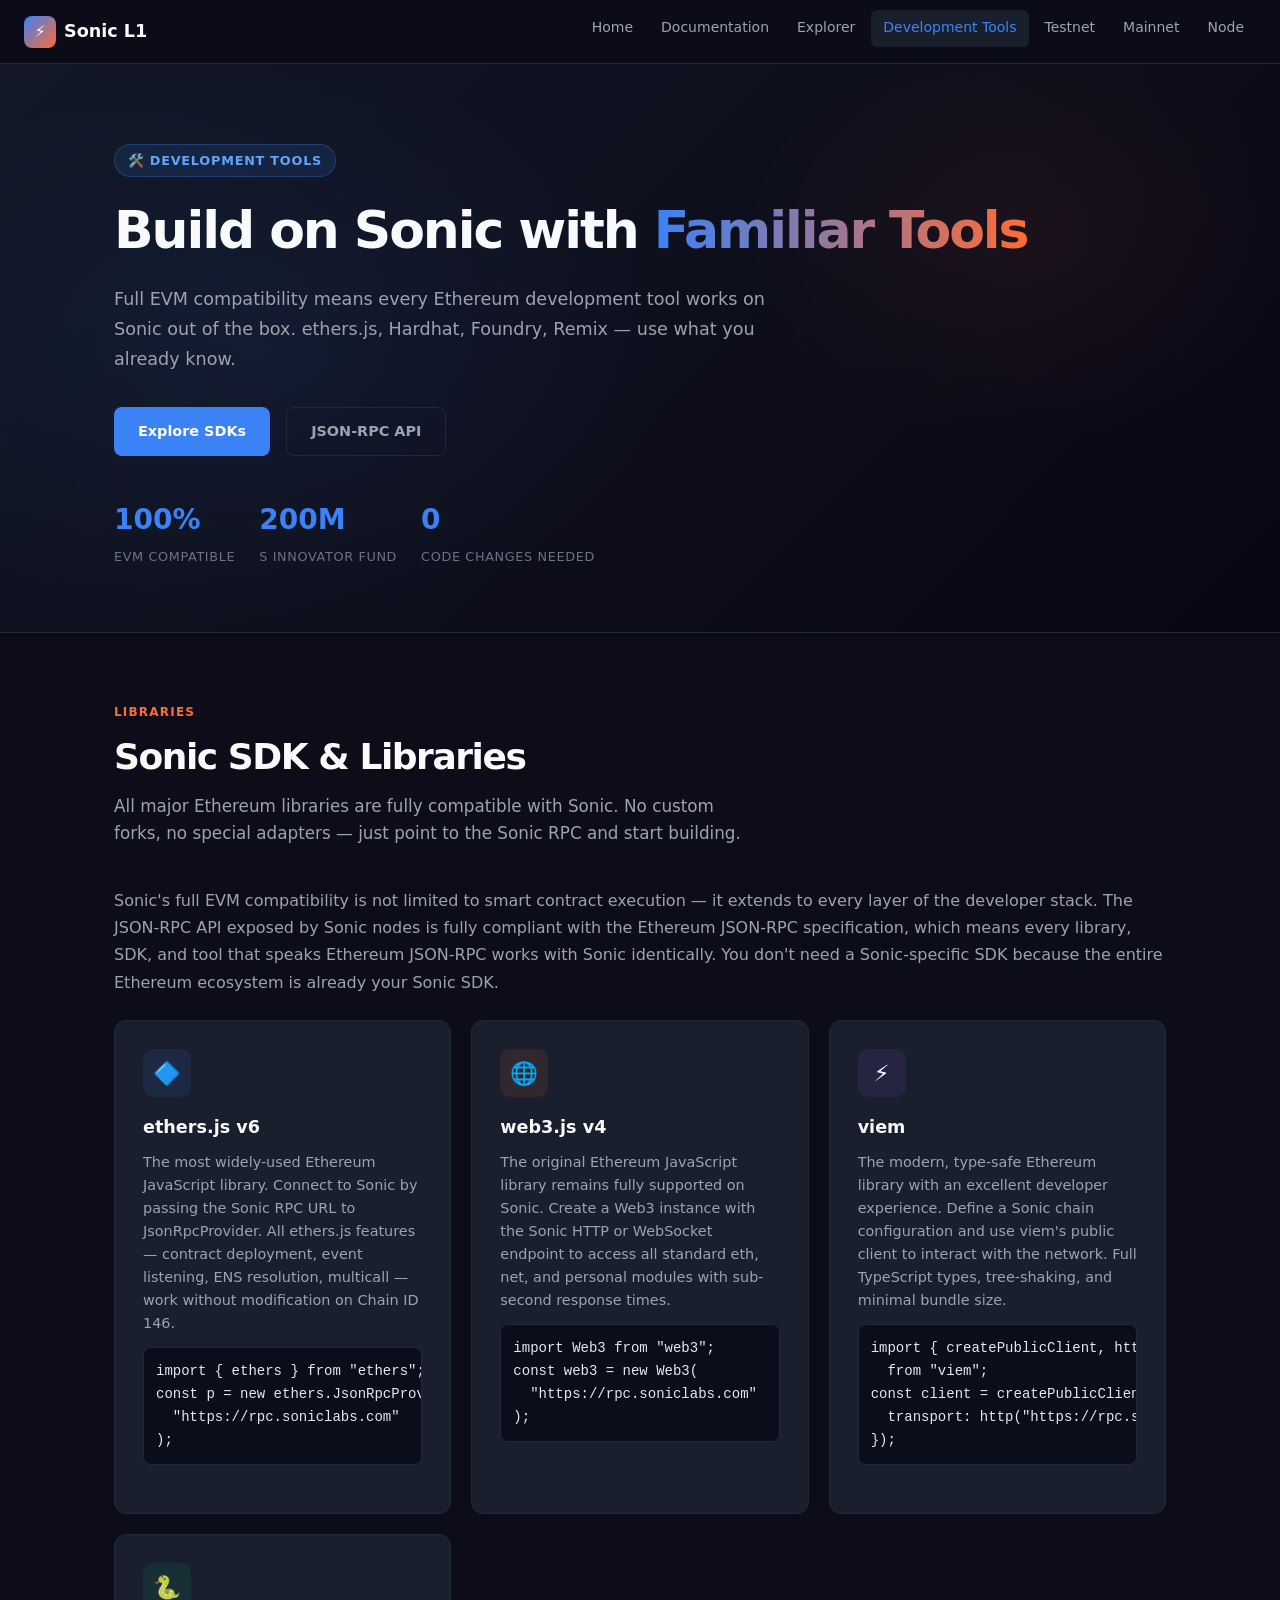
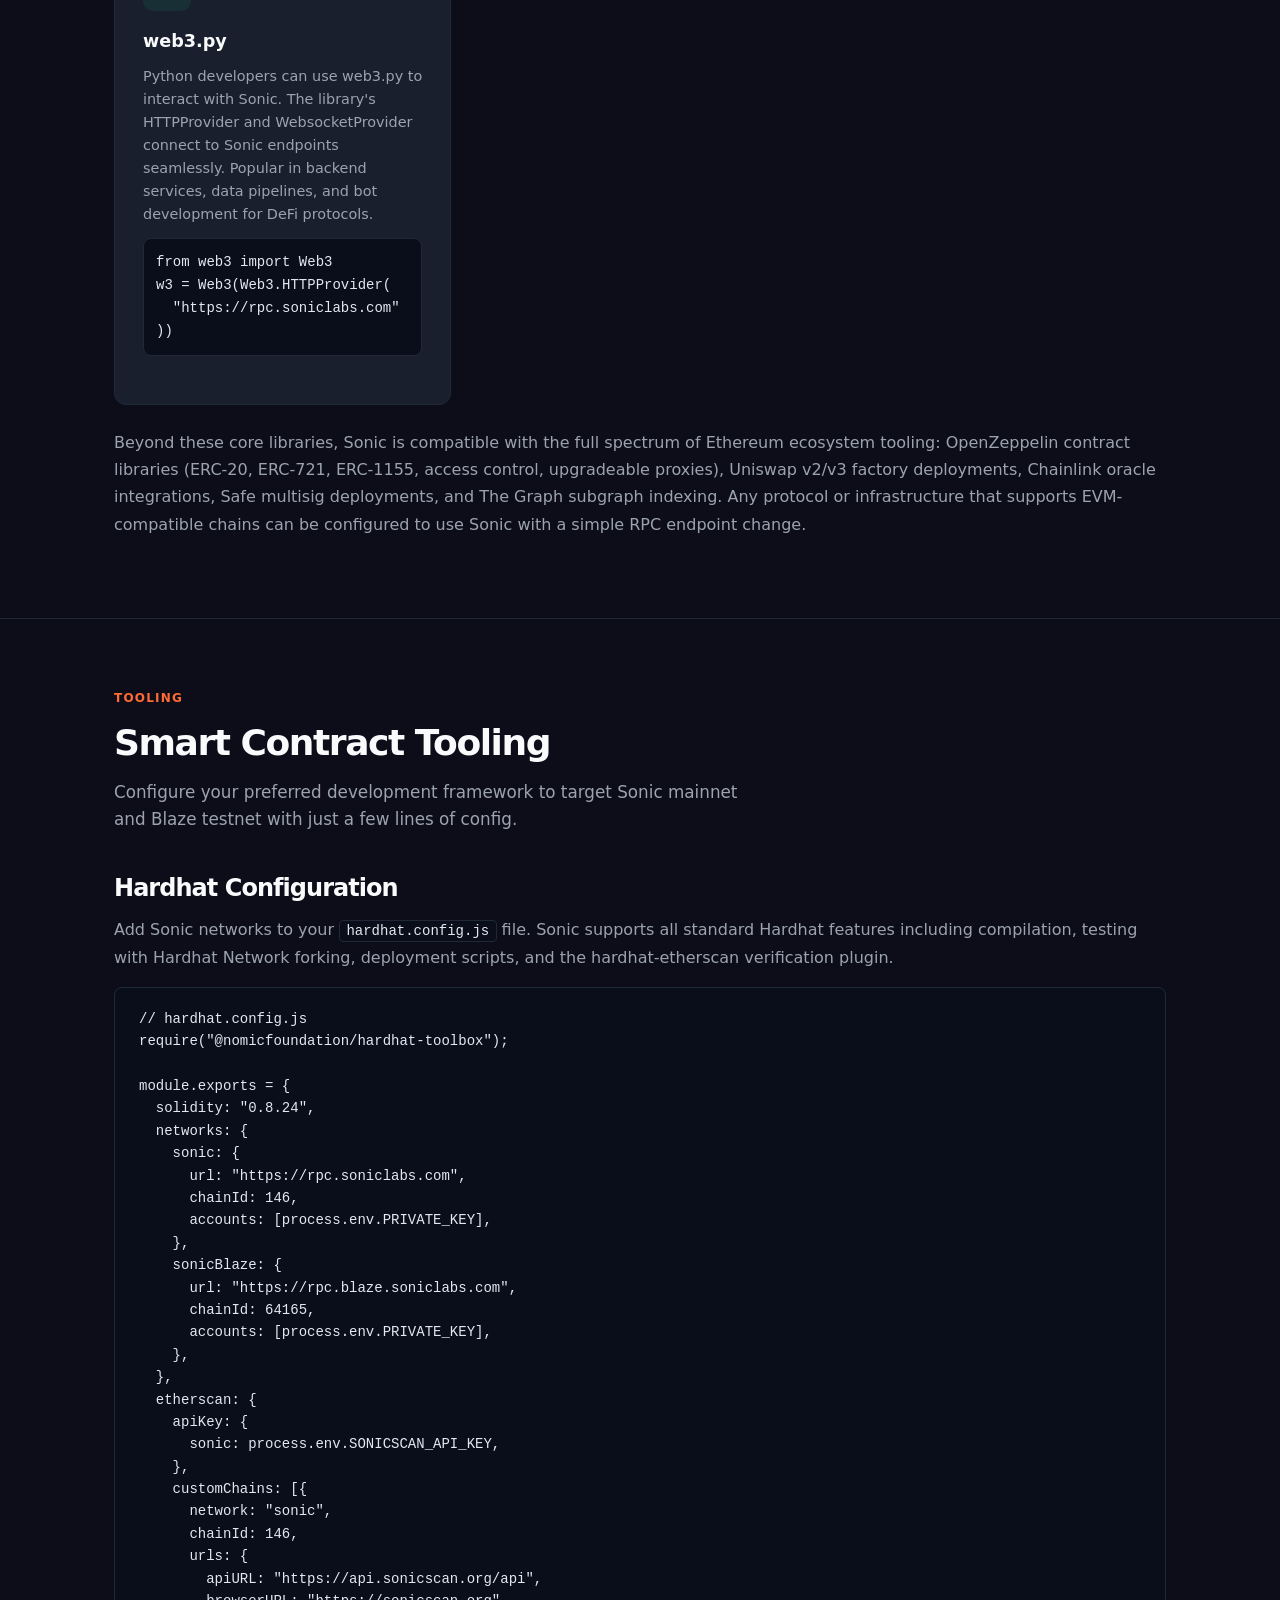
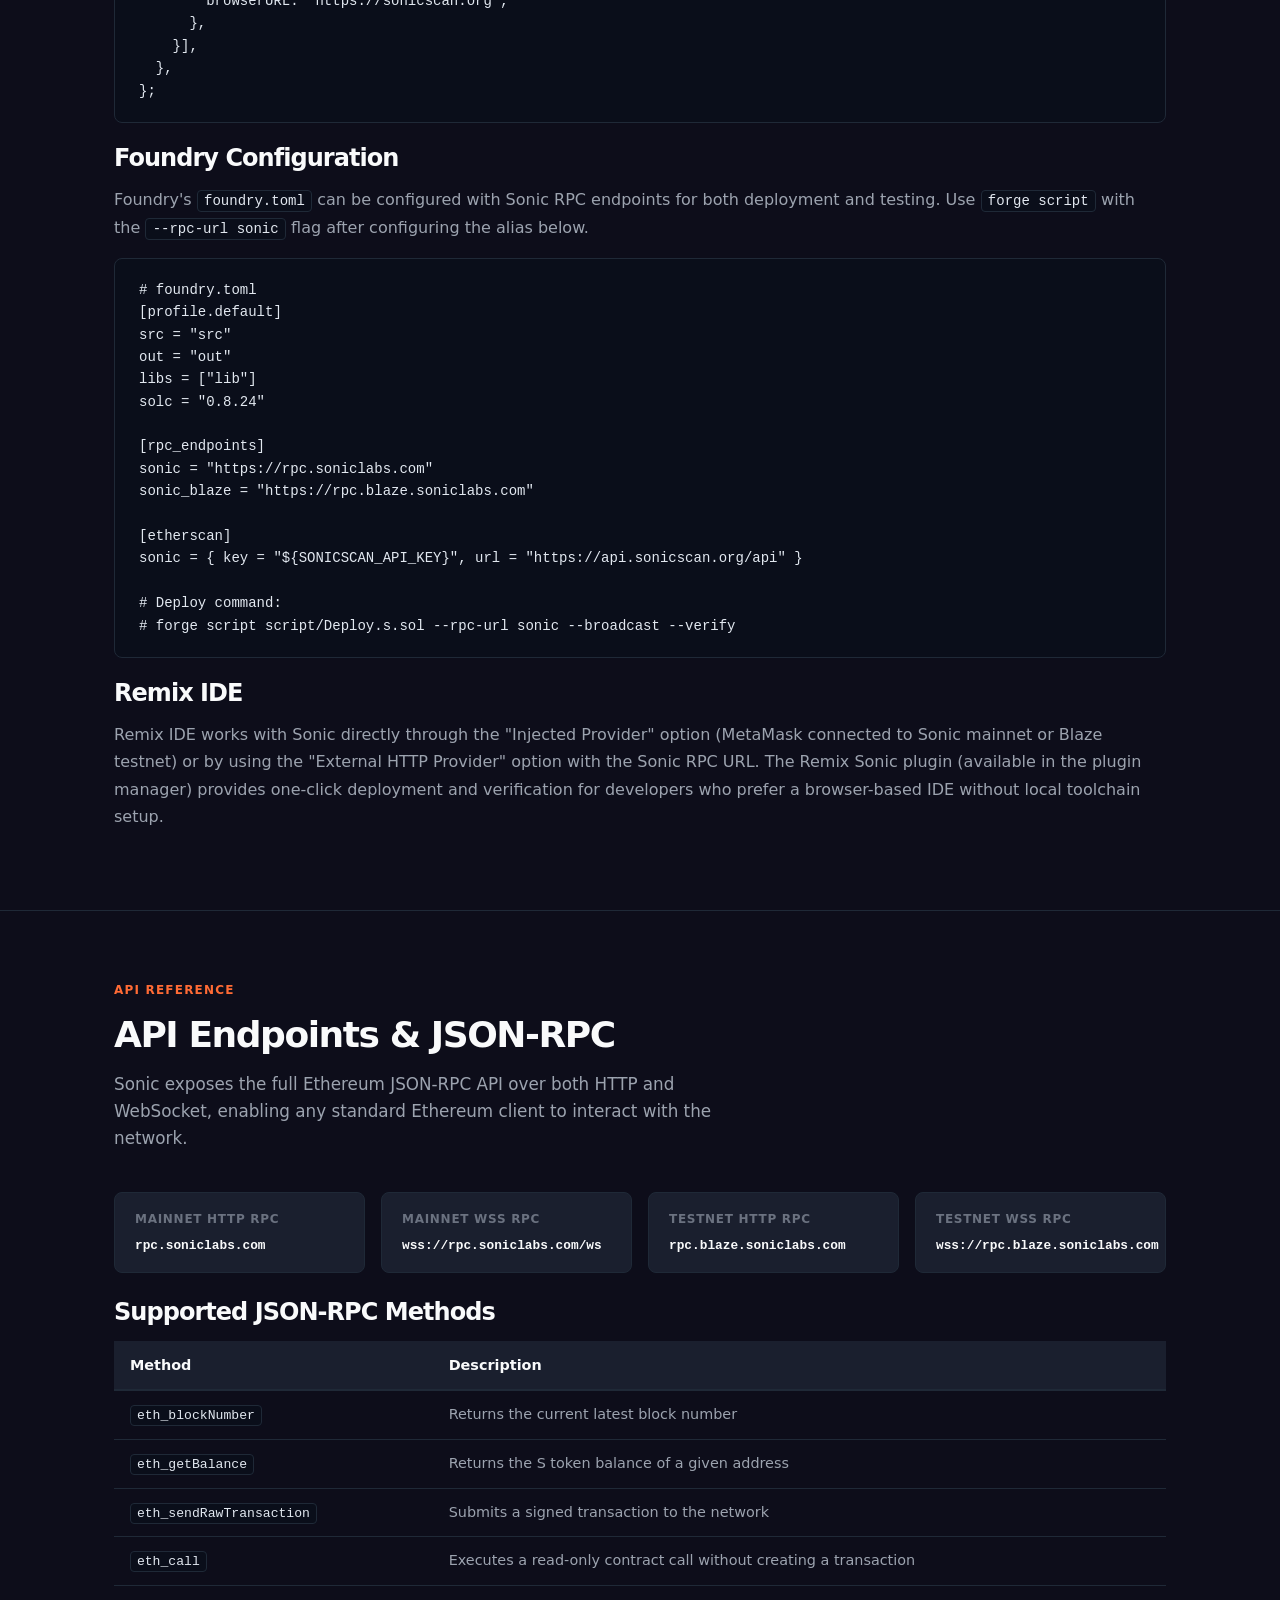
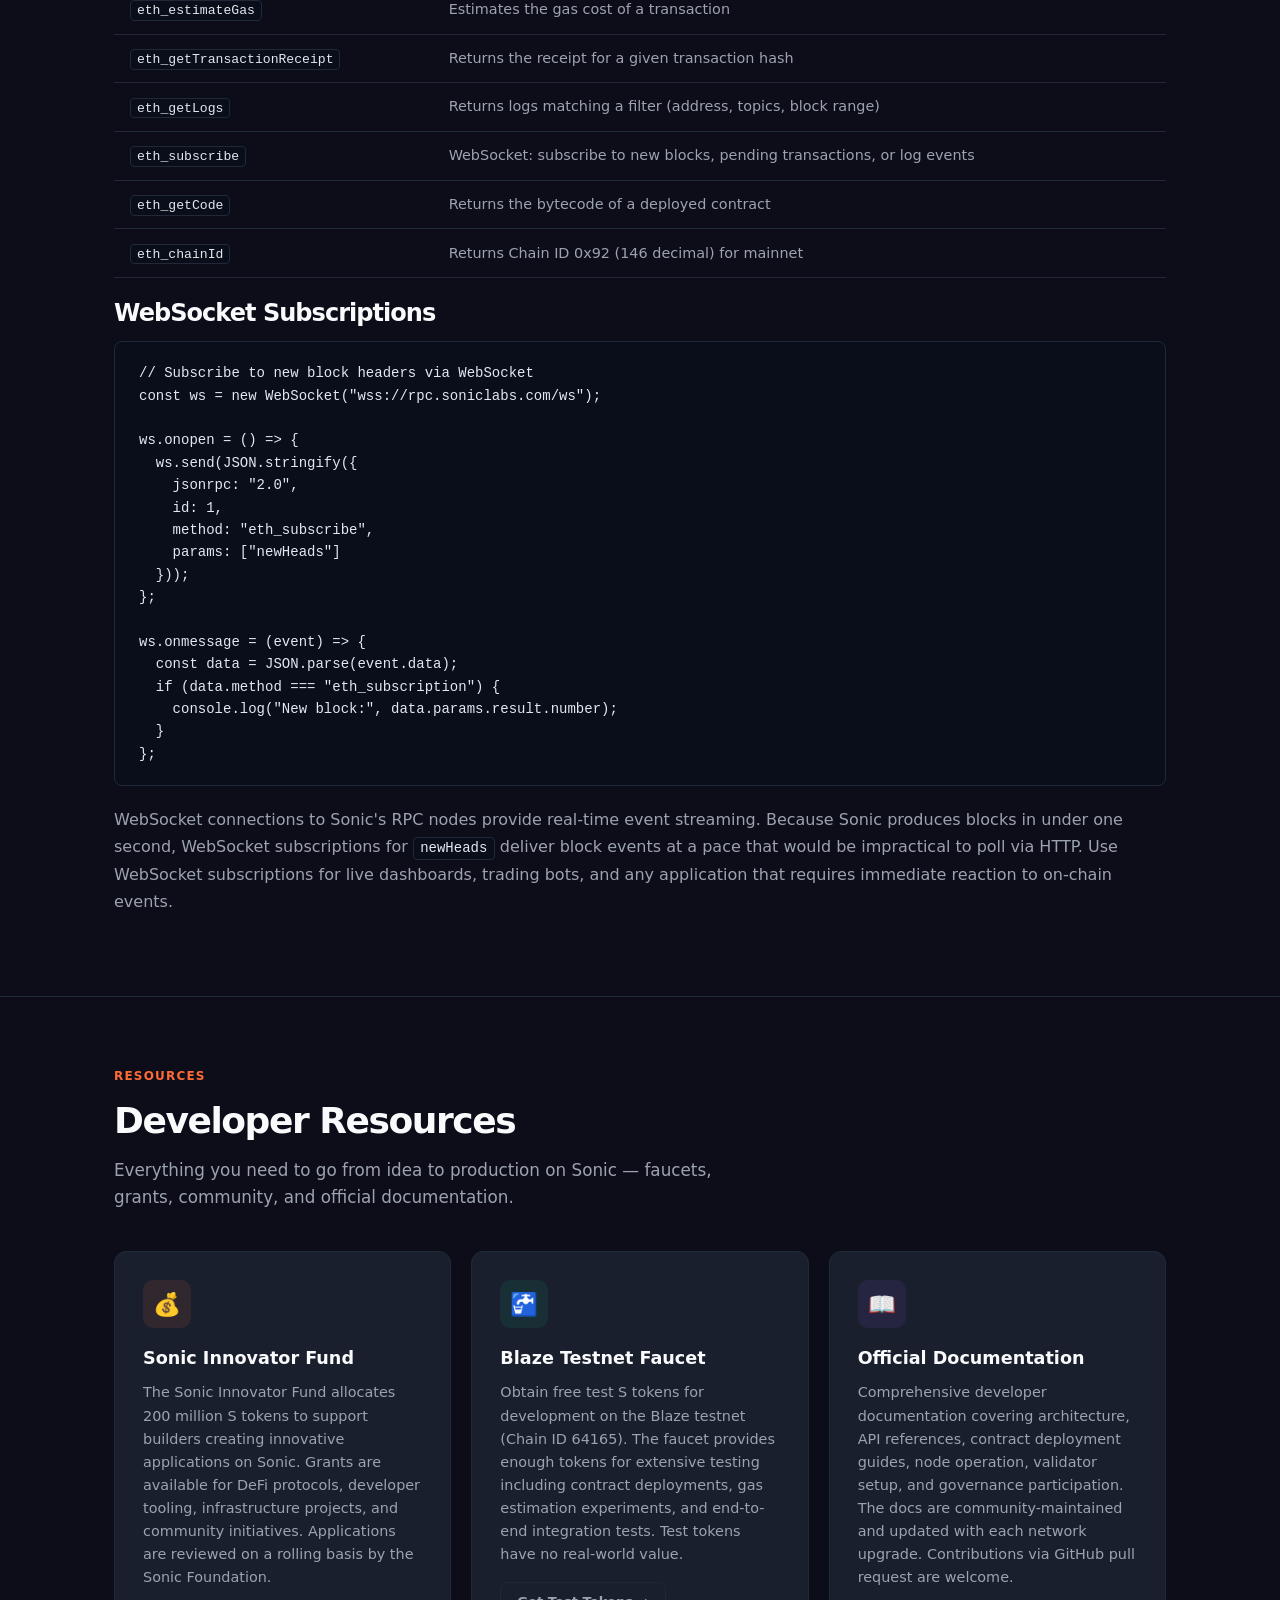
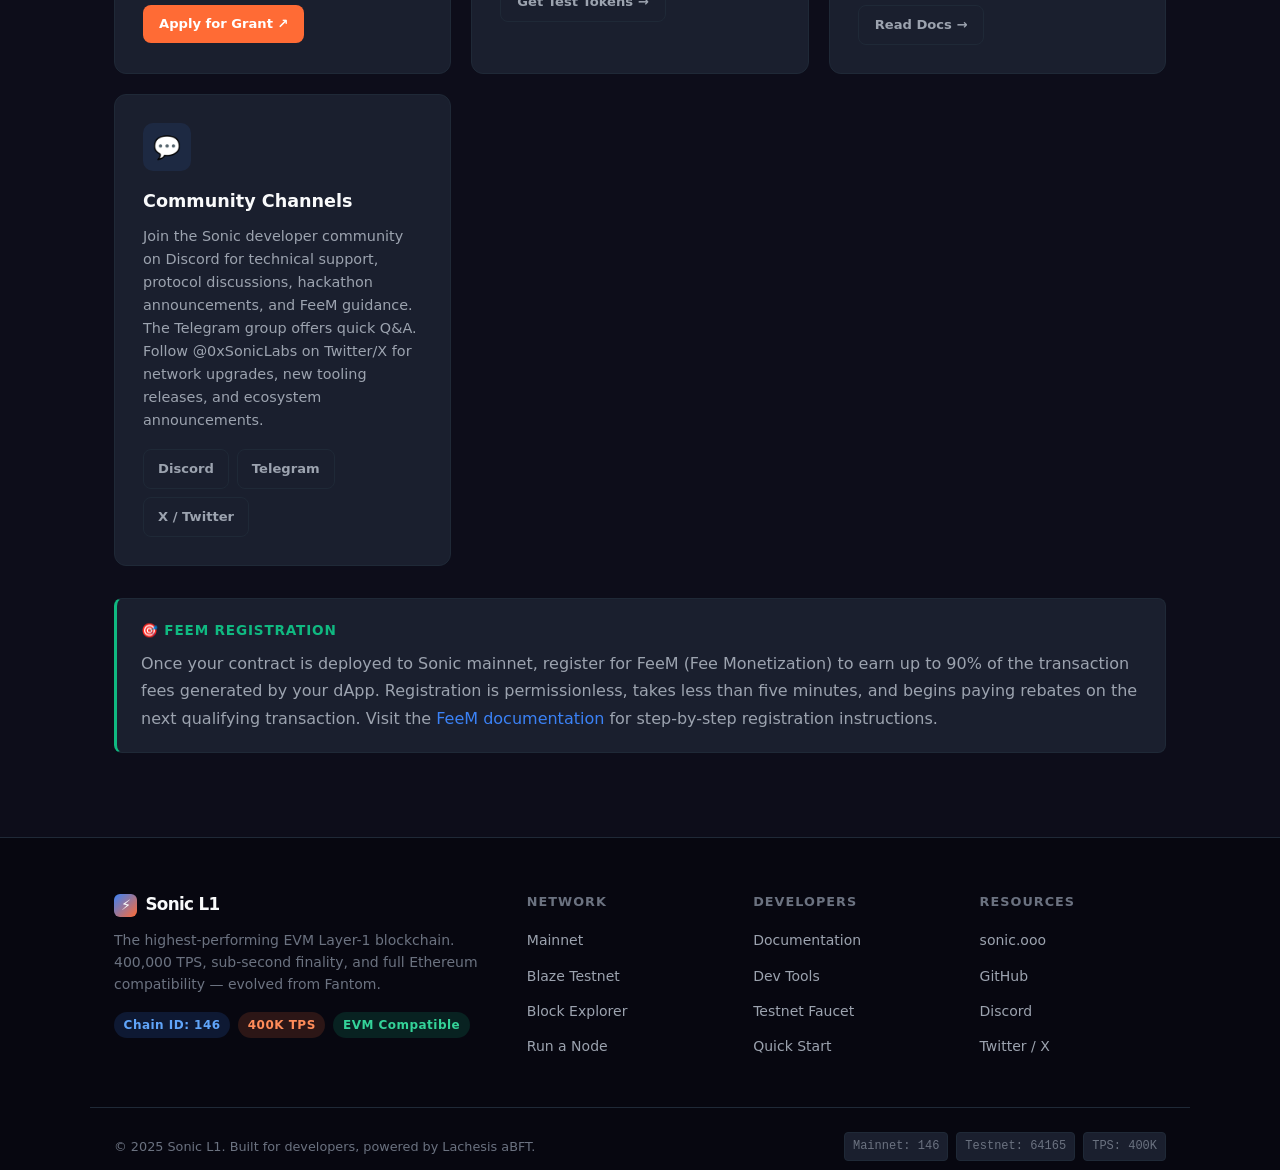
==== development-tools.html @ 3b3bd316 "Add files via upload" ====
<!DOCTYPE html>
<html lang="en">
<head>
  <meta charset="UTF-8">
  <meta name="viewport" content="width=device-width, initial-scale=1">
  <title>Development Tools &amp; SDKs — Sonic L1</title>
  <meta name="description" content="Complete guide to Sonic L1 development tools: ethers.js, Hardhat, Foundry, JSON-RPC API, developer resources, and the Innovator Fund.">
  <link rel="stylesheet" href="1de98341b7e33ab1.css">
  <link rel="stylesheet" href="style.css">
</head>
<body class="sonic-page">

<nav class="sonic-nav" aria-label="Main navigation">
  <div class="sonic-nav__inner">
    <a href="index.html" class="sonic-nav__logo">
      <div class="sonic-nav__logo-icon" aria-hidden="true">⚡</div>
      Sonic L1
    </a>
    <button class="sonic-nav__hamburger" id="navToggle" aria-controls="navLinks" aria-expanded="false" aria-label="Toggle navigation">☰</button>
    <ul class="sonic-nav__links" id="navLinks" role="list">
      <li><a href="index.html">Home</a></li>
      <li><a href="documentation.html">Documentation</a></li>
      <li><a href="explorer.html">Explorer</a></li>
      <li><a href="development-tools.html" class="active">Development Tools</a></li>
      <li><a href="testnet.html">Testnet</a></li>
      <li><a href="mainnet.html">Mainnet</a></li>
      <li><a href="node.html">Node</a></li>
    </ul>
  </div>
</nav>

<main class="sonic-main">

  <!-- Hero -->
  <section class="sonic-hero">
    <div class="sonic-hero__inner">
      <div class="sonic-hero__badge">🛠️ Development Tools</div>
      <h1 class="sonic-hero__title">Build on Sonic with <span class="highlight">Familiar Tools</span></h1>
      <p class="sonic-hero__desc">Full EVM compatibility means every Ethereum development tool works on Sonic out of the box. ethers.js, Hardhat, Foundry, Remix — use what you already know.</p>
      <div style="display:flex;gap:1rem;flex-wrap:wrap;">
        <a href="#sdk" class="btn btn-primary">Explore SDKs</a>
        <a href="#api" class="btn btn-outline">JSON-RPC API</a>
      </div>
      <div class="sonic-hero__stats">
        <div class="sonic-hero__stat">
          <span class="sonic-hero__stat-value">100%</span>
          <span class="sonic-hero__stat-label">EVM Compatible</span>
        </div>
        <div class="sonic-hero__stat">
          <span class="sonic-hero__stat-value">200M</span>
          <span class="sonic-hero__stat-label">S Innovator Fund</span>
        </div>
        <div class="sonic-hero__stat">
          <span class="sonic-hero__stat-value">0</span>
          <span class="sonic-hero__stat-label">Code Changes Needed</span>
        </div>
      </div>
    </div>
  </section>

  <!-- Section 1: SDK & Libraries -->
  <section class="sonic-section" id="sdk">
    <div class="sonic-container">
      <div class="sonic-section__header">
        <span class="sonic-section__tag">Libraries</span>
        <h2 class="sonic-section__title">Sonic SDK &amp; Libraries</h2>
        <p class="sonic-section__subtitle">All major Ethereum libraries are fully compatible with Sonic. No custom forks, no special adapters — just point to the Sonic RPC and start building.</p>
      </div>

      <p>Sonic's full EVM compatibility is not limited to smart contract execution — it extends to every layer of the developer stack. The JSON-RPC API exposed by Sonic nodes is fully compliant with the Ethereum JSON-RPC specification, which means every library, SDK, and tool that speaks Ethereum JSON-RPC works with Sonic identically. You don't need a Sonic-specific SDK because the entire Ethereum ecosystem is already your Sonic SDK.</p>

      <div class="grid-2" style="margin:1.5rem 0;">
        <div class="sonic-card">
          <div class="sonic-card__icon">🔷</div>
          <div class="sonic-card__title">ethers.js v6</div>
          <div class="sonic-card__desc">The most widely-used Ethereum JavaScript library. Connect to Sonic by passing the Sonic RPC URL to JsonRpcProvider. All ethers.js features — contract deployment, event listening, ENS resolution, multicall — work without modification on Chain ID 146.</div>
          <pre style="margin-top:.75rem;font-size:.78rem;padding:.75rem;"><code>import { ethers } from "ethers";
const p = new ethers.JsonRpcProvider(
  "https://rpc.soniclabs.com"
);</code></pre>
        </div>
        <div class="sonic-card">
          <div class="sonic-card__icon" style="background:rgba(255,107,53,0.1);">🌐</div>
          <div class="sonic-card__title">web3.js v4</div>
          <div class="sonic-card__desc">The original Ethereum JavaScript library remains fully supported on Sonic. Create a Web3 instance with the Sonic HTTP or WebSocket endpoint to access all standard eth, net, and personal modules with sub-second response times.</div>
          <pre style="margin-top:.75rem;font-size:.78rem;padding:.75rem;"><code>import Web3 from "web3";
const web3 = new Web3(
  "https://rpc.soniclabs.com"
);</code></pre>
        </div>
        <div class="sonic-card">
          <div class="sonic-card__icon" style="background:rgba(139,92,246,0.1);">⚡</div>
          <div class="sonic-card__title">viem</div>
          <div class="sonic-card__desc">The modern, type-safe Ethereum library with an excellent developer experience. Define a Sonic chain configuration and use viem's public client to interact with the network. Full TypeScript types, tree-shaking, and minimal bundle size.</div>
          <pre style="margin-top:.75rem;font-size:.78rem;padding:.75rem;"><code>import { createPublicClient, http }
  from "viem";
const client = createPublicClient({
  transport: http("https://rpc.soniclabs.com")
});</code></pre>
        </div>
        <div class="sonic-card">
          <div class="sonic-card__icon" style="background:rgba(16,185,129,0.1);">🐍</div>
          <div class="sonic-card__title">web3.py</div>
          <div class="sonic-card__desc">Python developers can use web3.py to interact with Sonic. The library's HTTPProvider and WebsocketProvider connect to Sonic endpoints seamlessly. Popular in backend services, data pipelines, and bot development for DeFi protocols.</div>
          <pre style="margin-top:.75rem;font-size:.78rem;padding:.75rem;"><code>from web3 import Web3
w3 = Web3(Web3.HTTPProvider(
  "https://rpc.soniclabs.com"
))</code></pre>
        </div>
      </div>

      <p>Beyond these core libraries, Sonic is compatible with the full spectrum of Ethereum ecosystem tooling: OpenZeppelin contract libraries (ERC-20, ERC-721, ERC-1155, access control, upgradeable proxies), Uniswap v2/v3 factory deployments, Chainlink oracle integrations, Safe multisig deployments, and The Graph subgraph indexing. Any protocol or infrastructure that supports EVM-compatible chains can be configured to use Sonic with a simple RPC endpoint change.</p>
    </div>
  </section>

  <!-- Section 2: Smart Contract Tooling -->
  <section class="sonic-section" id="tooling">
    <div class="sonic-container">
      <div class="sonic-section__header">
        <span class="sonic-section__tag">Tooling</span>
        <h2 class="sonic-section__title">Smart Contract Tooling</h2>
        <p class="sonic-section__subtitle">Configure your preferred development framework to target Sonic mainnet and Blaze testnet with just a few lines of config.</p>
      </div>

      <h3>Hardhat Configuration</h3>
      <p>Add Sonic networks to your <code>hardhat.config.js</code> file. Sonic supports all standard Hardhat features including compilation, testing with Hardhat Network forking, deployment scripts, and the hardhat-etherscan verification plugin.</p>
      <pre><code>// hardhat.config.js
require("@nomicfoundation/hardhat-toolbox");

module.exports = {
  solidity: "0.8.24",
  networks: {
    sonic: {
      url: "https://rpc.soniclabs.com",
      chainId: 146,
      accounts: [process.env.PRIVATE_KEY],
    },
    sonicBlaze: {
      url: "https://rpc.blaze.soniclabs.com",
      chainId: 64165,
      accounts: [process.env.PRIVATE_KEY],
    },
  },
  etherscan: {
    apiKey: {
      sonic: process.env.SONICSCAN_API_KEY,
    },
    customChains: [{
      network: "sonic",
      chainId: 146,
      urls: {
        apiURL: "https://api.sonicscan.org/api",
        browserURL: "https://sonicscan.org",
      },
    }],
  },
};</code></pre>

      <h3>Foundry Configuration</h3>
      <p>Foundry's <code>foundry.toml</code> can be configured with Sonic RPC endpoints for both deployment and testing. Use <code>forge script</code> with the <code>--rpc-url sonic</code> flag after configuring the alias below.</p>
      <pre><code># foundry.toml
[profile.default]
src = "src"
out = "out"
libs = ["lib"]
solc = "0.8.24"

[rpc_endpoints]
sonic = "https://rpc.soniclabs.com"
sonic_blaze = "https://rpc.blaze.soniclabs.com"

[etherscan]
sonic = { key = "${SONICSCAN_API_KEY}", url = "https://api.sonicscan.org/api" }

# Deploy command:
# forge script script/Deploy.s.sol --rpc-url sonic --broadcast --verify</code></pre>

      <h3>Remix IDE</h3>
      <p>Remix IDE works with Sonic directly through the "Injected Provider" option (MetaMask connected to Sonic mainnet or Blaze testnet) or by using the "External HTTP Provider" option with the Sonic RPC URL. The Remix Sonic plugin (available in the plugin manager) provides one-click deployment and verification for developers who prefer a browser-based IDE without local toolchain setup.</p>
    </div>
  </section>

  <!-- Section 3: JSON-RPC API -->
  <section class="sonic-section" id="api">
    <div class="sonic-container">
      <div class="sonic-section__header">
        <span class="sonic-section__tag">API Reference</span>
        <h2 class="sonic-section__title">API Endpoints &amp; JSON-RPC</h2>
        <p class="sonic-section__subtitle">Sonic exposes the full Ethereum JSON-RPC API over both HTTP and WebSocket, enabling any standard Ethereum client to interact with the network.</p>
      </div>

      <div class="spec-grid" style="margin-bottom:1.5rem;">
        <div class="spec-item">
          <div class="spec-item__label">Mainnet HTTP RPC</div>
          <div class="spec-item__value" style="font-size:.8rem;">rpc.soniclabs.com</div>
        </div>
        <div class="spec-item">
          <div class="spec-item__label">Mainnet WSS RPC</div>
          <div class="spec-item__value" style="font-size:.8rem;">wss://rpc.soniclabs.com/ws</div>
        </div>
        <div class="spec-item">
          <div class="spec-item__label">Testnet HTTP RPC</div>
          <div class="spec-item__value" style="font-size:.8rem;">rpc.blaze.soniclabs.com</div>
        </div>
        <div class="spec-item">
          <div class="spec-item__label">Testnet WSS RPC</div>
          <div class="spec-item__value" style="font-size:.8rem;">wss://rpc.blaze.soniclabs.com</div>
        </div>
      </div>

      <h3>Supported JSON-RPC Methods</h3>
      <table class="sonic-table">
        <thead>
          <tr><th>Method</th><th>Description</th></tr>
        </thead>
        <tbody>
          <tr><td><code>eth_blockNumber</code></td><td>Returns the current latest block number</td></tr>
          <tr><td><code>eth_getBalance</code></td><td>Returns the S token balance of a given address</td></tr>
          <tr><td><code>eth_sendRawTransaction</code></td><td>Submits a signed transaction to the network</td></tr>
          <tr><td><code>eth_call</code></td><td>Executes a read-only contract call without creating a transaction</td></tr>
          <tr><td><code>eth_estimateGas</code></td><td>Estimates the gas cost of a transaction</td></tr>
          <tr><td><code>eth_getTransactionReceipt</code></td><td>Returns the receipt for a given transaction hash</td></tr>
          <tr><td><code>eth_getLogs</code></td><td>Returns logs matching a filter (address, topics, block range)</td></tr>
          <tr><td><code>eth_subscribe</code></td><td>WebSocket: subscribe to new blocks, pending transactions, or log events</td></tr>
          <tr><td><code>eth_getCode</code></td><td>Returns the bytecode of a deployed contract</td></tr>
          <tr><td><code>eth_chainId</code></td><td>Returns Chain ID 0x92 (146 decimal) for mainnet</td></tr>
        </tbody>
      </table>

      <h3>WebSocket Subscriptions</h3>
      <pre><code>// Subscribe to new block headers via WebSocket
const ws = new WebSocket("wss://rpc.soniclabs.com/ws");

ws.onopen = () => {
  ws.send(JSON.stringify({
    jsonrpc: "2.0",
    id: 1,
    method: "eth_subscribe",
    params: ["newHeads"]
  }));
};

ws.onmessage = (event) => {
  const data = JSON.parse(event.data);
  if (data.method === "eth_subscription") {
    console.log("New block:", data.params.result.number);
  }
};</code></pre>
      <p>WebSocket connections to Sonic's RPC nodes provide real-time event streaming. Because Sonic produces blocks in under one second, WebSocket subscriptions for <code>newHeads</code> deliver block events at a pace that would be impractical to poll via HTTP. Use WebSocket subscriptions for live dashboards, trading bots, and any application that requires immediate reaction to on-chain events.</p>
    </div>
  </section>

  <!-- Section 4: Developer Resources -->
  <section class="sonic-section" id="resources">
    <div class="sonic-container">
      <div class="sonic-section__header">
        <span class="sonic-section__tag">Resources</span>
        <h2 class="sonic-section__title">Developer Resources</h2>
        <p class="sonic-section__subtitle">Everything you need to go from idea to production on Sonic — faucets, grants, community, and official documentation.</p>
      </div>

      <div class="grid-2" style="margin-bottom:2rem;">
        <div class="sonic-card">
          <div class="sonic-card__icon" style="background:rgba(255,107,53,0.1);">💰</div>
          <div class="sonic-card__title">Sonic Innovator Fund</div>
          <div class="sonic-card__desc">The Sonic Innovator Fund allocates 200 million S tokens to support builders creating innovative applications on Sonic. Grants are available for DeFi protocols, developer tooling, infrastructure projects, and community initiatives. Applications are reviewed on a rolling basis by the Sonic Foundation.</div>
          <a href="https://sonic.ooo/innovators" target="_blank" rel="noopener" class="btn btn-orange" style="margin-top:1rem;font-size:.82rem;padding:.5rem 1rem;">Apply for Grant ↗</a>
        </div>
        <div class="sonic-card">
          <div class="sonic-card__icon" style="background:rgba(16,185,129,0.1);">🚰</div>
          <div class="sonic-card__title">Blaze Testnet Faucet</div>
          <div class="sonic-card__desc">Obtain free test S tokens for development on the Blaze testnet (Chain ID 64165). The faucet provides enough tokens for extensive testing including contract deployments, gas estimation experiments, and end-to-end integration tests. Test tokens have no real-world value.</div>
          <a href="testnet.html" class="btn btn-outline" style="margin-top:1rem;font-size:.82rem;padding:.5rem 1rem;">Get Test Tokens →</a>
        </div>
        <div class="sonic-card">
          <div class="sonic-card__icon" style="background:rgba(139,92,246,0.1);">📖</div>
          <div class="sonic-card__title">Official Documentation</div>
          <div class="sonic-card__desc">Comprehensive developer documentation covering architecture, API references, contract deployment guides, node operation, validator setup, and governance participation. The docs are community-maintained and updated with each network upgrade. Contributions via GitHub pull request are welcome.</div>
          <a href="documentation.html" class="btn btn-outline" style="margin-top:1rem;font-size:.82rem;padding:.5rem 1rem;">Read Docs →</a>
        </div>
        <div class="sonic-card">
          <div class="sonic-card__icon">💬</div>
          <div class="sonic-card__title">Community Channels</div>
          <div class="sonic-card__desc">Join the Sonic developer community on Discord for technical support, protocol discussions, hackathon announcements, and FeeM guidance. The Telegram group offers quick Q&amp;A. Follow @0xSonicLabs on Twitter/X for network upgrades, new tooling releases, and ecosystem announcements.</div>
          <div style="display:flex;gap:.5rem;margin-top:1rem;flex-wrap:wrap;">
            <a href="https://discord.gg/sonic" target="_blank" rel="noopener" class="btn btn-outline" style="font-size:.82rem;padding:.5rem .875rem;">Discord</a>
            <a href="https://t.me/sonicl1" target="_blank" rel="noopener" class="btn btn-outline" style="font-size:.82rem;padding:.5rem .875rem;">Telegram</a>
            <a href="https://twitter.com/0xSonicLabs" target="_blank" rel="noopener" class="btn btn-outline" style="font-size:.82rem;padding:.5rem .875rem;">X / Twitter</a>
          </div>
        </div>
      </div>

      <div class="info-box info-box--green">
        <div class="info-box__title">🎯 FeeM Registration</div>
        <p style="margin:0;">Once your contract is deployed to Sonic mainnet, register for FeeM (Fee Monetization) to earn up to 90% of the transaction fees generated by your dApp. Registration is permissionless, takes less than five minutes, and begins paying rebates on the next qualifying transaction. Visit the <a href="documentation.html#feem">FeeM documentation</a> for step-by-step registration instructions.</p>
      </div>
    </div>
  </section>

</main>

<footer class="sonic-footer">
  <div class="sonic-footer__grid">
    <div class="sonic-footer__brand">
      <h3><span style="background:linear-gradient(135deg,#3B82F6,#FF6B35);border-radius:6px;padding:2px 7px;font-size:.9rem;" aria-hidden="true">⚡</span> Sonic L1</h3>
      <p>The highest-performing EVM Layer-1 blockchain. 400,000 TPS, sub-second finality, and full Ethereum compatibility — evolved from Fantom.</p>
      <div style="display:flex;gap:.5rem;flex-wrap:wrap;">
        <span class="badge badge-blue">Chain ID: 146</span>
        <span class="badge badge-orange">400K TPS</span>
        <span class="badge badge-green">EVM Compatible</span>
      </div>
    </div>
    <div class="sonic-footer__col">
      <h4>Network</h4>
      <ul>
        <li><a href="mainnet.html">Mainnet</a></li>
        <li><a href="testnet.html">Blaze Testnet</a></li>
        <li><a href="explorer.html">Block Explorer</a></li>
        <li><a href="node.html">Run a Node</a></li>
      </ul>
    </div>
    <div class="sonic-footer__col">
      <h4>Developers</h4>
      <ul>
        <li><a href="documentation.html">Documentation</a></li>
        <li><a href="development-tools.html">Dev Tools</a></li>
        <li><a href="testnet.html">Testnet Faucet</a></li>
        <li><a href="documentation.html#getting-started">Quick Start</a></li>
      </ul>
    </div>
    <div class="sonic-footer__col">
      <h4>Resources</h4>
      <ul>
        <li><a href="https://sonic.ooo" target="_blank" rel="noopener">sonic.ooo</a></li>
        <li><a href="https://github.com/Fantom-foundation" target="_blank" rel="noopener">GitHub</a></li>
        <li><a href="https://discord.gg/sonic" target="_blank" rel="noopener">Discord</a></li>
        <li><a href="https://twitter.com/0xSonicLabs" target="_blank" rel="noopener">Twitter / X</a></li>
      </ul>
    </div>
  </div>
  <div class="sonic-footer__bottom">
    <p>© 2025 Sonic L1. Built for developers, powered by Lachesis aBFT.</p>
    <div class="sonic-footer__chips">
      <span class="sonic-footer__chip">Mainnet: 146</span>
      <span class="sonic-footer__chip">Testnet: 64165</span>
      <span class="sonic-footer__chip">TPS: 400K</span>
    </div>
  </div>
</footer>

<script>
  (function(){
    var btn = document.getElementById('navToggle');
    var links = document.getElementById('navLinks');
    if(btn && links){
      btn.addEventListener('click', function(){
        var open = links.classList.toggle('open');
        btn.setAttribute('aria-expanded', open ? 'true' : 'false');
      });
    }
  })();
</script>
</body>
</html>
---- 1de98341b7e33ab1.css ----
@layer properties {
  @supports (((-webkit-hyphens:none)) and (not (margin-trim:inline))) or ((-moz-orient:inline) and (not (color:rgb(from red r g b)))) {
  *, ::backdrop, ::after, ::before { --tw-translate-x: 0; --tw-translate-y: 0; --tw-translate-z: 0; --tw-scale-x: 1; --tw-scale-y: 1; --tw-scale-z: 1; --tw-rotate-x: initial; --tw-rotate-y: initial; --tw-rotate-z: initial; --tw-skew-x: initial; --tw-skew-y: initial; --tw-scroll-snap-strictness: proximity; --tw-space-y-reverse: 0; --tw-space-x-reverse: 0; --tw-divide-x-reverse: 0; --tw-border-style: solid; --tw-divide-y-reverse: 0; --tw-gradient-position: initial; --tw-gradient-from: #0000; --tw-gradient-via: #0000; --tw-gradient-to: #0000; --tw-gradient-stops: initial; --tw-gradient-via-stops: initial; --tw-gradient-from-position: 0%; --tw-gradient-via-position: 50%; --tw-gradient-to-position: 100%; --tw-mask-linear: linear-gradient(#fff,#fff); --tw-mask-radial: linear-gradient(#fff,#fff); --tw-mask-conic: linear-gradient(#fff,#fff); --tw-mask-left: linear-gradient(#fff,#fff); --tw-mask-right: linear-gradient(#fff,#fff); --tw-mask-bottom: linear-gradient(#fff,#fff); --tw-mask-top: linear-gradient(#fff,#fff); --tw-mask-top-from-position: 0%; --tw-mask-top-to-position: 100%; --tw-mask-top-from-color: black; --tw-mask-top-to-color: transparent; --tw-mask-bottom-from-position: 0%; --tw-mask-bottom-to-position: 100%; --tw-mask-bottom-from-color: black; --tw-mask-bottom-to-color: transparent; --tw-mask-left-from-position: 0%; --tw-mask-left-to-position: 100%; --tw-mask-left-from-color: black; --tw-mask-left-to-color: transparent; --tw-leading: initial; --tw-font-weight: initial; --tw-tracking: initial; --tw-shadow: 0 0 #0000; --tw-shadow-color: initial; --tw-shadow-alpha: 100%; --tw-inset-shadow: 0 0 #0000; --tw-inset-shadow-color: initial; --tw-inset-shadow-alpha: 100%; --tw-ring-color: initial; --tw-ring-shadow: 0 0 #0000; --tw-inset-ring-color: initial; --tw-inset-ring-shadow: 0 0 #0000; --tw-ring-inset: initial; --tw-ring-offset-width: 0px; --tw-ring-offset-color: #fff; --tw-ring-offset-shadow: 0 0 #0000; --tw-outline-style: solid; --tw-blur: initial; --tw-brightness: initial; --tw-contrast: initial; --tw-grayscale: initial; --tw-hue-rotate: initial; --tw-invert: initial; --tw-opacity: initial; --tw-saturate: initial; --tw-sepia: initial; --tw-drop-shadow: initial; --tw-drop-shadow-color: initial; --tw-drop-shadow-alpha: 100%; --tw-drop-shadow-size: initial; --tw-backdrop-blur: initial; --tw-backdrop-brightness: initial; --tw-backdrop-contrast: initial; --tw-backdrop-grayscale: initial; --tw-backdrop-hue-rotate: initial; --tw-backdrop-invert: initial; --tw-backdrop-opacity: initial; --tw-backdrop-saturate: initial; --tw-backdrop-sepia: initial; --tw-duration: initial; --tw-ease: initial; --tw-content: ""; }
}
}
@layer theme {
  :host, :root { --font-serif: ui-serif,Georgia,Cambria,"Times New Roman",Times,serif; --font-mono: var(--font-geist-mono),ui-monospace,"SF Mono","Courier New",monospace; --color-red-50: oklch(97.1% .013 17.38); --color-red-200: oklch(88.5% .062 18.334); --color-red-400: oklch(70.4% .191 22.216); --color-red-500: oklch(63.7% .237 25.331); --color-red-700: oklch(50.5% .213 27.518); --color-orange-400: oklch(75% .183 55.934); --color-orange-500: oklch(70.5% .213 47.604); --color-yellow-50: oklch(98.7% .026 102.212); --color-yellow-100: oklch(97.3% .071 103.193); --color-yellow-200: oklch(94.5% .129 101.54); --color-yellow-300: oklch(90.5% .182 98.111); --color-yellow-400: oklch(85.2% .199 91.936); --color-yellow-500: oklch(79.5% .184 86.047); --color-yellow-700: oklch(55.4% .135 66.442); --color-yellow-800: oklch(47.6% .114 61.907); --color-green-50: oklch(96.9% .043429 147.2); --color-green-100: oklch(95.1% .070181 146.6); --color-green-200: oklch(93.2% .09808 146.3); --color-green-300: oklch(91.7% .155193 145.5); --color-green-400: oklch(89% .220298 144.5); --color-green-500: oklch(79.8% .234221 143.7); --color-green-600: oklch(71.8% .220955 143.5); --color-green-700: oklch(59% .179916 143.5); --color-green-800: oklch(48.2% .14011 143.8); --color-green-900: oklch(36.9% .11012 143.6); --color-green-950: oklch(29.4% .085648 144.1); --color-teal-500: oklch(70.4% .14 182.503); --color-teal-600: oklch(60% .118 184.704); --color-cyan-500: oklch(71.5% .143 215.221); --color-blue-50: oklch(97% .014 254.604); --color-blue-100: oklch(93.2% .032 255.585); --color-blue-200: oklch(88.2% .059 254.128); --color-blue-300: oklch(80.9% .105 251.813); --color-blue-400: oklch(70.7% .165 254.624); --color-blue-500: oklch(62.3% .214 259.815); --color-blue-600: oklch(54.6% .245 262.881); --color-blue-700: oklch(48.8% .243 264.376); --color-blue-800: oklch(42.4% .199 265.638); --color-blue-900: oklch(37.9% .146 265.522); --color-indigo-500: oklch(58.5% .233 277.117); --color-purple-50: oklch(97.5% .013141 295.3); --color-purple-100: oklch(94.8% .028659 298.9); --color-purple-200: oklch(91.8% .045311 298); --color-purple-300: oklch(82.4% .090691 298.1); --color-purple-400: oklch(67.4% .191895 293.8); --color-purple-500: oklch(57.1% .218219 290); --color-purple-600: oklch(54.4% .227663 290.4); --color-purple-700: oklch(46% .187197 288.9); --color-purple-800: oklch(38.3% .150463 289.3); --color-purple-900: oklch(30.4% .115379 290.5); --color-pink-500: oklch(65.6% .241 354.308); --color-gray-50: oklch(97% 0 0); --color-gray-100: oklch(93.1% 0 0); --color-gray-200: oklch(89.2% 0 0); --color-gray-300: oklch(84.5% 0 0); --color-gray-400: oklch(79.8% 0 0); --color-gray-500: oklch(56.1% .002115 31.1); --color-gray-600: oklch(48.9% .001994 60.2); --color-gray-700: oklch(41.5% .001042 62.2); --color-gray-800: oklch(34.3% .001097 64); --color-gray-900: oklch(28.9% 0 0); --color-gray-950: oklch(18.7% 0 0); --color-neutral-300: oklch(87% 0 0); --color-black: #000; --color-white: #fff; --spacing: .25rem; --container-xs: 20rem; --container-sm: 24rem; --container-md: 28rem; --container-lg: 32rem; --container-xl: 36rem; --container-2xl: 42rem; --container-3xl: 48rem; --container-4xl: 56rem; --container-5xl: 64rem; --container-6xl: 72rem; --text-xs: .75rem; --text-xs--line-height: calc(var(--spacing) * 4); --text-sm: .875rem; --text-sm--line-height: calc(var(--spacing) * 4); --text-base: 1rem; --text-base--line-height: calc(var(--spacing) * 6); --text-lg: 1.125rem; --text-lg--line-height: calc(var(--spacing) * 8); --text-xl: 1.25rem; --text-xl--line-height: calc(var(--spacing) * 8); --text-2xl: 1.5rem; --text-2xl--line-height: calc(var(--spacing) * 8); --text-3xl: 1.875rem; --text-3xl--line-height: calc(var(--spacing) * 8); --text-4xl: 2.25rem; --text-4xl--line-height: calc(var(--spacing) * 12); --text-5xl: 3rem; --text-5xl--line-height: calc(var(--spacing) * 12); --text-6xl: 3.75rem; --text-6xl--line-height: calc(var(--spacing) * 16); --text-8xl: 6rem; --text-8xl--line-height: 1; --font-weight-light: 300; --font-weight-normal: 400; --font-weight-medium: 500; --font-weight-semibold: 600; --font-weight-bold: 700; --font-weight-black: 900; --tracking-tighter: -.05em; --tracking-tight: -.025em; --tracking-normal: 0em; --tracking-wide: .025em; --tracking-wider: .05em; --leading-normal: 1.5; --leading-relaxed: 1.625; --radius-sm: .25rem; --radius-md: .375rem; --radius-lg: .5rem; --radius-xl: .75rem; --radius-2xl: 1rem; --radius-3xl: 1.5rem; --ease-in: cubic-bezier(.4,0,1,1); --ease-out: cubic-bezier(0,0,.2,1); --ease-in-out: cubic-bezier(.4,0,.2,1); --animate-spin: spin 1s linear infinite; --animate-ping: ping 1s cubic-bezier(0,0,.2,1) infinite; --animate-pulse: pulse 2s cubic-bezier(.4,0,.6,1) infinite; --blur-sm: 8px; --blur-md: 12px; --blur-lg: 16px; --aspect-video: 16/9; --default-transition-duration: .15s; --default-transition-timing-function: cubic-bezier(.4,0,.2,1); --default-font-family: var(--font-denim),system-ui,-apple-system,BlinkMacSystemFont,"Segoe UI",Roboto,"Helvetica Neue",Arial,"Noto Sans",sans-serif,"Apple Color Emoji","Segoe UI Emoji","Segoe UI Symbol","Noto Color Emoji"; --default-mono-font-family: var(--font-mono); --font-display: var(--font-denim-ink),var(--font-denim),system-ui; --tracking-display: -.04em; }
}
@layer base {
  *, ::backdrop, ::after, ::before { box-sizing: border-box; border: 0px solid; margin: 0px; padding: 0px; }
  ::file-selector-button { box-sizing: border-box; border: 0px solid; margin: 0px; padding: 0px; }
  :host, html { tab-size: 4; line-height: 1.5; font-family: var(--default-font-family,ui-sans-serif,system-ui,sans-serif,"Apple Color Emoji","Segoe UI Emoji","Segoe UI Symbol","Noto Color Emoji"); font-feature-settings: var(--default-font-feature-settings,normal); font-variation-settings: var(--default-font-variation-settings,normal); }
  hr { height: 0px; color: inherit; border-top-width: 1px; }
  abbr:where([title]) { text-decoration: underline dotted; }
  h1, h2, h3, h4, h5, h6 { font-size: inherit; font-weight: inherit; }
  a { color: inherit; text-decoration: inherit; }
  b, strong { font-weight: bolder; }
  code, kbd, pre, samp { font-family: var(--default-mono-font-family,ui-monospace,SFMono-Regular,Menlo,Monaco,Consolas,"Liberation Mono","Courier New",monospace); font-feature-settings: var(--default-mono-font-feature-settings,normal); font-variation-settings: var(--default-mono-font-variation-settings,normal); font-size: 1em; }
  small { font-size: 80%; }
  sub, sup { vertical-align: baseline; font-size: 75%; line-height: 0; position: relative; }
  sub { bottom: -0.25em; }
  sup { top: -0.5em; }
  table { text-indent: 0px; border-color: inherit; border-collapse: collapse; }
  :focus-visible { outline: auto; }
  progress { vertical-align: baseline; }
  summary { display: list-item; }
  menu, ol, ul { list-style: none; }
  audio, canvas, embed, iframe, img, object, svg, video { vertical-align: middle; display: block; }
  img, video { max-width: 100%; height: auto; }
  button, input, optgroup, select, textarea { font: inherit; letter-spacing: inherit; color: inherit; opacity: 1; background-color: rgba(0, 0, 0, 0); border-radius: 0px; }
  ::file-selector-button { font: inherit; letter-spacing: inherit; color: inherit; opacity: 1; background-color: rgba(0, 0, 0, 0); border-radius: 0px; }
  :where(select:is([multiple], [size])) optgroup { font-weight: bolder; }
  :where(select:is([multiple], [size])) optgroup option { padding-inline-start: 20px; }
  ::file-selector-button { margin-inline-end: 4px; }
  ::placeholder { opacity: 1; }
  @supports (not ((-webkit-appearance:-apple-pay-button))) or (contain-intrinsic-size:1px) {
  ::placeholder { color: currentcolor; }
  @supports (color:color-mix(in lab,red,red)) {
  ::placeholder { color: color-mix(in oklab, currentcolor, transparent); }
}
}
  textarea { resize: vertical; }
  ::-webkit-search-decoration { appearance: none; }
  ::-webkit-date-and-time-value { min-height: 1lh; text-align: inherit; }
  ::-webkit-datetime-edit { display: inline-flex; }
  ::-webkit-datetime-edit-fields-wrapper { padding: 0px; }
  ::-webkit-datetime-edit, ::-webkit-datetime-edit-year-field { padding-block: 0px; }
  ::-webkit-datetime-edit-day-field, ::-webkit-datetime-edit-month-field { padding-block: 0px; }
  ::-webkit-datetime-edit-hour-field, ::-webkit-datetime-edit-minute-field { padding-block: 0px; }
  ::-webkit-datetime-edit-millisecond-field, ::-webkit-datetime-edit-second-field { padding-block: 0px; }
  ::-webkit-datetime-edit-meridiem-field { padding-block: 0px; }
  ::-webkit-calendar-picker-indicator { line-height: 1; }
  :user-invalid { box-shadow: none; }
  button, input:where([type="button"], [type="reset"], [type="submit"]) { appearance: button; }
  ::file-selector-button { appearance: button; }
  ::-webkit-inner-spin-button, ::-webkit-outer-spin-button { height: auto; }
  [hidden]:where(:not([hidden="until-found"])) { display: none !important; }
  h1, h2, h3, h4, h5, h6 { font-family: var(--font-display); letter-spacing: var(--tracking-display); }
}
@layer components;
@layer utilities {
  .\@container\/card { container: card / inline-size; }
  .\@container\/section { container: section / inline-size; }
  .\@container\/window { container: window / inline-size; }
  .\@container { container-type: inline-size; }
  .pointer-events-auto { pointer-events: auto; }
  .pointer-events-none { pointer-events: none; }
  .invisible { visibility: hidden; }
  .visible { visibility: visible; }
  .sr-only { clip-path: inset(50%); white-space: nowrap; border-width: 0px; width: 1px; height: 1px; margin: -1px; padding: 0px; overflow: hidden; }
  .absolute, .sr-only { position: absolute; }
  .fixed { position: fixed; }
  .relative { position: relative; }
  .static { position: static; }
  .sticky { position: sticky; }
  .-inset-px { inset: -1px; }
  .inset-0 { inset: calc(var(--spacing) * 0); }
  .inset-2 { inset: calc(var(--spacing) * 2); }
  .inset-3 { inset: calc(var(--spacing) * 3); }
  .inset-x-0 { inset-inline: calc(var(--spacing) * 0); }
  .inset-y-0 { inset-block: calc(var(--spacing) * 0); }
  .start { inset-inline-start: var(--spacing); }
  .end { inset-inline-end: var(--spacing); }
  .\!top-0 { top: calc(var(--spacing) * 0) !important; }
  .\!top-\[calc\(100\%\+16px\)\] { top: calc(100% + 16px) !important; }
  .-top-0 { top: calc(var(--spacing) * 0); }
  .-top-1\/2 { top: -50%; }
  .-top-3 { top: calc(var(--spacing) * -3); }
  .-top-4 { top: calc(var(--spacing) * -4); }
  .-top-8 { top: calc(var(--spacing) * -8); }
  .-top-16 { top: calc(var(--spacing) * -16); }
  .-top-20 { top: calc(var(--spacing) * -20); }
  .-top-24 { top: calc(var(--spacing) * -24); }
  .-top-56 { top: calc(var(--spacing) * -56); }
  .-top-\[1px\] { top: -1px; }
  .top-0 { top: calc(var(--spacing) * 0); }
  .top-1 { top: calc(var(--spacing) * 1); }
  .top-1\/2 { top: 50%; }
  .top-2 { top: calc(var(--spacing) * 2); }
  .top-2\/3 { top: 66.6667%; }
  .top-3 { top: calc(var(--spacing) * 3); }
  .top-4 { top: calc(var(--spacing) * 4); }
  .top-5 { top: calc(var(--spacing) * 5); }
  .top-6 { top: calc(var(--spacing) * 6); }
  .top-7 { top: calc(var(--spacing) * 7); }
  .top-8 { top: calc(var(--spacing) * 8); }
  .top-12 { top: calc(var(--spacing) * 12); }
  .top-20 { top: calc(var(--spacing) * 20); }
  .top-24 { top: calc(var(--spacing) * 24); }
  .top-28 { top: calc(var(--spacing) * 28); }
  .top-32 { top: calc(var(--spacing) * 32); }
  .top-40 { top: calc(var(--spacing) * 40); }
  .top-48 { top: calc(var(--spacing) * 48); }
  .top-80 { top: calc(var(--spacing) * 80); }
  .top-\[-10\%\] { top: -10%; }
  .top-\[-30\%\] { top: -30%; }
  .top-\[50\%\] { top: 50%; }
  .top-\[74px\] { top: 74px; }
  .top-\[calc\(50\%-10px\)\] { top: calc(50% - 10px); }
  .top-\[calc\(100\%-96px\)\] { top: calc(100% - 96px); }
  .top-auto { top: auto; }
  .top-full { top: 100%; }
  .-right-0 { right: calc(var(--spacing) * 0); }
  .-right-8 { right: calc(var(--spacing) * -8); }
  .-right-16 { right: calc(var(--spacing) * -16); }
  .-right-20 { right: calc(var(--spacing) * -20); }
  .-right-\[600px\] { right: -600px; }
  .right-0 { right: calc(var(--spacing) * 0); }
  .right-1 { right: calc(var(--spacing) * 1); }
  .right-2 { right: calc(var(--spacing) * 2); }
  .right-3 { right: calc(var(--spacing) * 3); }
  .right-4 { right: calc(var(--spacing) * 4); }
  .right-5 { right: calc(var(--spacing) * 5); }
  .right-8 { right: calc(var(--spacing) * 8); }
  .right-28 { right: calc(var(--spacing) * 28); }
  .right-\[-5\%\] { right: -5%; }
  .right-\[-15\%\] { right: -15%; }
  .right-\[-50px\] { right: -50px; }
  .right-\[calc\(100\%-\(--spacing\(8\)\)\)\] { right: calc(100% - (calc(var(--spacing) * 8))); }
  .right-\[calc\(100\%-\(--spacing\(16\)\)\)\] { right: calc(100% - (calc(var(--spacing) * 16))); }
  .right-full { right: 100%; }
  .-bottom-0 { bottom: calc(var(--spacing) * 0); }
  .-bottom-4 { bottom: calc(var(--spacing) * -4); }
  .-bottom-6 { bottom: calc(var(--spacing) * -6); }
  .-bottom-8 { bottom: calc(var(--spacing) * -8); }
  .-bottom-\[1px\] { bottom: -1px; }
  .-bottom-\[31px\] { bottom: -31px; }
  .-bottom-\[400px\] { bottom: -400px; }
  .bottom-0 { bottom: calc(var(--spacing) * 0); }
  .bottom-2 { bottom: calc(var(--spacing) * 2); }
  .-left-0 { left: calc(var(--spacing) * 0); }
  .-left-8 { left: calc(var(--spacing) * -8); }
  .-left-10 { left: calc(var(--spacing) * -10); }
  .-left-16 { left: calc(var(--spacing) * -16); }
  .-left-24 { left: calc(var(--spacing) * -24); }
  .-left-32 { left: calc(var(--spacing) * -32); }
  .-left-\[135px\] { left: -135px; }
  .left-0 { left: calc(var(--spacing) * 0); }
  .left-1\/2 { left: 50%; }
  .left-3 { left: calc(var(--spacing) * 3); }
  .left-4 { left: calc(var(--spacing) * 4); }
  .left-10 { left: calc(var(--spacing) * 10); }
  .left-12 { left: calc(var(--spacing) * 12); }
  .left-28 { left: calc(var(--spacing) * 28); }
  .left-\[-50px\] { left: -50px; }
  .left-\[50\%\] { left: 50%; }
  .left-\[110px\] { left: 110px; }
  .left-\[calc\(100\%-\(--spacing\(8\)\)\)\] { left: calc(100% - (calc(var(--spacing) * 8))); }
  .left-\[calc\(100\%-\(--spacing\(32\)\)\)\] { left: calc(100% - (calc(var(--spacing) * 32))); }
  .left-\[calc\(100\%-700px\)\] { left: calc(100% - 700px); }
  .left-\[calc\(100\%-theme\(spacing\[32\]\)\)\] { left: calc(100% - 8rem); }
  .left-auto { left: auto; }
  .isolate { isolation: isolate; }
  .\!z-\[-2\] { z-index: -2 !important; }
  .-z-0 { z-index: calc(0); }
  .-z-10 { z-index: calc(-10); }
  .z-0 { z-index: 0; }
  .z-1 { z-index: 1; }
  .z-2 { z-index: 2; }
  .z-10 { z-index: 10; }
  .z-20 { z-index: 20; }
  .z-30 { z-index: 30; }
  .z-40 { z-index: 40; }
  .z-50 { z-index: 50; }
  .z-51 { z-index: 51; }
  .z-\[-1\] { z-index: -1; }
  .z-\[10\] { z-index: 10; }
  .order-1 { order: 1; }
  .order-2 { order: 2; }
  .order-first { order: -9999; }
  .col-span-1 { grid-column: span 1 / span 1; }
  .col-span-2 { grid-column: span 2 / span 2; }
  .col-span-3 { grid-column: span 3 / span 3; }
  .float-left { float: left; }
  .container { width: 100%; }
  @media (min-width: 40rem) {
  .container { max-width: 40rem; }
}
  @media (min-width: 48rem) {
  .container { max-width: 48rem; }
}
  @media (min-width: 64rem) {
  .container { max-width: 64rem; }
}
  @media (min-width: 80rem) {
  .container { max-width: 80rem; }
}
  @media (min-width: 96rem) {
  .container { max-width: 96rem; }
}
  .-m-4 { margin: calc(var(--spacing) * -4); }
  .m-0 { margin: calc(var(--spacing) * 0); }
  .m-1 { margin: calc(var(--spacing) * 1); }
  .m-12 { margin: calc(var(--spacing) * 12); }
  .m-auto { margin: auto; }
  .-mx-2 { margin-inline: calc(var(--spacing) * -2); }
  .-mx-4 { margin-inline: calc(var(--spacing) * -4); }
  .-mx-6 { margin-inline: calc(var(--spacing) * -6); }
  .mx-2 { margin-inline: calc(var(--spacing) * 2); }
  .mx-4 { margin-inline: calc(var(--spacing) * 4); }
  .mx-auto { margin-inline: auto; }
  .my-0 { margin-block: calc(var(--spacing) * 0); }
  .my-1 { margin-block: calc(var(--spacing) * 1); }
  .my-2 { margin-block: calc(var(--spacing) * 2); }
  .my-3 { margin-block: calc(var(--spacing) * 3); }
  .my-4 { margin-block: calc(var(--spacing) * 4); }
  .my-6 { margin-block: calc(var(--spacing) * 6); }
  .my-8 { margin-block: calc(var(--spacing) * 8); }
  .my-10 { margin-block: calc(var(--spacing) * 10); }
  .my-11 { margin-block: calc(var(--spacing) * 11); }
  .my-12 { margin-block: calc(var(--spacing) * 12); }
  .my-16 { margin-block: calc(var(--spacing) * 16); }
  .my-auto { margin-block: auto; }
  .-mt-1 { margin-top: calc(var(--spacing) * -1); }
  .-mt-24 { margin-top: calc(var(--spacing) * -24); }
  .mt-0 { margin-top: calc(var(--spacing) * 0); }
  .mt-1 { margin-top: calc(var(--spacing) * 1); }
  .mt-2 { margin-top: calc(var(--spacing) * 2); }
  .mt-3 { margin-top: calc(var(--spacing) * 3); }
  .mt-4 { margin-top: calc(var(--spacing) * 4); }
  .mt-5 { margin-top: calc(var(--spacing) * 5); }
  .mt-6 { margin-top: calc(var(--spacing) * 6); }
  .mt-8 { margin-top: calc(var(--spacing) * 8); }
  .mt-9 { margin-top: calc(var(--spacing) * 9); }
  .mt-10 { margin-top: calc(var(--spacing) * 10); }
  .mt-12 { margin-top: calc(var(--spacing) * 12); }
  .mt-16 { margin-top: calc(var(--spacing) * 16); }
  .mt-18 { margin-top: calc(var(--spacing) * 18); }
  .mt-\[2px\] { margin-top: 2px; }
  .mt-\[14px\] { margin-top: 14px; }
  .mt-auto { margin-top: auto; }
  .-mr-16 { margin-right: calc(var(--spacing) * -16); }
  .mr-1 { margin-right: calc(var(--spacing) * 1); }
  .mr-2 { margin-right: calc(var(--spacing) * 2); }
  .mr-4 { margin-right: calc(var(--spacing) * 4); }
  .mr-\[-8px\] { margin-right: -8px; }
  .mr-auto { margin-right: auto; }
  .-mb-4 { margin-bottom: calc(var(--spacing) * -4); }
  .-mb-14 { margin-bottom: calc(var(--spacing) * -14); }
  .mb-0 { margin-bottom: calc(var(--spacing) * 0); }
  .mb-0\.5 { margin-bottom: calc(var(--spacing) * .5); }
  .mb-1 { margin-bottom: calc(var(--spacing) * 1); }
  .mb-2 { margin-bottom: calc(var(--spacing) * 2); }
  .mb-3 { margin-bottom: calc(var(--spacing) * 3); }
  .mb-4 { margin-bottom: calc(var(--spacing) * 4); }
  .mb-5 { margin-bottom: calc(var(--spacing) * 5); }
  .mb-6 { margin-bottom: calc(var(--spacing) * 6); }
  .mb-8 { margin-bottom: calc(var(--spacing) * 8); }
  .mb-10 { margin-bottom: calc(var(--spacing) * 10); }
  .mb-12 { margin-bottom: calc(var(--spacing) * 12); }
  .mb-16 { margin-bottom: calc(var(--spacing) * 16); }
  .mb-20 { margin-bottom: calc(var(--spacing) * 20); }
  .mb-24 { margin-bottom: calc(var(--spacing) * 24); }
  .mb-\[5px\] { margin-bottom: 5px; }
  .mb-auto { margin-bottom: auto; }
  .-ml-3\.5 { margin-left: calc(var(--spacing) * -3.5); }
  .-ml-4 { margin-left: calc(var(--spacing) * -4); }
  .-ml-5 { margin-left: calc(var(--spacing) * -5); }
  .-ml-6 { margin-left: calc(var(--spacing) * -6); }
  .-ml-16 { margin-left: calc(var(--spacing) * -16); }
  .-ml-\[399px\] { margin-left: -399px; }
  .-ml-\[400px\] { margin-left: -400px; }
  .ml-1 { margin-left: calc(var(--spacing) * 1); }
  .ml-2 { margin-left: calc(var(--spacing) * 2); }
  .ml-4 { margin-left: calc(var(--spacing) * 4); }
  .ml-6 { margin-left: calc(var(--spacing) * 6); }
  .ml-8 { margin-left: calc(var(--spacing) * 8); }
  .ml-80 { margin-left: calc(var(--spacing) * 80); }
  .ml-auto { margin-left: auto; }
  .box-border { box-sizing: border-box; }
  .box-content { box-sizing: content-box; }
  .line-clamp-1 { -webkit-line-clamp: 1; }
  .line-clamp-1, .line-clamp-2 { -moz-box-orient: vertical; display: -webkit-box; overflow: hidden; }
  .line-clamp-2 { -webkit-line-clamp: 2; }
  .line-clamp-3 { -webkit-line-clamp: 3; -moz-box-orient: vertical; display: -webkit-box; overflow: hidden; }
  .\!flex { display: flex !important; }
  .block { display: block; }
  .contents { display: contents; }
  .flex { display: flex; }
  .grid { display: grid; }
  .hidden { display: none; }
  .inline { display: inline; }
  .inline-block { display: inline-block; }
  .inline-flex { display: inline-flex; }
  .list-item { display: list-item; }
  .table { display: table; }
  .aspect-3\/2 { aspect-ratio: 3 / 2; }
  .aspect-\[2\/1\] { aspect-ratio: 2 / 1; }
  .aspect-square { aspect-ratio: 1 / 1; }
  .aspect-video { aspect-ratio: var(--aspect-video); }
  .size-3 { width: calc(var(--spacing) * 3); height: calc(var(--spacing) * 3); }
  .size-4 { width: calc(var(--spacing) * 4); height: calc(var(--spacing) * 4); }
  .size-5 { width: calc(var(--spacing) * 5); height: calc(var(--spacing) * 5); }
  .size-6 { width: calc(var(--spacing) * 6); height: calc(var(--spacing) * 6); }
  .size-7 { width: calc(var(--spacing) * 7); height: calc(var(--spacing) * 7); }
  .size-10 { width: calc(var(--spacing) * 10); height: calc(var(--spacing) * 10); }
  .size-11 { width: calc(var(--spacing) * 11); height: calc(var(--spacing) * 11); }
  .size-12 { width: calc(var(--spacing) * 12); height: calc(var(--spacing) * 12); }
  .size-16 { width: calc(var(--spacing) * 16); height: calc(var(--spacing) * 16); }
  .size-32 { width: calc(var(--spacing) * 32); height: calc(var(--spacing) * 32); }
  .size-\[18px\] { width: 18px; height: 18px; }
  .size-\[70px\] { width: 70px; height: 70px; }
  .size-\[100px\] { width: 100px; height: 100px; }
  .size-full { width: 100%; height: 100%; }
  .\!h-8 { height: calc(var(--spacing) * 8) !important; }
  .\!h-\[calc\(100\%-47px\)\] { height: calc(100% - 47px) !important; }
  .h-0 { height: calc(var(--spacing) * 0); }
  .h-0\.5 { height: calc(var(--spacing) * .5); }
  .h-1 { height: calc(var(--spacing) * 1); }
  .h-1\.5 { height: calc(var(--spacing) * 1.5); }
  .h-2 { height: calc(var(--spacing) * 2); }
  .h-2\.5 { height: calc(var(--spacing) * 2.5); }
  .h-3 { height: calc(var(--spacing) * 3); }
  .h-4 { height: calc(var(--spacing) * 4); }
  .h-5 { height: calc(var(--spacing) * 5); }
  .h-6 { height: calc(var(--spacing) * 6); }
  .h-7 { height: calc(var(--spacing) * 7); }
  .h-8 { height: calc(var(--spacing) * 8); }
  .h-10 { height: calc(var(--spacing) * 10); }
  .h-11 { height: calc(var(--spacing) * 11); }
  .h-12 { height: calc(var(--spacing) * 12); }
  .h-14 { height: calc(var(--spacing) * 14); }
  .h-16 { height: calc(var(--spacing) * 16); }
  .h-20 { height: calc(var(--spacing) * 20); }
  .h-24 { height: calc(var(--spacing) * 24); }
  .h-28 { height: calc(var(--spacing) * 28); }
  .h-32 { height: calc(var(--spacing) * 32); }
  .h-40 { height: calc(var(--spacing) * 40); }
  .h-44 { height: calc(var(--spacing) * 44); }
  .h-48 { height: calc(var(--spacing) * 48); }
  .h-50 { height: calc(var(--spacing) * 50); }
  .h-56 { height: calc(var(--spacing) * 56); }
  .h-58 { height: calc(var(--spacing) * 58); }
  .h-60 { height: calc(var(--spacing) * 60); }
  .h-64 { height: calc(var(--spacing) * 64); }
  .h-72 { height: calc(var(--spacing) * 72); }
  .h-76 { height: calc(var(--spacing) * 76); }
  .h-\[1px\] { height: 1px; }
  .h-\[16px\] { height: 16px; }
  .h-\[21px\] { height: 21px; }
  .h-\[24px\] { height: 24px; }
  .h-\[32px\] { height: 32px; }
  .h-\[34px\] { height: 34px; }
  .h-\[40px\] { height: 40px; }
  .h-\[45px\] { height: 45px; }
  .h-\[48px\] { height: 48px; }
  .h-\[74px\] { height: 74px; }
  .h-\[125\%\] { height: 125%; }
  .h-\[130px\] { height: 130px; }
  .h-\[200px\] { height: 200px; }
  .h-\[224px\] { height: 224px; }
  .h-\[265px\] { height: 265px; }
  .h-\[300px\] { height: 300px; }
  .h-\[380px\] { height: 380px; }
  .h-\[400px\] { height: 400px; }
  .h-\[420px\] { height: 420px; }
  .h-\[450px\] { height: 450px; }
  .h-\[560px\] { height: 560px; }
  .h-\[600px\] { height: 600px; }
  .h-\[calc\(100\%\+1px\)\] { height: calc(100% + 1px); }
  .h-\[calc\(100\%\+1rem\)\] { height: calc(100% + 1rem); }
  .h-\[calc\(100svh-theme\(spacing\.44\)\)\] { height: calc(-11rem + 100svh); }
  .h-\[calc\(100vh-80px\)\] { height: calc(-80px + 100vh); }
  .h-auto { height: auto; }
  .h-fit { height: fit-content; }
  .h-full { height: 100%; }
  .h-px { height: 1px; }
  .h-screen { height: 100vh; }
  .\!max-h-\[3000px\] { max-height: 3000px !important; }
  .max-h-8 { max-height: calc(var(--spacing) * 8); }
  .max-h-10 { max-height: calc(var(--spacing) * 10); }
  .max-h-14 { max-height: calc(var(--spacing) * 14); }
  .max-h-16 { max-height: calc(var(--spacing) * 16); }
  .max-h-20 { max-height: calc(var(--spacing) * 20); }
  .max-h-\[0px\] { max-height: 0px; }
  .max-h-\[60px\] { max-height: 60px; }
  .max-h-\[72px\] { max-height: 72px; }
  .max-h-\[130px\] { max-height: 130px; }
  .max-h-\[200px\] { max-height: 200px; }
  .max-h-\[270px\] { max-height: 270px; }
  .max-h-\[300px\] { max-height: 300px; }
  .max-h-\[500px\] { max-height: 500px; }
  .max-h-\[calc\(100vh-496px\)\] { max-height: calc(-496px + 100vh); }
  .max-h-\[min\(calc\(100vh-140px\)\,800px\)\] { max-height: min(-140px + 100vh, 800px); }
  .max-h-fit { max-height: fit-content; }
  .max-h-full { max-height: 100%; }
  .max-h-screen { max-height: 100vh; }
  .min-h-0 { min-height: calc(var(--spacing) * 0); }
  .min-h-10 { min-height: calc(var(--spacing) * 10); }
  .min-h-\[20px\] { min-height: 20px; }
  .min-h-\[24rem\] { min-height: 24rem; }
  .min-h-\[48px\] { min-height: 48px; }
  .min-h-\[50px\] { min-height: 50px; }
  .min-h-\[70vh\] { min-height: 70vh; }
  .min-h-\[100px\] { min-height: 100px; }
  .min-h-\[120px\] { min-height: 120px; }
  .min-h-\[130px\] { min-height: 130px; }
  .min-h-\[162px\] { min-height: 162px; }
  .min-h-\[300px\] { min-height: 300px; }
  .min-h-\[650px\] { min-height: 650px; }
  .min-h-full { min-height: 100%; }
  .min-h-screen { min-height: 100vh; }
  .min-h-svh { min-height: 100svh; }
  .\!w-\[150\%\] { width: 150% !important; }
  .\!w-\[200px\] { width: 200px !important; }
  .\!w-full { width: 100% !important; }
  .w-0 { width: calc(var(--spacing) * 0); }
  .w-0\.5 { width: calc(var(--spacing) * .5); }
  .w-1 { width: calc(var(--spacing) * 1); }
  .w-1\.5 { width: calc(var(--spacing) * 1.5); }
  .w-1\/2 { width: 50%; }
  .w-1\/3 { width: 33.3333%; }
  .w-1\/4 { width: 25%; }
  .w-2 { width: calc(var(--spacing) * 2); }
  .w-2\.5 { width: calc(var(--spacing) * 2.5); }
  .w-3 { width: calc(var(--spacing) * 3); }
  .w-4 { width: calc(var(--spacing) * 4); }
  .w-5 { width: calc(var(--spacing) * 5); }
  .w-6 { width: calc(var(--spacing) * 6); }
  .w-7 { width: calc(var(--spacing) * 7); }
  .w-8 { width: calc(var(--spacing) * 8); }
  .w-10 { width: calc(var(--spacing) * 10); }
  .w-11 { width: calc(var(--spacing) * 11); }
  .w-12 { width: calc(var(--spacing) * 12); }
  .w-16 { width: calc(var(--spacing) * 16); }
  .w-20 { width: calc(var(--spacing) * 20); }
  .w-24 { width: calc(var(--spacing) * 24); }
  .w-28 { width: calc(var(--spacing) * 28); }
  .w-32 { width: calc(var(--spacing) * 32); }
  .w-35 { width: calc(var(--spacing) * 35); }
  .w-40 { width: calc(var(--spacing) * 40); }
  .w-44 { width: calc(var(--spacing) * 44); }
  .w-56 { width: calc(var(--spacing) * 56); }
  .w-64 { width: calc(var(--spacing) * 64); }
  .w-74 { width: calc(var(--spacing) * 74); }
  .w-80 { width: calc(var(--spacing) * 80); }
  .w-96 { width: calc(var(--spacing) * 96); }
  .w-98 { width: calc(var(--spacing) * 98); }
  .w-100 { width: calc(var(--spacing) * 100); }
  .w-\[1px\] { width: 1px; }
  .w-\[7\.5rem\] { width: 7.5rem; }
  .w-\[16px\] { width: 16px; }
  .w-\[20\%\] { width: 20%; }
  .w-\[24px\] { width: 24px; }
  .w-\[40px\] { width: 40px; }
  .w-\[70\%\] { width: 70%; }
  .w-\[80\%\] { width: 80%; }
  .w-\[130px\] { width: 130px; }
  .w-\[150px\] { width: 150px; }
  .w-\[200px\] { width: 200px; }
  .w-\[540px\] { width: 540px; }
  .w-\[600px\] { width: 600px; }
  .w-\[660px\] { width: 660px; }
  .w-\[1200px\] { width: 1200px; }
  .w-\[calc\(100\%-32px\)\] { width: calc(100% - 32px); }
  .w-auto { width: auto; }
  .w-fit { width: fit-content; }
  .w-full { width: 100%; }
  .w-max { width: max-content; }
  .w-px { width: 1px; }
  .w-screen { width: 100vw; }
  .\!max-w-full { max-width: 100% !important; }
  .max-w-2xl { max-width: var(--container-2xl); }
  .max-w-3xl { max-width: var(--container-3xl); }
  .max-w-4xl { max-width: var(--container-4xl); }
  .max-w-5xl { max-width: var(--container-5xl); }
  .max-w-6xl { max-width: var(--container-6xl); }
  .max-w-32 { max-width: calc(var(--spacing) * 32); }
  .max-w-50 { max-width: calc(var(--spacing) * 50); }
  .max-w-56 { max-width: calc(var(--spacing) * 56); }
  .max-w-60 { max-width: calc(var(--spacing) * 60); }
  .max-w-\[23rem\] { max-width: 23rem; }
  .max-w-\[60px\] { max-width: 60px; }
  .max-w-\[87\%\] { max-width: 87%; }
  .max-w-\[120px\] { max-width: 120px; }
  .max-w-\[150px\] { max-width: 150px; }
  .max-w-\[250px\] { max-width: 250px; }
  .max-w-\[280px\] { max-width: 280px; }
  .max-w-\[300px\] { max-width: 300px; }
  .max-w-\[350px\] { max-width: 350px; }
  .max-w-\[500px\] { max-width: 500px; }
  .max-w-\[540px\] { max-width: 540px; }
  .max-w-\[600px\] { max-width: 600px; }
  .max-w-\[960px\] { max-width: 960px; }
  .max-w-\[1120px\] { max-width: 1120px; }
  .max-w-\[1440px\] { max-width: 1440px; }
  .max-w-\[1800px\] { max-width: 1800px; }
  .max-w-\[2200px\] { max-width: 2200px; }
  .max-w-fit { max-width: fit-content; }
  .max-w-full { max-width: 100%; }
  .max-w-lg { max-width: var(--container-lg); }
  .max-w-max { max-width: max-content; }
  .max-w-md { max-width: var(--container-md); }
  .max-w-none { max-width: none; }
  .max-w-prose { max-width: 65ch; }
  .max-w-screen { max-width: 100vw; }
  .max-w-sm { max-width: var(--container-sm); }
  .max-w-xl { max-width: var(--container-xl); }
  .max-w-xs { max-width: var(--container-xs); }
  .min-w-0 { min-width: calc(var(--spacing) * 0); }
  .min-w-8 { min-width: calc(var(--spacing) * 8); }
  .min-w-\[48px\] { min-width: 48px; }
  .min-w-\[200px\] { min-width: 200px; }
  .min-w-\[275px\] { min-width: 275px; }
  .min-w-\[620px\] { min-width: 620px; }
  .min-w-fit { min-width: fit-content; }
  .min-w-full { min-width: 100%; }
  .min-w-min { min-width: min-content; }
  .\!flex-auto { flex: 1 1 auto !important; }
  .flex-1 { flex: 1 1 0%; }
  .flex-none { flex: 0 0 auto; }
  .\!flex-shrink-0 { flex-shrink: 0 !important; }
  .flex-shrink-0 { flex-shrink: 0; }
  .shrink { flex-shrink: 1; }
  .shrink-0 { flex-shrink: 0; }
  .\!flex-grow-0 { flex-grow: 0 !important; }
  .flex-grow, .grow { flex-grow: 1; }
  .basis-full { flex-basis: 100%; }
  .table-fixed { table-layout: fixed; }
  .border-collapse { border-collapse: collapse; }
  .origin-center { transform-origin: 50% center 0px; }
  .origin-top-right { transform-origin: 100% 0px 0px; }
  .-translate-x-1\/2 { --tw-translate-x: calc(calc(1 / 2 * 100%) * -1); }
  .-translate-x-1\/2, .-translate-x-full { translate: var(--tw-translate-x) var(--tw-translate-y); }
  .-translate-x-full { --tw-translate-x: -100%; }
  .translate-x-1\/2 { --tw-translate-x: calc(1 / 2 * 100%); }
  .translate-x-1\/2, .translate-x-2 { translate: var(--tw-translate-x) var(--tw-translate-y); }
  .translate-x-2 { --tw-translate-x: calc(var(--spacing) * 2); }
  .translate-x-\[-50\%\] { --tw-translate-x: -50%; }
  .translate-x-\[-50\%\], .translate-x-\[60px\] { translate: var(--tw-translate-x) var(--tw-translate-y); }
  .translate-x-\[60px\] { --tw-translate-x: 60px; }
  .translate-x-full { --tw-translate-x: 100%; }
  .-translate-y-1, .translate-x-full { translate: var(--tw-translate-x) var(--tw-translate-y); }
  .-translate-y-1 { --tw-translate-y: calc(var(--spacing) * -1); }
  .-translate-y-1\/2 { --tw-translate-y: calc(calc(1 / 2 * 100%) * -1); }
  .-translate-y-1\/2, .-translate-y-2 { translate: var(--tw-translate-x) var(--tw-translate-y); }
  .-translate-y-2 { --tw-translate-y: calc(var(--spacing) * -2); }
  .-translate-y-4 { --tw-translate-y: calc(var(--spacing) * -4); }
  .-translate-y-4, .translate-y-0 { translate: var(--tw-translate-x) var(--tw-translate-y); }
  .translate-y-0 { --tw-translate-y: calc(var(--spacing) * 0); }
  .translate-y-1 { --tw-translate-y: calc(var(--spacing) * 1); }
  .translate-y-1, .translate-y-1\/2 { translate: var(--tw-translate-x) var(--tw-translate-y); }
  .translate-y-1\/2 { --tw-translate-y: calc(1 / 2 * 100%); }
  .translate-y-2 { --tw-translate-y: calc(var(--spacing) * 2); }
  .translate-y-2, .translate-y-32 { translate: var(--tw-translate-x) var(--tw-translate-y); }
  .translate-y-32 { --tw-translate-y: calc(var(--spacing) * 32); }
  .translate-y-\[-50\%\] { --tw-translate-y: -50%; }
  .translate-y-\[-50\%\], .translate-y-\[-80px\] { translate: var(--tw-translate-x) var(--tw-translate-y); }
  .translate-y-\[-80px\] { --tw-translate-y: -80px; }
  .translate-y-full { --tw-translate-y: 100%; translate: var(--tw-translate-x) var(--tw-translate-y); }
  .scale-0 { --tw-scale-x: 0%; --tw-scale-y: 0%; --tw-scale-z: 0%; }
  .scale-0, .scale-90 { scale: var(--tw-scale-x) var(--tw-scale-y); }
  .scale-90 { --tw-scale-x: 90%; --tw-scale-y: 90%; --tw-scale-z: 90%; }
  .scale-95 { --tw-scale-x: 95%; --tw-scale-y: 95%; --tw-scale-z: 95%; }
  .scale-100, .scale-95 { scale: var(--tw-scale-x) var(--tw-scale-y); }
  .scale-100 { --tw-scale-x: 100%; --tw-scale-y: 100%; --tw-scale-z: 100%; }
  .scale-150 { --tw-scale-x: 150%; --tw-scale-y: 150%; --tw-scale-z: 150%; }
  .scale-150, .scale-x-\[-1\] { scale: var(--tw-scale-x) var(--tw-scale-y); }
  .scale-x-\[-1\] { --tw-scale-x: -1; }
  .scale-x-\[250\%\] { --tw-scale-x: 250%; }
  .scale-x-\[250\%\], .scale-y-\[250\%\] { scale: var(--tw-scale-x) var(--tw-scale-y); }
  .scale-y-\[250\%\] { --tw-scale-y: 250%; }
  .scale-\[0\.5\] { scale: 0.5; }
  .scale-\[200\%\] { scale: 2; }
  .-rotate-45 { rotate: -45deg; }
  .-rotate-90 { rotate: -90deg; }
  .rotate-0 { rotate: 0deg; }
  .rotate-6 { rotate: 6deg; }
  .rotate-45 { rotate: 45deg; }
  .rotate-90 { rotate: 90deg; }
  .rotate-180 { rotate: 180deg; }
  .rotate-\[30deg\] { rotate: 30deg; }
  .transform { transform: var(--tw-rotate-x,) var(--tw-rotate-y,) var(--tw-rotate-z,) var(--tw-skew-x,) var(--tw-skew-y,); }
  .animate-ping { animation: var(--animate-ping); }
  .animate-pulse { animation: var(--animate-pulse); }
  .animate-spin { animation: var(--animate-spin); }
  .cursor-default { cursor: default; }
  .cursor-grab { cursor: grab; }
  .cursor-grabbing { cursor: grabbing; }
  .cursor-move { cursor: move; }
  .cursor-not-allowed { cursor: not-allowed; }
  .cursor-pointer { cursor: pointer; }
  .cursor-text { cursor: text; }
  .cursor-zoom-in { cursor: zoom-in; }
  .resize { resize: both; }
  .snap-x { scroll-snap-type: x var(--tw-scroll-snap-strictness); }
  .snap-mandatory { --tw-scroll-snap-strictness: mandatory; }
  .snap-center { scroll-snap-align: center; }
  .scroll-mt-20 { scroll-margin-top: calc(var(--spacing) * 20); }
  .scroll-px-\[max\(calc\(50vw-750px\)\,16px\)\] { scroll-padding-inline: max(-750px + 50vw, 16px); }
  .list-inside { list-style-position: inside; }
  .list-decimal { list-style-type: decimal; }
  .list-disc { list-style-type: disc; }
  .appearance-none { appearance: none; }
  .columns-1 { column-count: 1; }
  .break-inside-avoid { break-inside: avoid; }
  .auto-cols-\[calc\(100\%-theme\(spacing\[8\]\)\)\] { grid-auto-columns: calc(100% - 2rem); }
  .auto-cols-fr { grid-auto-columns: minmax(0px, 1fr); }
  .grid-flow-col { grid-auto-flow: column; }
  .grid-flow-dense { grid-auto-flow: dense; }
  .auto-rows-fr { grid-auto-rows: minmax(0px, 1fr); }
  .grid-cols-1 { grid-template-columns: repeat(1, minmax(0px, 1fr)); }
  .grid-cols-2 { grid-template-columns: repeat(2, minmax(0px, 1fr)); }
  .grid-cols-3 { grid-template-columns: repeat(3, minmax(0px, 1fr)); }
  .grid-cols-4 { grid-template-columns: repeat(4, minmax(0px, 1fr)); }
  .grid-cols-5 { grid-template-columns: repeat(5, minmax(0px, 1fr)); }
  .grid-cols-6 { grid-template-columns: repeat(6, minmax(0px, 1fr)); }
  .grid-cols-\[repeat\(auto-fit\,minmax\(120px\,1fr\)\)\] { grid-template-columns: repeat(auto-fit, minmax(120px, 1fr)); }
  .grid-rows-\[0fr\] { grid-template-rows: 0fr; }
  .grid-rows-\[1fr\] { grid-template-rows: 1fr; }
  .\!flex-col { flex-direction: column !important; }
  .flex-col { flex-direction: column; }
  .flex-col-reverse { flex-direction: column-reverse; }
  .flex-row { flex-direction: row; }
  .flex-row-reverse { flex-direction: row-reverse; }
  .flex-nowrap { flex-wrap: nowrap; }
  .flex-wrap { flex-wrap: wrap; }
  .place-items-center { place-items: center; }
  .\!items-start { align-items: flex-start !important; }
  .items-baseline { align-items: baseline; }
  .items-center { align-items: center; }
  .items-end { align-items: flex-end; }
  .items-start { align-items: flex-start; }
  .items-stretch { align-items: stretch; }
  .justify-between { justify-content: space-between; }
  .justify-center { justify-content: center; }
  .justify-end { justify-content: flex-end; }
  .justify-evenly { justify-content: space-evenly; }
  .justify-start { justify-content: flex-start; }
  .gap-0 { gap: calc(var(--spacing) * 0); }
  .gap-0\! { gap: calc(var(--spacing) * 0) !important; }
  .gap-0\.5 { gap: calc(var(--spacing) * .5); }
  .gap-1 { gap: calc(var(--spacing) * 1); }
  .gap-1\.5 { gap: calc(var(--spacing) * 1.5); }
  .gap-2 { gap: calc(var(--spacing) * 2); }
  .gap-2\.5 { gap: calc(var(--spacing) * 2.5); }
  .gap-3 { gap: calc(var(--spacing) * 3); }
  .gap-4 { gap: calc(var(--spacing) * 4); }
  .gap-5 { gap: calc(var(--spacing) * 5); }
  .gap-6 { gap: calc(var(--spacing) * 6); }
  .gap-7 { gap: calc(var(--spacing) * 7); }
  .gap-8 { gap: calc(var(--spacing) * 8); }
  .gap-8\! { gap: calc(var(--spacing) * 8) !important; }
  .gap-9 { gap: calc(var(--spacing) * 9); }
  .gap-10 { gap: calc(var(--spacing) * 10); }
  .gap-12 { gap: calc(var(--spacing) * 12); }
  .gap-16 { gap: calc(var(--spacing) * 16); }
  .gap-20 { gap: calc(var(--spacing) * 20); }
  .gap-24 { gap: calc(var(--spacing) * 24); }
  .gap-\[3rem\] { gap: 3rem; }
  .gap-\[32px\] { gap: 32px; }
  .gap-\[var\(--carousel-gap\)\] { gap: var(--carousel-gap); }
  .gap-px { gap: 1px; }
  :where(.space-y-1 > :not(:last-child)) { --tw-space-y-reverse: 0; margin-block-start: calc(calc(var(--spacing) * 1) * var(--tw-space-y-reverse)); margin-block-end: calc(calc(var(--spacing) * 1) * calc(1 - var(--tw-space-y-reverse))); }
  :where(.space-y-2 > :not(:last-child)) { --tw-space-y-reverse: 0; margin-block-start: calc(calc(var(--spacing) * 2) * var(--tw-space-y-reverse)); margin-block-end: calc(calc(var(--spacing) * 2) * calc(1 - var(--tw-space-y-reverse))); }
  :where(.space-y-3 > :not(:last-child)) { --tw-space-y-reverse: 0; margin-block-start: calc(calc(var(--spacing) * 3) * var(--tw-space-y-reverse)); margin-block-end: calc(calc(var(--spacing) * 3) * calc(1 - var(--tw-space-y-reverse))); }
  :where(.space-y-4 > :not(:last-child)) { --tw-space-y-reverse: 0; margin-block-start: calc(calc(var(--spacing) * 4) * var(--tw-space-y-reverse)); margin-block-end: calc(calc(var(--spacing) * 4) * calc(1 - var(--tw-space-y-reverse))); }
  :where(.space-y-6 > :not(:last-child)) { --tw-space-y-reverse: 0; margin-block-start: calc(calc(var(--spacing) * 6) * var(--tw-space-y-reverse)); margin-block-end: calc(calc(var(--spacing) * 6) * calc(1 - var(--tw-space-y-reverse))); }
  :where(.space-y-8 > :not(:last-child)) { --tw-space-y-reverse: 0; margin-block-start: calc(calc(var(--spacing) * 8) * var(--tw-space-y-reverse)); margin-block-end: calc(calc(var(--spacing) * 8) * calc(1 - var(--tw-space-y-reverse))); }
  .gap-x-2 { column-gap: calc(var(--spacing) * 2); }
  .gap-x-4 { column-gap: calc(var(--spacing) * 4); }
  .gap-x-5 { column-gap: calc(var(--spacing) * 5); }
  .gap-x-8 { column-gap: calc(var(--spacing) * 8); }
  :where(.space-x-4 > :not(:last-child)) { --tw-space-x-reverse: 0; margin-inline-start: calc(calc(var(--spacing) * 4) * var(--tw-space-x-reverse)); margin-inline-end: calc(calc(var(--spacing) * 4) * calc(1 - var(--tw-space-x-reverse))); }
  .gap-y-2 { row-gap: calc(var(--spacing) * 2); }
  .gap-y-4 { row-gap: calc(var(--spacing) * 4); }
  .gap-y-10 { row-gap: calc(var(--spacing) * 10); }
  .gap-y-12 { row-gap: calc(var(--spacing) * 12); }
  :where(.divide-x > :not(:last-child)) { --tw-divide-x-reverse: 0; border-inline-style: var(--tw-border-style); border-inline-start-width: calc(1px * var(--tw-divide-x-reverse)); border-inline-end-width: calc(1px * calc(1 - var(--tw-divide-x-reverse))); }
  :where(.divide-y > :not(:last-child)) { --tw-divide-y-reverse: 0; border-bottom-style: var(--tw-border-style); border-top-style: var(--tw-border-style); border-top-width: calc(1px * var(--tw-divide-y-reverse)); border-bottom-width: calc(1px * calc(1 - var(--tw-divide-y-reverse))); }
  :where(.divide-\[var\(--border\)\] > :not(:last-child)) { border-color: var(--border); }
  :where(.divide-gray-100 > :not(:last-child)) { border-color: var(--color-gray-100); }
  :where(.divide-gray-200 > :not(:last-child)) { border-color: var(--color-gray-200); }
  :where(.divide-gray-800 > :not(:last-child)) { border-color: var(--color-gray-800); }
  :where(.divide-gray-900 > :not(:last-child)) { border-color: var(--color-gray-900); }
  :where(.divide-purple-800 > :not(:last-child)) { border-color: var(--color-purple-800); }
  :where(.divide-purple-900 > :not(:last-child)) { border-color: var(--color-purple-900); }
  :where(.divide-transparent > :not(:last-child)) { border-color: rgba(0, 0, 0, 0); }
  .self-center { align-self: center; }
  .self-start { align-self: flex-start; }
  .self-stretch { align-self: stretch; }
  .truncate { text-overflow: ellipsis; white-space: nowrap; overflow: hidden; }
  .overflow-auto { overflow: auto; }
  .overflow-clip { overflow: clip; }
  .overflow-hidden { overflow: hidden; }
  .overflow-visible { overflow: visible; }
  .overflow-x-auto { overflow-x: auto; }
  .overflow-x-hidden { overflow-x: hidden; }
  .overflow-y-auto { overflow-y: auto; }
  .\!rounded-2xl { border-radius: var(--radius-2xl) !important; }
  .\!rounded-none { border-radius: 0px !important; }
  .rounded { border-radius: 0.25rem; }
  .rounded-2xl { border-radius: var(--radius-2xl); }
  .rounded-3xl { border-radius: var(--radius-3xl); }
  .rounded-\[6px\] { border-radius: 6px; }
  .rounded-\[16px\] { border-radius: 16px; }
  .rounded-\[32px\] { border-radius: 32px; }
  .rounded-full { border-radius: 3.40282e38px; }
  .rounded-lg { border-radius: var(--radius-lg); }
  .rounded-md { border-radius: var(--radius-md); }
  .rounded-sm { border-radius: var(--radius-sm); }
  .rounded-xl { border-radius: var(--radius-xl); }
  .rounded-t-lg { border-top-left-radius: var(--radius-lg); border-top-right-radius: var(--radius-lg); }
  .\!rounded-l-none { border-top-left-radius: 0px !important; border-bottom-left-radius: 0px !important; }
  .rounded-l-lg { border-top-left-radius: var(--radius-lg); border-bottom-left-radius: var(--radius-lg); }
  .rounded-tl-2xl { border-top-left-radius: var(--radius-2xl); }
  .rounded-tl-\[16px\] { border-top-left-radius: 16px; }
  .rounded-tl-full { border-top-left-radius: 3.40282e38px; }
  .rounded-tl-lg { border-top-left-radius: var(--radius-lg); }
  .rounded-tl-md { border-top-left-radius: var(--radius-md); }
  .rounded-tl-xl { border-top-left-radius: var(--radius-xl); }
  .\!rounded-r-none { border-top-right-radius: 0px !important; border-bottom-right-radius: 0px !important; }
  .rounded-tr-2xl { border-top-right-radius: var(--radius-2xl); }
  .rounded-tr-\[16px\] { border-top-right-radius: 16px; }
  .rounded-tr-lg { border-top-right-radius: var(--radius-lg); }
  .rounded-b-2xl { border-bottom-right-radius: var(--radius-2xl); border-bottom-left-radius: var(--radius-2xl); }
  .rounded-br-lg { border-bottom-right-radius: var(--radius-lg); }
  .rounded-bl-2xl { border-bottom-left-radius: var(--radius-2xl); }
  .rounded-bl-lg { border-bottom-left-radius: var(--radius-lg); }
  .\!border-0 { border-style: var(--tw-border-style) !important; border-width: 0px !important; }
  .border { border-style: var(--tw-border-style); border-width: 1px; }
  .border-0 { border-style: var(--tw-border-style); border-width: 0px; }
  .border-2 { border-style: var(--tw-border-style); border-width: 2px; }
  .border-3 { border-style: var(--tw-border-style); border-width: 3px; }
  .border-4 { border-style: var(--tw-border-style); border-width: 4px; }
  .border-\[1px\] { border-style: var(--tw-border-style); border-width: 1px; }
  .border-\[3px\] { border-style: var(--tw-border-style); border-width: 3px; }
  .border-x { border-inline-style: var(--tw-border-style); border-inline-width: 1px; }
  .border-y { border-block-style: var(--tw-border-style); border-block-width: 1px; }
  .border-t { border-top-style: var(--tw-border-style); border-top-width: 1px; }
  .border-t-0 { border-top-style: var(--tw-border-style); border-top-width: 0px; }
  .border-t-2 { border-top-style: var(--tw-border-style); border-top-width: 2px; }
  .border-t-\[1\.5px\] { border-top-style: var(--tw-border-style); border-top-width: 1.5px; }
  .border-r { border-right-style: var(--tw-border-style); border-right-width: 1px; }
  .border-r-0 { border-right-style: var(--tw-border-style); border-right-width: 0px; }
  .border-b { border-bottom-style: var(--tw-border-style); border-bottom-width: 1px; }
  .border-b-0 { border-bottom-style: var(--tw-border-style); border-bottom-width: 0px; }
  .border-b-2 { border-bottom-style: var(--tw-border-style); border-bottom-width: 2px; }
  .border-b-4 { border-bottom-style: var(--tw-border-style); border-bottom-width: 4px; }
  .border-b-8 { border-bottom-style: var(--tw-border-style); border-bottom-width: 8px; }
  .\!border-l-0 { border-left-style: var(--tw-border-style) !important; border-left-width: 0px !important; }
  .border-l { border-left-style: var(--tw-border-style); border-left-width: 1px; }
  .border-l-0 { border-left-style: var(--tw-border-style); border-left-width: 0px; }
  .border-l-2 { border-left-style: var(--tw-border-style); border-left-width: 2px; }
  .\!border-none { --tw-border-style: none !important; border-style: none !important; }
  .border-none { --tw-border-style: none; border-style: none; }
  .border-\(--border\) { border-color: var(--border); }
  .border-\(--foreground\) { border-color: var(--foreground); }
  .border-\[\#2D2D2D\] { border-color: rgb(45, 45, 45); }
  .border-\[\#19FB9B\]\/40 { border-color: oklab(0.87062 -0.188507 0.0812956 / 0.4); }
  .border-\[\#10151B\] { border-color: rgb(16, 21, 27); }
  .border-\[\#F5F5F5\] { border-color: rgb(245, 245, 245); }
  .border-\[var\(--accent\)\] { border-color: var(--accent); }
  .border-\[var\(--border\)\] { border-color: var(--border); }
  .border-\[var\(--color-green-300\)\] { border-color: var(--color-green-300); }
  .border-\[var\(--foreground\)\] { border-color: var(--foreground); }
  .border-black { border-color: var(--color-black); }
  .border-blue-300 { border-color: var(--color-blue-300); }
  .border-blue-400 { border-color: var(--color-blue-400); }
  .border-blue-500 { border-color: var(--color-blue-500); }
  .border-blue-500\/75 { border-color: rgba(48, 128, 255, 0.75); }
  @supports (color:color-mix(in lab,red,red)) {
  .border-blue-500\/75 { border-color: color-mix(in oklab,var(--color-blue-500) 75%,transparent); }
}
  .border-blue-600 { border-color: var(--color-blue-600); }
  .border-current { border-color: currentcolor; }
  .border-gray-100 { border-color: var(--color-gray-100); }
  .border-gray-200 { border-color: var(--color-gray-200); }
  .border-gray-300 { border-color: var(--color-gray-300); }
  .border-gray-400 { border-color: var(--color-gray-400); }
  .border-gray-500 { border-color: var(--color-gray-500); }
  .border-gray-600 { border-color: var(--color-gray-600); }
  .border-gray-700 { border-color: var(--color-gray-700); }
  .border-gray-800 { border-color: var(--color-gray-800); }
  .border-gray-900 { border-color: var(--color-gray-900); }
  .border-green-50 { border-color: var(--color-green-50); }
  .border-green-200 { border-color: var(--color-green-200); }
  .border-green-300 { border-color: var(--color-green-300); }
  .border-green-400 { border-color: var(--color-green-400); }
  .border-green-500 { border-color: var(--color-green-500); }
  .border-neutral-300 { border-color: var(--color-neutral-300); }
  .border-purple-200 { border-color: var(--color-purple-200); }
  .border-purple-500 { border-color: var(--color-purple-500); }
  .border-purple-600 { border-color: var(--color-purple-600); }
  .border-purple-700 { border-color: var(--color-purple-700); }
  .border-purple-800 { border-color: var(--color-purple-800); }
  .border-purple-900 { border-color: var(--color-purple-900); }
  .border-red-200 { border-color: var(--color-red-200); }
  .border-red-500 { border-color: var(--color-red-500); }
  .border-transparent { border-color: rgba(0, 0, 0, 0); }
  .border-white { border-color: var(--color-white); }
  .border-yellow-300 { border-color: var(--color-yellow-300); }
  .border-yellow-400 { border-color: var(--color-yellow-400); }
  .border-t-\[\#D3D6DC\] { border-top-color: rgb(211, 214, 220); }
  .border-t-gray-200 { border-top-color: var(--color-gray-200); }
  .border-t-green-500 { border-top-color: var(--color-green-500); }
  .border-r-gray-200 { border-right-color: var(--color-gray-200); }
  .border-b-gray-100 { border-bottom-color: var(--color-gray-100); }
  .border-b-gray-200 { border-bottom-color: var(--color-gray-200); }
  .border-l-\[\#D3D6DC\] { border-left-color: rgb(211, 214, 220); }
  .border-l-gray-100 { border-left-color: var(--color-gray-100); }
  .border-l-gray-200 { border-left-color: var(--color-gray-200); }
  .\!bg-gray-50 { background-color: var(--color-gray-50) !important; }
  .\!bg-transparent { background-color: rgba(0, 0, 0, 0) !important; }
  .\!bg-white { background-color: var(--color-white) !important; }
  .bg-\(--accent\), .bg-\(--accent\)\/20 { background-color: var(--accent); }
  @supports (color:color-mix(in lab,red,red)) {
  .bg-\(--accent\)\/20 { background-color: color-mix(in oklab,var(--accent) 20%,transparent); }
}
  .bg-\(--background\) { background-color: var(--background); }
  .bg-\(--foreground\) { background-color: var(--foreground); }
  .bg-\(--monad-highlight-bg\) { background-color: var(--monad-highlight-bg); }
  .bg-\(--monad-highlight-text\) { background-color: var(--monad-highlight-text); }
  .bg-\[\#1B1210\] { background-color: rgb(27, 18, 16); }
  .bg-\[\#2b2b2b\] { background-color: rgb(43, 43, 43); }
  .bg-\[\#6CFF75\] { background-color: rgb(108, 255, 117); }
  .bg-\[\#009FD1\], .bg-\[\#009fd1\] { background-color: rgb(0, 159, 209); }
  .bg-\[\#19FB9B\] { background-color: rgb(25, 251, 155); }
  .bg-\[\#E4DEFA\] { background-color: rgb(228, 222, 250); }
  .bg-\[\#EA3431\] { background-color: rgb(234, 52, 49); }
  .bg-\[\#F5F5F5\] { background-color: rgb(245, 245, 245); }
  .bg-\[\#eeeef8\] { background-color: rgb(238, 238, 248); }
  .bg-\[var\(--accent\)\] { background-color: var(--accent); }
  .bg-\[var\(--background\)\] { background-color: var(--background); }
  .bg-\[var\(--color-green-50\)\] { background-color: var(--color-green-50); }
  .bg-\[var\(--foreground\)\] { background-color: var(--foreground); }
  .bg-black { background-color: var(--color-black); }
  .bg-black\/20 { background-color: rgba(0, 0, 0, 0.2); }
  @supports (color:color-mix(in lab,red,red)) {
  .bg-black\/20 { background-color: color-mix(in oklab,var(--color-black) 20%,transparent); }
}
  .bg-black\/30 { background-color: rgba(0, 0, 0, 0.3); }
  @supports (color:color-mix(in lab,red,red)) {
  .bg-black\/30 { background-color: color-mix(in oklab,var(--color-black) 30%,transparent); }
}
  .bg-black\/50 { background-color: rgba(0, 0, 0, 0.5); }
  @supports (color:color-mix(in lab,red,red)) {
  .bg-black\/50 { background-color: color-mix(in oklab,var(--color-black) 50%,transparent); }
}
  .bg-black\/70 { background-color: rgba(0, 0, 0, 0.7); }
  @supports (color:color-mix(in lab,red,red)) {
  .bg-black\/70 { background-color: color-mix(in oklab,var(--color-black) 70%,transparent); }
}
  .bg-blue-50 { background-color: var(--color-blue-50); }
  .bg-blue-500 { background-color: var(--color-blue-500); }
  .bg-blue-500\/90 { background-color: rgba(48, 128, 255, 0.9); }
  @supports (color:color-mix(in lab,red,red)) {
  .bg-blue-500\/90 { background-color: color-mix(in oklab,var(--color-blue-500) 90%,transparent); }
}
  .bg-gray-50 { background-color: var(--color-gray-50); }
  .bg-gray-100 { background-color: var(--color-gray-100); }
  .bg-gray-200 { background-color: var(--color-gray-200); }
  .bg-gray-300 { background-color: var(--color-gray-300); }
  .bg-gray-500 { background-color: var(--color-gray-500); }
  .bg-gray-600 { background-color: var(--color-gray-600); }
  .bg-gray-700 { background-color: var(--color-gray-700); }
  .bg-gray-800 { background-color: var(--color-gray-800); }
  .bg-gray-900 { background-color: var(--color-gray-900); }
  .bg-gray-900\/10 { background-color: rgba(43, 43, 43, 0.1); }
  @supports (color:color-mix(in lab,red,red)) {
  .bg-gray-900\/10 { background-color: color-mix(in oklab,var(--color-gray-900) 10%,transparent); }
}
  .bg-gray-900\/80 { background-color: rgba(43, 43, 43, 0.8); }
  @supports (color:color-mix(in lab,red,red)) {
  .bg-gray-900\/80 { background-color: color-mix(in oklab,var(--color-gray-900) 80%,transparent); }
}
  .bg-gray-950 { background-color: var(--color-gray-950); }
  .bg-green-50 { background-color: var(--color-green-50); }
  .bg-green-100 { background-color: var(--color-green-100); }
  .bg-green-200 { background-color: var(--color-green-200); }
  .bg-green-300 { background-color: var(--color-green-300); }
  .bg-green-400 { background-color: var(--color-green-400); }
  .bg-green-500 { background-color: var(--color-green-500); }
  .bg-green-500\/90 { background-color: rgba(62, 225, 72, 0.9); }
  @supports (color:color-mix(in lab,red,red)) {
  .bg-green-500\/90 { background-color: color-mix(in oklab,var(--color-green-500) 90%,transparent); }
}
  .bg-green-600 { background-color: var(--color-green-600); }
  .bg-green-900 { background-color: var(--color-green-900); }
  .bg-green-950 { background-color: var(--color-green-950); }
  .bg-pink-500\/0 { background-color: rgba(0, 0, 0, 0); }
  @supports (color:color-mix(in lab,red,red)) {
  .bg-pink-500\/0 { background-color: color-mix(in oklab,var(--color-pink-500) 0%,transparent); }
}
  .bg-purple-50 { background-color: var(--color-purple-50); }
  .bg-purple-100 { background-color: var(--color-purple-100); }
  .bg-purple-300\/50 { background-color: rgba(204, 185, 249, 0.5); }
  @supports (color:color-mix(in lab,red,red)) {
  .bg-purple-300\/50 { background-color: color-mix(in oklab,var(--color-purple-300) 50%,transparent); }
}
  .bg-purple-500 { background-color: var(--color-purple-500); }
  .bg-purple-600 { background-color: var(--color-purple-600); }
  .bg-purple-700 { background-color: var(--color-purple-700); }
  .bg-purple-800 { background-color: var(--color-purple-800); }
  .bg-purple-900 { background-color: var(--color-purple-900); }
  .bg-red-50 { background-color: var(--color-red-50); }
  .bg-red-500 { background-color: var(--color-red-500); }
  .bg-transparent { background-color: rgba(0, 0, 0, 0); }
  .bg-white { background-color: var(--color-white); }
  .bg-white\/5 { background-color: rgba(255, 255, 255, 0.05); }
  @supports (color:color-mix(in lab,red,red)) {
  .bg-white\/5 { background-color: color-mix(in oklab,var(--color-white) 5%,transparent); }
}
  .bg-white\/10 { background-color: rgba(255, 255, 255, 0.1); }
  @supports (color:color-mix(in lab,red,red)) {
  .bg-white\/10 { background-color: color-mix(in oklab,var(--color-white) 10%,transparent); }
}
  .bg-white\/20 { background-color: rgba(255, 255, 255, 0.2); }
  @supports (color:color-mix(in lab,red,red)) {
  .bg-white\/20 { background-color: color-mix(in oklab,var(--color-white) 20%,transparent); }
}
  .bg-white\/30 { background-color: rgba(255, 255, 255, 0.3); }
  @supports (color:color-mix(in lab,red,red)) {
  .bg-white\/30 { background-color: color-mix(in oklab,var(--color-white) 30%,transparent); }
}
  .bg-white\/90 { background-color: rgba(255, 255, 255, 0.9); }
  @supports (color:color-mix(in lab,red,red)) {
  .bg-white\/90 { background-color: color-mix(in oklab,var(--color-white) 90%,transparent); }
}
  .bg-yellow-50 { background-color: var(--color-yellow-50); }
  .bg-yellow-100 { background-color: var(--color-yellow-100); }
  .bg-yellow-500 { background-color: var(--color-yellow-500); }
  .bg-linear-to-b { --tw-gradient-position: to bottom; }
  @supports (background-image:linear-gradient(in lab,red,red)) {
  .bg-linear-to-b { --tw-gradient-position: to bottom in oklab; }
}
  .bg-gradient-to-b, .bg-linear-to-b { background-image: linear-gradient(var(--tw-gradient-stops)); }
  .bg-gradient-to-b { --tw-gradient-position: to bottom in oklab; }
  .bg-gradient-to-bl { --tw-gradient-position: to bottom left in oklab; }
  .bg-gradient-to-bl, .bg-gradient-to-br { background-image: linear-gradient(var(--tw-gradient-stops)); }
  .bg-gradient-to-br { --tw-gradient-position: to bottom right in oklab; }
  .bg-gradient-to-l { --tw-gradient-position: to left in oklab; }
  .bg-gradient-to-l, .bg-gradient-to-r { background-image: linear-gradient(var(--tw-gradient-stops)); }
  .bg-gradient-to-r { --tw-gradient-position: to right in oklab; }
  .bg-gradient-to-t { --tw-gradient-position: to top in oklab; }
  .bg-gradient-to-t, .bg-gradient-to-tl { background-image: linear-gradient(var(--tw-gradient-stops)); }
  .bg-gradient-to-tl { --tw-gradient-position: to top left in oklab; }
  .bg-gradient-to-tr { --tw-gradient-position: to top right in oklab; background-image: linear-gradient(var(--tw-gradient-stops)); }
  .bg-\[repeating-linear-gradient\(45deg\,transparent\,transparent_10px\,theme\(colors\.gray\.200\)_10px\,theme\(colors\.gray\.200\)_20px\)\] { background-image: repeating-linear-gradient(45deg, rgba(0, 0, 0, 0), rgba(0, 0, 0, 0) 10px, oklch(0.892 0 0) 10px, oklch(0.892 0 0) 20px); }
  .bg-\[repeating-linear-gradient\(45deg\,transparent\,transparent_10px\,theme\(colors\.green\.500\)_10px\,theme\(colors\.green\.500\)_20px\)\] { background-image: repeating-linear-gradient(45deg, rgba(0, 0, 0, 0), rgba(0, 0, 0, 0) 10px, oklch(0.798 0.234221 143.7) 10px, oklch(0.798 0.234221 143.7) 20px); }
  .bg-\[url\(\'https\:\/\/images\.ctfassets\.net\/23fkqdsgbpuj\/2mGIZZ3pVN14bimzPFtv5v\/fb15531ebed8b20da398f3c9a42d78d1\/Group_2\.png\'\)\] { background-image: url(""); }
  .from-\[\#19FB9B\]\/30 { --tw-gradient-from: oklab(87.062% -.188507 .0812956/.3); --tw-gradient-stops: var(--tw-gradient-via-stops,var(--tw-gradient-position),var(--tw-gradient-from) var(--tw-gradient-from-position),var(--tw-gradient-to) var(--tw-gradient-to-position)); }
  .from-\[\#45C59C66\]\/40 { --tw-gradient-from: oklab(74.2371% -.124666 .0265883/.16); --tw-gradient-stops: var(--tw-gradient-via-stops,var(--tw-gradient-position),var(--tw-gradient-from) var(--tw-gradient-from-position),var(--tw-gradient-to) var(--tw-gradient-to-position)); }
  .from-\[\#75FBAE\]\/40 { --tw-gradient-from: oklab(89.3154% -.146574 .0657414/.4); --tw-gradient-stops: var(--tw-gradient-via-stops,var(--tw-gradient-position),var(--tw-gradient-from) var(--tw-gradient-from-position),var(--tw-gradient-to) var(--tw-gradient-to-position)); }
  .from-\[\#220a3f\] { --tw-gradient-from: #220a3f; --tw-gradient-stops: var(--tw-gradient-via-stops,var(--tw-gradient-position),var(--tw-gradient-from) var(--tw-gradient-from-position),var(--tw-gradient-to) var(--tw-gradient-to-position)); }
  .from-\[\#501987\] { --tw-gradient-from: #501987; --tw-gradient-stops: var(--tw-gradient-via-stops,var(--tw-gradient-position),var(--tw-gradient-from) var(--tw-gradient-from-position),var(--tw-gradient-to) var(--tw-gradient-to-position)); }
  .from-\[\#E36A4A\]\/40 { --tw-gradient-from: oklab(66.4386% .128325 .0927013/.4); --tw-gradient-stops: var(--tw-gradient-via-stops,var(--tw-gradient-position),var(--tw-gradient-from) var(--tw-gradient-from-position),var(--tw-gradient-to) var(--tw-gradient-to-position)); }
  .from-\[\#F0FAFD\] { --tw-gradient-from: #f0fafd; --tw-gradient-stops: var(--tw-gradient-via-stops,var(--tw-gradient-position),var(--tw-gradient-from) var(--tw-gradient-from-position),var(--tw-gradient-to) var(--tw-gradient-to-position)); }
  .from-\[rgba\(104\,224\,183\,0\.5\)\] { --tw-gradient-from: #68e0b780; --tw-gradient-stops: var(--tw-gradient-via-stops,var(--tw-gradient-position),var(--tw-gradient-from) var(--tw-gradient-from-position),var(--tw-gradient-to) var(--tw-gradient-to-position)); }
  .from-blue-50 { --tw-gradient-from: var(--color-blue-50); --tw-gradient-stops: var(--tw-gradient-via-stops,var(--tw-gradient-position),var(--tw-gradient-from) var(--tw-gradient-from-position),var(--tw-gradient-to) var(--tw-gradient-to-position)); }
  .from-blue-200 { --tw-gradient-from: var(--color-blue-200); --tw-gradient-stops: var(--tw-gradient-via-stops,var(--tw-gradient-position),var(--tw-gradient-from) var(--tw-gradient-from-position),var(--tw-gradient-to) var(--tw-gradient-to-position)); }
  .from-blue-500 { --tw-gradient-from: var(--color-blue-500); --tw-gradient-stops: var(--tw-gradient-via-stops,var(--tw-gradient-position),var(--tw-gradient-from) var(--tw-gradient-from-position),var(--tw-gradient-to) var(--tw-gradient-to-position)); }
  .from-blue-500\/40 { --tw-gradient-from: #3080ff66; }
  @supports (color:color-mix(in lab,red,red)) {
  .from-blue-500\/40 { --tw-gradient-from: color-mix(in oklab,var(--color-blue-500) 40%,transparent); }
}
  .from-blue-500\/40 { --tw-gradient-stops: var(--tw-gradient-via-stops,var(--tw-gradient-position),var(--tw-gradient-from) var(--tw-gradient-from-position),var(--tw-gradient-to) var(--tw-gradient-to-position)); }
  .from-gray-50 { --tw-gradient-from: var(--color-gray-50); --tw-gradient-stops: var(--tw-gradient-via-stops,var(--tw-gradient-position),var(--tw-gradient-from) var(--tw-gradient-from-position),var(--tw-gradient-to) var(--tw-gradient-to-position)); }
  .from-gray-50\/80 { --tw-gradient-from: #f5f5f5cc; }
  @supports (color:color-mix(in lab,red,red)) {
  .from-gray-50\/80 { --tw-gradient-from: color-mix(in oklab,var(--color-gray-50) 80%,transparent); }
}
  .from-gray-50\/80 { --tw-gradient-stops: var(--tw-gradient-via-stops,var(--tw-gradient-position),var(--tw-gradient-from) var(--tw-gradient-from-position),var(--tw-gradient-to) var(--tw-gradient-to-position)); }
  .from-gray-100 { --tw-gradient-from: var(--color-gray-100); --tw-gradient-stops: var(--tw-gradient-via-stops,var(--tw-gradient-position),var(--tw-gradient-from) var(--tw-gradient-from-position),var(--tw-gradient-to) var(--tw-gradient-to-position)); }
  .from-green-100 { --tw-gradient-from: var(--color-green-100); --tw-gradient-stops: var(--tw-gradient-via-stops,var(--tw-gradient-position),var(--tw-gradient-from) var(--tw-gradient-from-position),var(--tw-gradient-to) var(--tw-gradient-to-position)); }
  .from-green-200 { --tw-gradient-from: var(--color-green-200); --tw-gradient-stops: var(--tw-gradient-via-stops,var(--tw-gradient-position),var(--tw-gradient-from) var(--tw-gradient-from-position),var(--tw-gradient-to) var(--tw-gradient-to-position)); }
  .from-green-500\/50 { --tw-gradient-from: #3ee14880; }
  @supports (color:color-mix(in lab,red,red)) {
  .from-green-500\/50 { --tw-gradient-from: color-mix(in oklab,var(--color-green-500) 50%,transparent); }
}
  .from-green-500\/50 { --tw-gradient-stops: var(--tw-gradient-via-stops,var(--tw-gradient-position),var(--tw-gradient-from) var(--tw-gradient-from-position),var(--tw-gradient-to) var(--tw-gradient-to-position)); }
  .from-purple-50 { --tw-gradient-from: var(--color-purple-50); --tw-gradient-stops: var(--tw-gradient-via-stops,var(--tw-gradient-position),var(--tw-gradient-from) var(--tw-gradient-from-position),var(--tw-gradient-to) var(--tw-gradient-to-position)); }
  .from-purple-200\/10 { --tw-gradient-from: #e7deff1a; }
  @supports (color:color-mix(in lab,red,red)) {
  .from-purple-200\/10 { --tw-gradient-from: color-mix(in oklab,var(--color-purple-200) 10%,transparent); }
}
  .from-purple-200\/10 { --tw-gradient-stops: var(--tw-gradient-via-stops,var(--tw-gradient-position),var(--tw-gradient-from) var(--tw-gradient-from-position),var(--tw-gradient-to) var(--tw-gradient-to-position)); }
  .from-purple-300 { --tw-gradient-from: var(--color-purple-300); --tw-gradient-stops: var(--tw-gradient-via-stops,var(--tw-gradient-position),var(--tw-gradient-from) var(--tw-gradient-from-position),var(--tw-gradient-to) var(--tw-gradient-to-position)); }
  .from-purple-300\/40 { --tw-gradient-from: #ccb9f966; }
  @supports (color:color-mix(in lab,red,red)) {
  .from-purple-300\/40 { --tw-gradient-from: color-mix(in oklab,var(--color-purple-300) 40%,transparent); }
}
  .from-purple-300\/40 { --tw-gradient-stops: var(--tw-gradient-via-stops,var(--tw-gradient-position),var(--tw-gradient-from) var(--tw-gradient-from-position),var(--tw-gradient-to) var(--tw-gradient-to-position)); }
  .from-purple-500 { --tw-gradient-from: var(--color-purple-500); --tw-gradient-stops: var(--tw-gradient-via-stops,var(--tw-gradient-position),var(--tw-gradient-from) var(--tw-gradient-from-position),var(--tw-gradient-to) var(--tw-gradient-to-position)); }
  .from-purple-600 { --tw-gradient-from: var(--color-purple-600); --tw-gradient-stops: var(--tw-gradient-via-stops,var(--tw-gradient-position),var(--tw-gradient-from) var(--tw-gradient-from-position),var(--tw-gradient-to) var(--tw-gradient-to-position)); }
  .from-purple-800\/40 { --tw-gradient-from: #452c8c66; }
  @supports (color:color-mix(in lab,red,red)) {
  .from-purple-800\/40 { --tw-gradient-from: color-mix(in oklab,var(--color-purple-800) 40%,transparent); }
}
  .from-purple-800\/40 { --tw-gradient-stops: var(--tw-gradient-via-stops,var(--tw-gradient-position),var(--tw-gradient-from) var(--tw-gradient-from-position),var(--tw-gradient-to) var(--tw-gradient-to-position)); }
  .from-purple-900\/50 { --tw-gradient-from: #311e6380; }
  @supports (color:color-mix(in lab,red,red)) {
  .from-purple-900\/50 { --tw-gradient-from: color-mix(in oklab,var(--color-purple-900) 50%,transparent); }
}
  .from-purple-900\/50 { --tw-gradient-stops: var(--tw-gradient-via-stops,var(--tw-gradient-position),var(--tw-gradient-from) var(--tw-gradient-from-position),var(--tw-gradient-to) var(--tw-gradient-to-position)); }
  .from-transparent { --tw-gradient-from: transparent; --tw-gradient-stops: var(--tw-gradient-via-stops,var(--tw-gradient-position),var(--tw-gradient-from) var(--tw-gradient-from-position),var(--tw-gradient-to) var(--tw-gradient-to-position)); }
  .from-white { --tw-gradient-from: var(--color-white); --tw-gradient-stops: var(--tw-gradient-via-stops,var(--tw-gradient-position),var(--tw-gradient-from) var(--tw-gradient-from-position),var(--tw-gradient-to) var(--tw-gradient-to-position)); }
  .from-yellow-400\/50 { --tw-gradient-from: #fac80080; }
  @supports (color:color-mix(in lab,red,red)) {
  .from-yellow-400\/50 { --tw-gradient-from: color-mix(in oklab,var(--color-yellow-400) 50%,transparent); }
}
  .from-yellow-400\/50 { --tw-gradient-stops: var(--tw-gradient-via-stops,var(--tw-gradient-position),var(--tw-gradient-from) var(--tw-gradient-from-position),var(--tw-gradient-to) var(--tw-gradient-to-position)); }
  .via-\[\#4d458d\] { --tw-gradient-via: #4d458d; --tw-gradient-via-stops: var(--tw-gradient-position),var(--tw-gradient-from) var(--tw-gradient-from-position),var(--tw-gradient-via) var(--tw-gradient-via-position),var(--tw-gradient-to) var(--tw-gradient-to-position); --tw-gradient-stops: var(--tw-gradient-via-stops); }
  .via-\[\#9945FF\]\/10 { --tw-gradient-via: oklab(59.8177% .123785 -.224586/.1); --tw-gradient-via-stops: var(--tw-gradient-position),var(--tw-gradient-from) var(--tw-gradient-from-position),var(--tw-gradient-via) var(--tw-gradient-via-position),var(--tw-gradient-to) var(--tw-gradient-to-position); --tw-gradient-stops: var(--tw-gradient-via-stops); }
  .via-\[\#401672\] { --tw-gradient-via: #401672; --tw-gradient-via-stops: var(--tw-gradient-position),var(--tw-gradient-from) var(--tw-gradient-from-position),var(--tw-gradient-via) var(--tw-gradient-via-position),var(--tw-gradient-to) var(--tw-gradient-to-position); --tw-gradient-stops: var(--tw-gradient-via-stops); }
  .via-green-200 { --tw-gradient-via: var(--color-green-200); --tw-gradient-via-stops: var(--tw-gradient-position),var(--tw-gradient-from) var(--tw-gradient-from-position),var(--tw-gradient-via) var(--tw-gradient-via-position),var(--tw-gradient-to) var(--tw-gradient-to-position); --tw-gradient-stops: var(--tw-gradient-via-stops); }
  .via-purple-100 { --tw-gradient-via: var(--color-purple-100); --tw-gradient-via-stops: var(--tw-gradient-position),var(--tw-gradient-from) var(--tw-gradient-from-position),var(--tw-gradient-via) var(--tw-gradient-via-position),var(--tw-gradient-to) var(--tw-gradient-to-position); --tw-gradient-stops: var(--tw-gradient-via-stops); }
  .to-\[\#3e6197\] { --tw-gradient-to: #3e6197; --tw-gradient-stops: var(--tw-gradient-via-stops,var(--tw-gradient-position),var(--tw-gradient-from) var(--tw-gradient-from-position),var(--tw-gradient-to) var(--tw-gradient-to-position)); }
  .to-\[\#561a9e\] { --tw-gradient-to: #561a9e; --tw-gradient-stops: var(--tw-gradient-via-stops,var(--tw-gradient-position),var(--tw-gradient-from) var(--tw-gradient-from-position),var(--tw-gradient-to) var(--tw-gradient-to-position)); }
  .to-\[\#CDA5FF47\] { --tw-gradient-to: #cda5ff47; --tw-gradient-stops: var(--tw-gradient-via-stops,var(--tw-gradient-position),var(--tw-gradient-from) var(--tw-gradient-from-position),var(--tw-gradient-to) var(--tw-gradient-to-position)); }
  .to-\[\#DDF3FA\] { --tw-gradient-to: #ddf3fa; --tw-gradient-stops: var(--tw-gradient-via-stops,var(--tw-gradient-position),var(--tw-gradient-from) var(--tw-gradient-from-position),var(--tw-gradient-to) var(--tw-gradient-to-position)); }
  .to-\[\#F8F8FA\] { --tw-gradient-to: #f8f8fa; --tw-gradient-stops: var(--tw-gradient-via-stops,var(--tw-gradient-position),var(--tw-gradient-from) var(--tw-gradient-from-position),var(--tw-gradient-to) var(--tw-gradient-to-position)); }
  .to-blue-500\/90 { --tw-gradient-to: #3080ffe6; }
  @supports (color:color-mix(in lab,red,red)) {
  .to-blue-500\/90 { --tw-gradient-to: color-mix(in oklab,var(--color-blue-500) 90%,transparent); }
}
  .to-blue-500\/90 { --tw-gradient-stops: var(--tw-gradient-via-stops,var(--tw-gradient-position),var(--tw-gradient-from) var(--tw-gradient-from-position),var(--tw-gradient-to) var(--tw-gradient-to-position)); }
  .to-gray-50\/80 { --tw-gradient-to: #f5f5f5cc; }
  @supports (color:color-mix(in lab,red,red)) {
  .to-gray-50\/80 { --tw-gradient-to: color-mix(in oklab,var(--color-gray-50) 80%,transparent); }
}
  .to-gray-50\/80 { --tw-gradient-stops: var(--tw-gradient-via-stops,var(--tw-gradient-position),var(--tw-gradient-from) var(--tw-gradient-from-position),var(--tw-gradient-to) var(--tw-gradient-to-position)); }
  .to-gray-200 { --tw-gradient-to: var(--color-gray-200); --tw-gradient-stops: var(--tw-gradient-via-stops,var(--tw-gradient-position),var(--tw-gradient-from) var(--tw-gradient-from-position),var(--tw-gradient-to) var(--tw-gradient-to-position)); }
  .to-purple-200 { --tw-gradient-to: var(--color-purple-200); --tw-gradient-stops: var(--tw-gradient-via-stops,var(--tw-gradient-position),var(--tw-gradient-from) var(--tw-gradient-from-position),var(--tw-gradient-to) var(--tw-gradient-to-position)); }
  .to-transparent { --tw-gradient-to: transparent; --tw-gradient-stops: var(--tw-gradient-via-stops,var(--tw-gradient-position),var(--tw-gradient-from) var(--tw-gradient-from-position),var(--tw-gradient-to) var(--tw-gradient-to-position)); }
  .to-white { --tw-gradient-to: var(--color-white); --tw-gradient-stops: var(--tw-gradient-via-stops,var(--tw-gradient-position),var(--tw-gradient-from) var(--tw-gradient-from-position),var(--tw-gradient-to) var(--tw-gradient-to-position)); }
  .to-50\% { --tw-gradient-to-position: 50%; }
  .to-60\% { --tw-gradient-to-position: 60%; }
  .to-70\% { --tw-gradient-to-position: 70%; }
  .mask-y-from-70\% { --tw-mask-linear: var(--tw-mask-left),var(--tw-mask-right),var(--tw-mask-bottom),var(--tw-mask-top); --tw-mask-top: linear-gradient(to top,var(--tw-mask-top-from-color) var(--tw-mask-top-from-position),var(--tw-mask-top-to-color) var(--tw-mask-top-to-position)); --tw-mask-top-from-position: 70%; --tw-mask-bottom: linear-gradient(to bottom,var(--tw-mask-bottom-from-color) var(--tw-mask-bottom-from-position),var(--tw-mask-bottom-to-color) var(--tw-mask-bottom-to-position)); --tw-mask-bottom-from-position: 70%; }
  .mask-t-from-0, .mask-y-from-70\% { mask-image: var(--tw-mask-linear),var(--tw-mask-radial),var(--tw-mask-conic); mask-composite: intersect; }
  .mask-t-from-0 { --tw-mask-linear: var(--tw-mask-left),var(--tw-mask-right),var(--tw-mask-bottom),var(--tw-mask-top); --tw-mask-top: linear-gradient(to top,var(--tw-mask-top-from-color) var(--tw-mask-top-from-position),var(--tw-mask-top-to-color) var(--tw-mask-top-to-position)); --tw-mask-top-from-position: calc(var(--spacing) * 0); }
  .mask-t-from-2 { --tw-mask-linear: var(--tw-mask-left),var(--tw-mask-right),var(--tw-mask-bottom),var(--tw-mask-top); --tw-mask-top: linear-gradient(to top,var(--tw-mask-top-from-color) var(--tw-mask-top-from-position),var(--tw-mask-top-to-color) var(--tw-mask-top-to-position)); --tw-mask-top-from-position: calc(var(--spacing) * 2); }
  .mask-t-from-2, .mask-t-from-3 { mask-image: var(--tw-mask-linear),var(--tw-mask-radial),var(--tw-mask-conic); mask-composite: intersect; }
  .mask-t-from-3 { --tw-mask-linear: var(--tw-mask-left),var(--tw-mask-right),var(--tw-mask-bottom),var(--tw-mask-top); --tw-mask-top: linear-gradient(to top,var(--tw-mask-top-from-color) var(--tw-mask-top-from-position),var(--tw-mask-top-to-color) var(--tw-mask-top-to-position)); --tw-mask-top-from-position: calc(var(--spacing) * 3); }
  .mask-t-from-4 { --tw-mask-linear: var(--tw-mask-left),var(--tw-mask-right),var(--tw-mask-bottom),var(--tw-mask-top); --tw-mask-top: linear-gradient(to top,var(--tw-mask-top-from-color) var(--tw-mask-top-from-position),var(--tw-mask-top-to-color) var(--tw-mask-top-to-position)); --tw-mask-top-from-position: calc(var(--spacing) * 4); }
  .mask-t-from-4, .mask-t-from-5 { mask-image: var(--tw-mask-linear),var(--tw-mask-radial),var(--tw-mask-conic); mask-composite: intersect; }
  .mask-t-from-5 { --tw-mask-linear: var(--tw-mask-left),var(--tw-mask-right),var(--tw-mask-bottom),var(--tw-mask-top); --tw-mask-top: linear-gradient(to top,var(--tw-mask-top-from-color) var(--tw-mask-top-from-position),var(--tw-mask-top-to-color) var(--tw-mask-top-to-position)); --tw-mask-top-from-position: calc(var(--spacing) * 5); }
  .mask-t-from-10 { --tw-mask-linear: var(--tw-mask-left),var(--tw-mask-right),var(--tw-mask-bottom),var(--tw-mask-top); --tw-mask-top: linear-gradient(to top,var(--tw-mask-top-from-color) var(--tw-mask-top-from-position),var(--tw-mask-top-to-color) var(--tw-mask-top-to-position)); --tw-mask-top-from-position: calc(var(--spacing) * 10); }
  .mask-t-from-10, .mask-t-from-10\% { mask-image: var(--tw-mask-linear),var(--tw-mask-radial),var(--tw-mask-conic); mask-composite: intersect; }
  .mask-t-from-10\% { --tw-mask-linear: var(--tw-mask-left),var(--tw-mask-right),var(--tw-mask-bottom),var(--tw-mask-top); --tw-mask-top: linear-gradient(to top,var(--tw-mask-top-from-color) var(--tw-mask-top-from-position),var(--tw-mask-top-to-color) var(--tw-mask-top-to-position)); --tw-mask-top-from-position: 10%; }
  .mask-t-from-15 { --tw-mask-linear: var(--tw-mask-left),var(--tw-mask-right),var(--tw-mask-bottom),var(--tw-mask-top); --tw-mask-top: linear-gradient(to top,var(--tw-mask-top-from-color) var(--tw-mask-top-from-position),var(--tw-mask-top-to-color) var(--tw-mask-top-to-position)); --tw-mask-top-from-position: calc(var(--spacing) * 15); }
  .mask-t-from-15, .mask-t-from-15\% { mask-image: var(--tw-mask-linear),var(--tw-mask-radial),var(--tw-mask-conic); mask-composite: intersect; }
  .mask-t-from-15\% { --tw-mask-linear: var(--tw-mask-left),var(--tw-mask-right),var(--tw-mask-bottom),var(--tw-mask-top); --tw-mask-top: linear-gradient(to top,var(--tw-mask-top-from-color) var(--tw-mask-top-from-position),var(--tw-mask-top-to-color) var(--tw-mask-top-to-position)); --tw-mask-top-from-position: 15%; }
  .mask-t-from-20\% { --tw-mask-linear: var(--tw-mask-left),var(--tw-mask-right),var(--tw-mask-bottom),var(--tw-mask-top); --tw-mask-top: linear-gradient(to top,var(--tw-mask-top-from-color) var(--tw-mask-top-from-position),var(--tw-mask-top-to-color) var(--tw-mask-top-to-position)); --tw-mask-top-from-position: 20%; }
  .mask-t-from-20\%, .mask-t-from-40\% { mask-image: var(--tw-mask-linear),var(--tw-mask-radial),var(--tw-mask-conic); mask-composite: intersect; }
  .mask-t-from-40\% { --tw-mask-linear: var(--tw-mask-left),var(--tw-mask-right),var(--tw-mask-bottom),var(--tw-mask-top); --tw-mask-top: linear-gradient(to top,var(--tw-mask-top-from-color) var(--tw-mask-top-from-position),var(--tw-mask-top-to-color) var(--tw-mask-top-to-position)); --tw-mask-top-from-position: 40%; }
  .mask-t-from-50 { --tw-mask-linear: var(--tw-mask-left),var(--tw-mask-right),var(--tw-mask-bottom),var(--tw-mask-top); --tw-mask-top: linear-gradient(to top,var(--tw-mask-top-from-color) var(--tw-mask-top-from-position),var(--tw-mask-top-to-color) var(--tw-mask-top-to-position)); --tw-mask-top-from-position: calc(var(--spacing) * 50); }
  .mask-t-from-50, .mask-t-from-60\% { mask-image: var(--tw-mask-linear),var(--tw-mask-radial),var(--tw-mask-conic); mask-composite: intersect; }
  .mask-t-from-60\% { --tw-mask-linear: var(--tw-mask-left),var(--tw-mask-right),var(--tw-mask-bottom),var(--tw-mask-top); --tw-mask-top: linear-gradient(to top,var(--tw-mask-top-from-color) var(--tw-mask-top-from-position),var(--tw-mask-top-to-color) var(--tw-mask-top-to-position)); --tw-mask-top-from-position: 60%; }
  .mask-t-from-\[5\%\] { --tw-mask-linear: var(--tw-mask-left),var(--tw-mask-right),var(--tw-mask-bottom),var(--tw-mask-top); --tw-mask-top: linear-gradient(to top,var(--tw-mask-top-from-color) var(--tw-mask-top-from-position),var(--tw-mask-top-to-color) var(--tw-mask-top-to-position)); --tw-mask-top-from-position: 5%; }
  .mask-t-from-\[10\%\], .mask-t-from-\[5\%\] { mask-image: var(--tw-mask-linear),var(--tw-mask-radial),var(--tw-mask-conic); mask-composite: intersect; }
  .mask-t-from-\[10\%\] { --tw-mask-linear: var(--tw-mask-left),var(--tw-mask-right),var(--tw-mask-bottom),var(--tw-mask-top); --tw-mask-top: linear-gradient(to top,var(--tw-mask-top-from-color) var(--tw-mask-top-from-position),var(--tw-mask-top-to-color) var(--tw-mask-top-to-position)); --tw-mask-top-from-position: 10%; }
  .mask-t-from-\[15\%\] { --tw-mask-linear: var(--tw-mask-left),var(--tw-mask-right),var(--tw-mask-bottom),var(--tw-mask-top); --tw-mask-top: linear-gradient(to top,var(--tw-mask-top-from-color) var(--tw-mask-top-from-position),var(--tw-mask-top-to-color) var(--tw-mask-top-to-position)); --tw-mask-top-from-position: 15%; }
  .mask-t-from-\[15\%\], .mask-y-to-90\% { mask-image: var(--tw-mask-linear),var(--tw-mask-radial),var(--tw-mask-conic); mask-composite: intersect; }
  .mask-y-to-90\% { --tw-mask-linear: var(--tw-mask-left),var(--tw-mask-right),var(--tw-mask-bottom),var(--tw-mask-top); --tw-mask-top: linear-gradient(to top,var(--tw-mask-top-from-color) var(--tw-mask-top-from-position),var(--tw-mask-top-to-color) var(--tw-mask-top-to-position)); --tw-mask-top-to-position: 90%; --tw-mask-bottom: linear-gradient(to bottom,var(--tw-mask-bottom-from-color) var(--tw-mask-bottom-from-position),var(--tw-mask-bottom-to-color) var(--tw-mask-bottom-to-position)); --tw-mask-bottom-to-position: 90%; }
  .mask-t-to-\[100\%\] { --tw-mask-linear: var(--tw-mask-left),var(--tw-mask-right),var(--tw-mask-bottom),var(--tw-mask-top); --tw-mask-top: linear-gradient(to top,var(--tw-mask-top-from-color) var(--tw-mask-top-from-position),var(--tw-mask-top-to-color) var(--tw-mask-top-to-position)); --tw-mask-top-to-position: 100%; }
  .mask-b-from-0, .mask-t-to-\[100\%\] { mask-image: var(--tw-mask-linear),var(--tw-mask-radial),var(--tw-mask-conic); mask-composite: intersect; }
  .mask-b-from-0 { --tw-mask-linear: var(--tw-mask-left),var(--tw-mask-right),var(--tw-mask-bottom),var(--tw-mask-top); --tw-mask-bottom: linear-gradient(to bottom,var(--tw-mask-bottom-from-color) var(--tw-mask-bottom-from-position),var(--tw-mask-bottom-to-color) var(--tw-mask-bottom-to-position)); --tw-mask-bottom-from-position: calc(var(--spacing) * 0); }
  .mask-b-from-2 { --tw-mask-linear: var(--tw-mask-left),var(--tw-mask-right),var(--tw-mask-bottom),var(--tw-mask-top); --tw-mask-bottom: linear-gradient(to bottom,var(--tw-mask-bottom-from-color) var(--tw-mask-bottom-from-position),var(--tw-mask-bottom-to-color) var(--tw-mask-bottom-to-position)); --tw-mask-bottom-from-position: calc(var(--spacing) * 2); }
  .mask-b-from-2, .mask-b-from-3 { mask-image: var(--tw-mask-linear),var(--tw-mask-radial),var(--tw-mask-conic); mask-composite: intersect; }
  .mask-b-from-3 { --tw-mask-linear: var(--tw-mask-left),var(--tw-mask-right),var(--tw-mask-bottom),var(--tw-mask-top); --tw-mask-bottom: linear-gradient(to bottom,var(--tw-mask-bottom-from-color) var(--tw-mask-bottom-from-position),var(--tw-mask-bottom-to-color) var(--tw-mask-bottom-to-position)); --tw-mask-bottom-from-position: calc(var(--spacing) * 3); }
  .mask-b-from-5 { --tw-mask-linear: var(--tw-mask-left),var(--tw-mask-right),var(--tw-mask-bottom),var(--tw-mask-top); --tw-mask-bottom: linear-gradient(to bottom,var(--tw-mask-bottom-from-color) var(--tw-mask-bottom-from-position),var(--tw-mask-bottom-to-color) var(--tw-mask-bottom-to-position)); --tw-mask-bottom-from-position: calc(var(--spacing) * 5); }
  .mask-b-from-5, .mask-b-from-5\% { mask-image: var(--tw-mask-linear),var(--tw-mask-radial),var(--tw-mask-conic); mask-composite: intersect; }
  .mask-b-from-5\% { --tw-mask-linear: var(--tw-mask-left),var(--tw-mask-right),var(--tw-mask-bottom),var(--tw-mask-top); --tw-mask-bottom: linear-gradient(to bottom,var(--tw-mask-bottom-from-color) var(--tw-mask-bottom-from-position),var(--tw-mask-bottom-to-color) var(--tw-mask-bottom-to-position)); --tw-mask-bottom-from-position: 5%; }
  .mask-b-from-10 { --tw-mask-linear: var(--tw-mask-left),var(--tw-mask-right),var(--tw-mask-bottom),var(--tw-mask-top); --tw-mask-bottom: linear-gradient(to bottom,var(--tw-mask-bottom-from-color) var(--tw-mask-bottom-from-position),var(--tw-mask-bottom-to-color) var(--tw-mask-bottom-to-position)); --tw-mask-bottom-from-position: calc(var(--spacing) * 10); }
  .mask-b-from-10, .mask-b-from-15 { mask-image: var(--tw-mask-linear),var(--tw-mask-radial),var(--tw-mask-conic); mask-composite: intersect; }
  .mask-b-from-15 { --tw-mask-linear: var(--tw-mask-left),var(--tw-mask-right),var(--tw-mask-bottom),var(--tw-mask-top); --tw-mask-bottom: linear-gradient(to bottom,var(--tw-mask-bottom-from-color) var(--tw-mask-bottom-from-position),var(--tw-mask-bottom-to-color) var(--tw-mask-bottom-to-position)); --tw-mask-bottom-from-position: calc(var(--spacing) * 15); }
  .mask-b-from-50 { --tw-mask-linear: var(--tw-mask-left),var(--tw-mask-right),var(--tw-mask-bottom),var(--tw-mask-top); --tw-mask-bottom: linear-gradient(to bottom,var(--tw-mask-bottom-from-color) var(--tw-mask-bottom-from-position),var(--tw-mask-bottom-to-color) var(--tw-mask-bottom-to-position)); --tw-mask-bottom-from-position: calc(var(--spacing) * 50); }
  .mask-b-from-50, .mask-b-from-50\% { mask-image: var(--tw-mask-linear),var(--tw-mask-radial),var(--tw-mask-conic); mask-composite: intersect; }
  .mask-b-from-50\% { --tw-mask-linear: var(--tw-mask-left),var(--tw-mask-right),var(--tw-mask-bottom),var(--tw-mask-top); --tw-mask-bottom: linear-gradient(to bottom,var(--tw-mask-bottom-from-color) var(--tw-mask-bottom-from-position),var(--tw-mask-bottom-to-color) var(--tw-mask-bottom-to-position)); --tw-mask-bottom-from-position: 50%; }
  .mask-b-from-\[5\%\] { --tw-mask-linear: var(--tw-mask-left),var(--tw-mask-right),var(--tw-mask-bottom),var(--tw-mask-top); --tw-mask-bottom: linear-gradient(to bottom,var(--tw-mask-bottom-from-color) var(--tw-mask-bottom-from-position),var(--tw-mask-bottom-to-color) var(--tw-mask-bottom-to-position)); --tw-mask-bottom-from-position: 5%; }
  .mask-b-from-\[10\%\], .mask-b-from-\[5\%\] { mask-image: var(--tw-mask-linear),var(--tw-mask-radial),var(--tw-mask-conic); mask-composite: intersect; }
  .mask-b-from-\[10\%\] { --tw-mask-linear: var(--tw-mask-left),var(--tw-mask-right),var(--tw-mask-bottom),var(--tw-mask-top); --tw-mask-bottom: linear-gradient(to bottom,var(--tw-mask-bottom-from-color) var(--tw-mask-bottom-from-position),var(--tw-mask-bottom-to-color) var(--tw-mask-bottom-to-position)); --tw-mask-bottom-from-position: 10%; }
  .mask-b-from-\[15\%\] { --tw-mask-linear: var(--tw-mask-left),var(--tw-mask-right),var(--tw-mask-bottom),var(--tw-mask-top); --tw-mask-bottom: linear-gradient(to bottom,var(--tw-mask-bottom-from-color) var(--tw-mask-bottom-from-position),var(--tw-mask-bottom-to-color) var(--tw-mask-bottom-to-position)); --tw-mask-bottom-from-position: 15%; }
  .mask-b-from-\[15\%\], .mask-b-to-90\% { mask-image: var(--tw-mask-linear),var(--tw-mask-radial),var(--tw-mask-conic); mask-composite: intersect; }
  .mask-b-to-90\% { --tw-mask-linear: var(--tw-mask-left),var(--tw-mask-right),var(--tw-mask-bottom),var(--tw-mask-top); --tw-mask-bottom: linear-gradient(to bottom,var(--tw-mask-bottom-from-color) var(--tw-mask-bottom-from-position),var(--tw-mask-bottom-to-color) var(--tw-mask-bottom-to-position)); --tw-mask-bottom-to-position: 90%; }
  .mask-l-from-10\% { mask-image: var(--tw-mask-linear),var(--tw-mask-radial),var(--tw-mask-conic); --tw-mask-linear: var(--tw-mask-left),var(--tw-mask-right),var(--tw-mask-bottom),var(--tw-mask-top); --tw-mask-left: linear-gradient(to left,var(--tw-mask-left-from-color) var(--tw-mask-left-from-position),var(--tw-mask-left-to-color) var(--tw-mask-left-to-position)); --tw-mask-left-from-position: 10%; mask-composite: intersect; }
  .\[mask-image\:linear-gradient\(180deg\,transparent\,black\)\] { mask-image: linear-gradient(rgba(0, 0, 0, 0), rgb(0, 0, 0)); }
  .\[mask-image\:linear-gradient\(180deg\,transparent\,black_50\%\)\] { mask-image: linear-gradient(rgba(0, 0, 0, 0), rgb(0, 0, 0) 50%); }
  .\[mask-image\:linear-gradient\(to_right\,transparent\,black\)\] { mask-image: linear-gradient(90deg, rgba(0, 0, 0, 0), rgb(0, 0, 0)); }
  .mask-\[linear-gradient\(to_bottom\,transparent_0\%\,black_50\%\)\] { mask-image: linear-gradient(rgba(0, 0, 0, 0), rgb(0, 0, 0) 50%); }
  .mask-\[linear-gradient\(to_right\,black_75\%\,transparent_95\%\,transparent\)\] { mask-image: linear-gradient(90deg, rgb(0, 0, 0) 75%, rgba(0, 0, 0, 0) 95%, rgba(0, 0, 0, 0)); }
  .mask-\[linear-gradient\(to_right\,transparent\,black_10\%\,black_90\%\,transparent\)\] { mask-image: linear-gradient(90deg, rgba(0, 0, 0, 0), rgb(0, 0, 0) 10%, rgb(0, 0, 0) 90%, rgba(0, 0, 0, 0)); }
  .bg-contain { background-size: contain; }
  .bg-cover { background-size: cover; }
  .bg-center { background-position: 50% center; }
  .bg-no-repeat { background-repeat: no-repeat; }
  .bg-repeat-y { background-repeat: repeat-y; }
  .fill-current { fill: currentcolor; }
  .fill-teal-600 { fill: var(--color-teal-600); }
  .fill-white { fill: var(--color-white); }
  .stroke-gray-200\/90 { stroke: rgba(219, 219, 219, 0.9); }
  @supports (color:color-mix(in lab,red,red)) {
  .stroke-gray-200\/90 { stroke: color-mix(in oklab,var(--color-gray-200) 90%,transparent); }
}
  .stroke-pink-500 { stroke: var(--color-pink-500); }
  .stroke-purple-500 { stroke: var(--color-purple-500); }
  .stroke-2 { stroke-width: 2px; }
  .stroke-\[0\.1px\] { stroke-width: 0.1px; }
  .object-contain { object-fit: contain; }
  .object-cover { object-fit: cover; }
  .object-center { object-position: center center; }
  .object-top { object-position: center top; }
  .\!p-0 { padding: calc(var(--spacing) * 0) !important; }
  .\!p-4 { padding: calc(var(--spacing) * 4) !important; }
  .p-0\! { padding: calc(var(--spacing) * 0) !important; }
  .p-0\.5 { padding: calc(var(--spacing) * .5); }
  .p-1 { padding: calc(var(--spacing) * 1); }
  .p-1\.5 { padding: calc(var(--spacing) * 1.5); }
  .p-2 { padding: calc(var(--spacing) * 2); }
  .p-3 { padding: calc(var(--spacing) * 3); }
  .p-4 { padding: calc(var(--spacing) * 4); }
  .p-4\! { padding: calc(var(--spacing) * 4) !important; }
  .p-5 { padding: calc(var(--spacing) * 5); }
  .p-6 { padding: calc(var(--spacing) * 6); }
  .p-8 { padding: calc(var(--spacing) * 8); }
  .p-10 { padding: calc(var(--spacing) * 10); }
  .p-12 { padding: calc(var(--spacing) * 12); }
  .p-14 { padding: calc(var(--spacing) * 14); }
  .p-16 { padding: calc(var(--spacing) * 16); }
  .p-18 { padding: calc(var(--spacing) * 18); }
  .p-\[7px\] { padding: 7px; }
  .p-\[9px\] { padding: 9px; }
  .p-\[32px\] { padding: 32px; }
  .\!px-0 { padding-inline: calc(var(--spacing) * 0) !important; }
  .px-0 { padding-inline: calc(var(--spacing) * 0); }
  .px-0\.5 { padding-inline: calc(var(--spacing) * .5); }
  .px-1\.5 { padding-inline: calc(var(--spacing) * 1.5); }
  .px-2 { padding-inline: calc(var(--spacing) * 2); }
  .px-2\.5 { padding-inline: calc(var(--spacing) * 2.5); }
  .px-3 { padding-inline: calc(var(--spacing) * 3); }
  .px-3\.5 { padding-inline: calc(var(--spacing) * 3.5); }
  .px-4 { padding-inline: calc(var(--spacing) * 4); }
  .px-5 { padding-inline: calc(var(--spacing) * 5); }
  .px-6 { padding-inline: calc(var(--spacing) * 6); }
  .px-7 { padding-inline: calc(var(--spacing) * 7); }
  .px-8 { padding-inline: calc(var(--spacing) * 8); }
  .px-10 { padding-inline: calc(var(--spacing) * 10); }
  .px-14 { padding-inline: calc(var(--spacing) * 14); }
  .px-16 { padding-inline: calc(var(--spacing) * 16); }
  .px-\[16px\] { padding-inline: 16px; }
  .px-\[max\(calc\(50vw-750px\)\,16px\)\] { padding-inline: max(-750px + 50vw, 16px); }
  .\!py-0 { padding-block: calc(var(--spacing) * 0) !important; }
  .py-0 { padding-block: calc(var(--spacing) * 0); }
  .py-0\.5 { padding-block: calc(var(--spacing) * .5); }
  .py-1 { padding-block: calc(var(--spacing) * 1); }
  .py-1\.5 { padding-block: calc(var(--spacing) * 1.5); }
  .py-2 { padding-block: calc(var(--spacing) * 2); }
  .py-2\.5 { padding-block: calc(var(--spacing) * 2.5); }
  .py-3 { padding-block: calc(var(--spacing) * 3); }
  .py-4 { padding-block: calc(var(--spacing) * 4); }
  .py-5 { padding-block: calc(var(--spacing) * 5); }
  .py-6 { padding-block: calc(var(--spacing) * 6); }
  .py-7 { padding-block: calc(var(--spacing) * 7); }
  .py-8 { padding-block: calc(var(--spacing) * 8); }
  .py-9 { padding-block: calc(var(--spacing) * 9); }
  .py-10 { padding-block: calc(var(--spacing) * 10); }
  .py-12 { padding-block: calc(var(--spacing) * 12); }
  .py-14 { padding-block: calc(var(--spacing) * 14); }
  .py-16 { padding-block: calc(var(--spacing) * 16); }
  .py-20 { padding-block: calc(var(--spacing) * 20); }
  .py-24 { padding-block: calc(var(--spacing) * 24); }
  .py-32 { padding-block: calc(var(--spacing) * 32); }
  .py-48 { padding-block: calc(var(--spacing) * 48); }
  .py-\[7px\] { padding-block: 7px; }
  .py-\[8px\] { padding-block: 8px; }
  .\!pt-0 { padding-top: calc(var(--spacing) * 0) !important; }
  .pt-0 { padding-top: calc(var(--spacing) * 0); }
  .pt-0\! { padding-top: calc(var(--spacing) * 0) !important; }
  .pt-1 { padding-top: calc(var(--spacing) * 1); }
  .pt-2 { padding-top: calc(var(--spacing) * 2); }
  .pt-2\.5 { padding-top: calc(var(--spacing) * 2.5); }
  .pt-3 { padding-top: calc(var(--spacing) * 3); }
  .pt-4 { padding-top: calc(var(--spacing) * 4); }
  .pt-5 { padding-top: calc(var(--spacing) * 5); }
  .pt-6 { padding-top: calc(var(--spacing) * 6); }
  .pt-8 { padding-top: calc(var(--spacing) * 8); }
  .pt-10 { padding-top: calc(var(--spacing) * 10); }
  .pt-12 { padding-top: calc(var(--spacing) * 12); }
  .pt-16 { padding-top: calc(var(--spacing) * 16); }
  .pt-18 { padding-top: calc(var(--spacing) * 18); }
  .pt-20 { padding-top: calc(var(--spacing) * 20); }
  .pt-24 { padding-top: calc(var(--spacing) * 24); }
  .pt-28 { padding-top: calc(var(--spacing) * 28); }
  .pt-40 { padding-top: calc(var(--spacing) * 40); }
  .pt-80 { padding-top: calc(var(--spacing) * 80); }
  .pt-\[6px\] { padding-top: 6px; }
  .pt-\[8px\] { padding-top: 8px; }
  .pt-\[10px\] { padding-top: 10px; }
  .pt-\[16px\] { padding-top: 16px; }
  .pt-\[30px\] { padding-top: 30px; }
  .pt-\[32px\] { padding-top: 32px; }
  .pt-\[480px\] { padding-top: 480px; }
  .pr-0 { padding-right: calc(var(--spacing) * 0); }
  .pr-2 { padding-right: calc(var(--spacing) * 2); }
  .pr-3 { padding-right: calc(var(--spacing) * 3); }
  .pr-4 { padding-right: calc(var(--spacing) * 4); }
  .pr-7 { padding-right: calc(var(--spacing) * 7); }
  .pr-8 { padding-right: calc(var(--spacing) * 8); }
  .pr-10 { padding-right: calc(var(--spacing) * 10); }
  .pr-12 { padding-right: calc(var(--spacing) * 12); }
  .pr-16 { padding-right: calc(var(--spacing) * 16); }
  .\!pb-0 { padding-bottom: calc(var(--spacing) * 0) !important; }
  .pb-0 { padding-bottom: calc(var(--spacing) * 0); }
  .pb-2 { padding-bottom: calc(var(--spacing) * 2); }
  .pb-3 { padding-bottom: calc(var(--spacing) * 3); }
  .pb-4 { padding-bottom: calc(var(--spacing) * 4); }
  .pb-5 { padding-bottom: calc(var(--spacing) * 5); }
  .pb-6 { padding-bottom: calc(var(--spacing) * 6); }
  .pb-8 { padding-bottom: calc(var(--spacing) * 8); }
  .pb-10 { padding-bottom: calc(var(--spacing) * 10); }
  .pb-12 { padding-bottom: calc(var(--spacing) * 12); }
  .pb-16 { padding-bottom: calc(var(--spacing) * 16); }
  .pb-20 { padding-bottom: calc(var(--spacing) * 20); }
  .pb-32 { padding-bottom: calc(var(--spacing) * 32); }
  .pb-\[1px\] { padding-bottom: 1px; }
  .pb-\[2px\] { padding-bottom: 2px; }
  .pl-0 { padding-left: calc(var(--spacing) * 0); }
  .pl-2 { padding-left: calc(var(--spacing) * 2); }
  .pl-3 { padding-left: calc(var(--spacing) * 3); }
  .pl-4 { padding-left: calc(var(--spacing) * 4); }
  .pl-5 { padding-left: calc(var(--spacing) * 5); }
  .pl-8 { padding-left: calc(var(--spacing) * 8); }
  .pl-10 { padding-left: calc(var(--spacing) * 10); }
  .pl-20 { padding-left: calc(var(--spacing) * 20); }
  .text-center { text-align: center; }
  .text-left { text-align: left; }
  .text-right { text-align: right; }
  .align-bottom { vertical-align: bottom; }
  .align-middle { vertical-align: middle; }
  .font-display { font-family: var(--font-display); }
  .font-mono { font-family: var(--font-mono); }
  .font-serif { font-family: var(--font-serif); }
  .\!text-3xl { font-size: var(--text-3xl) !important; line-height: var(--tw-leading,var(--text-3xl--line-height)) !important; }
  .text-2xl { font-size: var(--text-2xl); line-height: var(--tw-leading,var(--text-2xl--line-height)); }
  .text-3xl { font-size: var(--text-3xl); line-height: var(--tw-leading,var(--text-3xl--line-height)); }
  .text-4xl { font-size: var(--text-4xl); line-height: var(--tw-leading,var(--text-4xl--line-height)); }
  .text-4xl\/\[48px\] { font-size: var(--text-4xl); line-height: 48px; }
  .text-5xl { font-size: var(--text-5xl); line-height: var(--tw-leading,var(--text-5xl--line-height)); }
  .text-8xl { font-size: var(--text-8xl); line-height: var(--tw-leading,var(--text-8xl--line-height)); }
  .text-\[14px\]\/\[24px\] { font-size: 14px; line-height: 24px; }
  .text-\[18px\]\/\[28px\] { font-size: 18px; line-height: 28px; }
  .text-\[32px\]\/\[40px\] { font-size: 32px; line-height: 40px; }
  .text-base { font-size: var(--text-base); line-height: var(--tw-leading,var(--text-base--line-height)); }
  .text-lg { font-size: var(--text-lg); line-height: var(--tw-leading,var(--text-lg--line-height)); }
  .text-sm { font-size: var(--text-sm); line-height: var(--tw-leading,var(--text-sm--line-height)); }
  .text-xl { font-size: var(--text-xl); line-height: var(--tw-leading,var(--text-xl--line-height)); }
  .text-xl\/\[28px\] { font-size: var(--text-xl); line-height: 28px; }
  .text-xs { font-size: var(--text-xs); line-height: var(--tw-leading,var(--text-xs--line-height)); }
  .text-\[10px\] { font-size: 10px; }
  .text-\[11px\] { font-size: 11px; }
  .text-\[12px\] { font-size: 12px; }
  .text-\[14px\] { font-size: 14px; }
  .text-\[16px\] { font-size: 16px; }
  .text-\[18px\] { font-size: 18px; }
  .text-\[20px\] { font-size: 20px; }
  .text-\[27px\] { font-size: 27px; }
  .text-\[30px\] { font-size: 30px; }
  .text-\[32px\] { font-size: 32px; }
  .text-\[40px\] { font-size: 40px; }
  .text-\[104px\] { font-size: 104px; }
  .text-\[length\:inherit\] { font-size: inherit; }
  .leading-4 { --tw-leading: calc(var(--spacing) * 4); line-height: calc(var(--spacing) * 4); }
  .leading-5 { --tw-leading: calc(var(--spacing) * 5); line-height: calc(var(--spacing) * 5); }
  .leading-6 { --tw-leading: calc(var(--spacing) * 6); line-height: calc(var(--spacing) * 6); }
  .leading-7 { --tw-leading: calc(var(--spacing) * 7); line-height: calc(var(--spacing) * 7); }
  .leading-8 { --tw-leading: calc(var(--spacing) * 8); line-height: calc(var(--spacing) * 8); }
  .leading-\[1\.1\] { --tw-leading: 1.1; line-height: 1.1; }
  .leading-\[1\.3\] { --tw-leading: 1.3; line-height: 1.3; }
  .leading-\[1\.4\] { --tw-leading: 1.4; line-height: 1.4; }
  .leading-\[1\.6\] { --tw-leading: 1.6; line-height: 1.6; }
  .leading-\[1\.15\]\! { --tw-leading: 1.15 !important; line-height: 1.15 !important; }
  .leading-\[1\] { --tw-leading: 1; line-height: 1; }
  .leading-\[12px\] { --tw-leading: 12px; line-height: 12px; }
  .leading-\[22px\] { --tw-leading: 22px; line-height: 22px; }
  .leading-\[24px\] { --tw-leading: 24px; line-height: 24px; }
  .leading-\[32px\] { --tw-leading: 32px; line-height: 32px; }
  .leading-\[40px\] { --tw-leading: 40px; line-height: 40px; }
  .leading-\[48px\] { --tw-leading: 48px; line-height: 48px; }
  .leading-none { --tw-leading: 1; line-height: 1; }
  .leading-normal { --tw-leading: var(--leading-normal); line-height: var(--leading-normal); }
  .leading-relaxed { --tw-leading: var(--leading-relaxed); line-height: var(--leading-relaxed); }
  .font-\[400\] { --tw-font-weight: 400; font-weight: 400; }
  .font-black { --tw-font-weight: var(--font-weight-black); font-weight: var(--font-weight-black); }
  .font-bold { --tw-font-weight: var(--font-weight-bold); font-weight: var(--font-weight-bold); }
  .font-light { --tw-font-weight: var(--font-weight-light); font-weight: var(--font-weight-light); }
  .font-medium { --tw-font-weight: var(--font-weight-medium); font-weight: var(--font-weight-medium); }
  .font-normal { --tw-font-weight: var(--font-weight-normal); font-weight: var(--font-weight-normal); }
  .font-semibold { --tw-font-weight: var(--font-weight-semibold); font-weight: var(--font-weight-semibold); }
  .-tracking-\[0\.02em\] { --tw-tracking: calc(.02em * -1); letter-spacing: -0.02em; }
  .tracking-\[-0\.02em\] { --tw-tracking: -.02em; letter-spacing: -0.02em; }
  .tracking-\[-0\.04em\] { --tw-tracking: -.04em; letter-spacing: -0.04em; }
  .tracking-display { --tw-tracking: var(--tracking-display); letter-spacing: var(--tracking-display); }
  .tracking-normal { --tw-tracking: var(--tracking-normal); letter-spacing: var(--tracking-normal); }
  .tracking-tight { --tw-tracking: var(--tracking-tight); letter-spacing: var(--tracking-tight); }
  .tracking-tighter { --tw-tracking: var(--tracking-tighter); letter-spacing: var(--tracking-tighter); }
  .tracking-wide { --tw-tracking: var(--tracking-wide); letter-spacing: var(--tracking-wide); }
  .tracking-wider { --tw-tracking: var(--tracking-wider); letter-spacing: var(--tracking-wider); }
  .text-balance { text-wrap: balance; }
  .break-all { word-break: break-all; }
  .text-ellipsis { text-overflow: ellipsis; }
  .whitespace-nowrap { white-space: nowrap; }
  .whitespace-pre { white-space: pre; }
  .whitespace-pre-line { white-space: pre-line; }
  .whitespace-pre-wrap { white-space: pre-wrap; }
  .\!text-purple-200 { color: var(--color-purple-200) !important; }
  .text-\(--accent-foreground\) { color: var(--accent-foreground); }
  .text-\(--background\) { color: var(--background); }
  .text-\(--foreground\) { color: var(--foreground); }
  .text-\(--foreground-light\) { color: var(--foreground-light); }
  .text-\(--foreground-medium\) { color: var(--foreground-medium); }
  .text-\(--monad-highlight-text\) { color: var(--monad-highlight-text); }
  .text-\[\#2A2A2AB2\] { color: rgba(42, 42, 42, 0.698); }
  .text-\[\#009FD1\] { color: rgb(0, 159, 209); }
  .text-\[\#19FB9B\] { color: rgb(25, 251, 155); }
  .text-\[\#45C59C\] { color: rgb(69, 197, 156); }
  .text-\[\#75FBAE\] { color: rgb(117, 251, 174); }
  .text-\[\#94A3B8\] { color: rgb(148, 163, 184); }
  .text-\[\#10151B\] { color: rgb(16, 21, 27); }
  .text-\[\#58626D\] { color: rgb(88, 98, 109); }
  .text-\[\#E36A4A\] { color: rgb(227, 106, 74); }
  .text-\[var\(--accent\)\] { color: var(--accent); }
  .text-\[var\(--accent-foreground\)\] { color: var(--accent-foreground); }
  .text-\[var\(--background\)\] { color: var(--background); }
  .text-\[var\(--color-green-700\)\] { color: var(--color-green-700); }
  .text-\[var\(--foreground\)\] { color: var(--foreground); }
  .text-\[var\(--foreground-light\)\] { color: var(--foreground-light); }
  .text-\[var\(--foreground-medium\)\] { color: var(--foreground-medium); }
  .text-\[var\(--grid\)\] { color: var(--grid); }
  .text-\[var\(--muted-foreground\)\] { color: var(--muted-foreground); }
  .text-black { color: var(--color-black); }
  .text-black\/30 { color: rgba(0, 0, 0, 0.3); }
  @supports (color:color-mix(in lab,red,red)) {
  .text-black\/30 { color: color-mix(in oklab,var(--color-black) 30%,transparent); }
}
  .text-black\/50 { color: rgba(0, 0, 0, 0.5); }
  @supports (color:color-mix(in lab,red,red)) {
  .text-black\/50 { color: color-mix(in oklab,var(--color-black) 50%,transparent); }
}
  .text-black\/80 { color: rgba(0, 0, 0, 0.8); }
  @supports (color:color-mix(in lab,red,red)) {
  .text-black\/80 { color: color-mix(in oklab,var(--color-black) 80%,transparent); }
}
  .text-blue-400 { color: var(--color-blue-400); }
  .text-blue-500 { color: var(--color-blue-500); }
  .text-blue-600 { color: var(--color-blue-600); }
  .text-blue-700 { color: var(--color-blue-700); }
  .text-blue-900 { color: var(--color-blue-900); }
  .text-cyan-500 { color: var(--color-cyan-500); }
  .text-gray-100 { color: var(--color-gray-100); }
  .text-gray-200 { color: var(--color-gray-200); }
  .text-gray-300 { color: var(--color-gray-300); }
  .text-gray-400 { color: var(--color-gray-400); }
  .text-gray-500 { color: var(--color-gray-500); }
  .text-gray-600 { color: var(--color-gray-600); }
  .text-gray-600\! { color: var(--color-gray-600) !important; }
  .text-gray-700 { color: var(--color-gray-700); }
  .text-gray-800 { color: var(--color-gray-800); }
  .text-gray-900 { color: var(--color-gray-900); }
  .text-gray-950 { color: var(--color-gray-950); }
  .text-green-100 { color: var(--color-green-100); }
  .text-green-300 { color: var(--color-green-300); }
  .text-green-400 { color: var(--color-green-400); }
  .text-green-500 { color: var(--color-green-500); }
  .text-green-500\! { color: var(--color-green-500) !important; }
  .text-green-600 { color: var(--color-green-600); }
  .text-green-700 { color: var(--color-green-700); }
  .text-green-800 { color: var(--color-green-800); }
  .text-green-900 { color: var(--color-green-900); }
  .text-orange-400 { color: var(--color-orange-400); }
  .text-orange-500 { color: var(--color-orange-500); }
  .text-purple-200 { color: var(--color-purple-200); }
  .text-purple-300 { color: var(--color-purple-300); }
  .text-purple-400 { color: var(--color-purple-400); }
  .text-purple-500 { color: var(--color-purple-500); }
  .text-purple-600 { color: var(--color-purple-600); }
  .text-purple-700 { color: var(--color-purple-700); }
  .text-purple-800 { color: var(--color-purple-800); }
  .text-purple-900 { color: var(--color-purple-900); }
  .text-red-200 { color: var(--color-red-200); }
  .text-red-400 { color: var(--color-red-400); }
  .text-red-500 { color: var(--color-red-500); }
  .text-red-700 { color: var(--color-red-700); }
  .text-transparent { color: rgba(0, 0, 0, 0); }
  .text-white { color: var(--color-white); }
  .text-white\/70 { color: rgba(255, 255, 255, 0.7); }
  @supports (color:color-mix(in lab,red,red)) {
  .text-white\/70 { color: color-mix(in oklab,var(--color-white) 70%,transparent); }
}
  .text-yellow-400 { color: var(--color-yellow-400); }
  .text-yellow-500 { color: var(--color-yellow-500); }
  .text-yellow-800 { color: var(--color-yellow-800); }
  .capitalize { text-transform: capitalize; }
  .lowercase { text-transform: lowercase; }
  .normal-case { text-transform: none; }
  .uppercase { text-transform: uppercase; }
  .italic { font-style: italic; }
  .not-italic { font-style: normal; }
  .line-through { text-decoration-line: line-through; }
  .underline { text-decoration-line: underline; }
  .decoration-purple-300 { text-decoration-color: var(--color-purple-300); }
  .decoration-2 { text-decoration-thickness: 2px; }
  .underline-offset-2 { text-underline-offset: 2px; }
  .underline-offset-4 { text-underline-offset: 4px; }
  .placeholder-\[var\(--foreground-light\)\]::placeholder { color: var(--foreground-light); }
  .placeholder-gray-400::placeholder { color: var(--color-gray-400); }
  .placeholder-gray-700::placeholder { color: var(--color-gray-700); }
  .placeholder-gray-800::placeholder { color: var(--color-gray-800); }
  .accent-green-400 { accent-color: var(--color-green-400); }
  .opacity-0 { opacity: 0; }
  .opacity-10 { opacity: 0.1; }
  .opacity-20 { opacity: 0.2; }
  .opacity-30 { opacity: 0.3; }
  .opacity-40 { opacity: 0.4; }
  .opacity-50 { opacity: 0.5; }
  .opacity-60 { opacity: 0.6; }
  .opacity-70 { opacity: 0.7; }
  .opacity-75 { opacity: 0.75; }
  .opacity-80 { opacity: 0.8; }
  .opacity-100 { opacity: 1; }
  .mix-blend-overlay { mix-blend-mode: overlay; }
  .\!shadow-none { --tw-shadow: 0 0 #0000 !important; box-shadow: var(--tw-inset-shadow),var(--tw-inset-ring-shadow),var(--tw-ring-offset-shadow),var(--tw-ring-shadow),var(--tw-shadow) !important; }
  .shadow { --tw-shadow: 0 1px 3px 0 var(--tw-shadow-color,#0000001a),0 1px 2px -1px var(--tw-shadow-color,#0000001a); }
  .shadow, .shadow-2xl { box-shadow: var(--tw-inset-shadow),var(--tw-inset-ring-shadow),var(--tw-ring-offset-shadow),var(--tw-ring-shadow),var(--tw-shadow); }
  .shadow-2xl { --tw-shadow: 0 25px 50px -12px var(--tw-shadow-color,#00000040); }
  .shadow-\[0_0_16px_0\] { --tw-shadow: 0 0 16px 0 var(--tw-shadow-color,currentcolor); }
  .shadow-\[0_0_16px_0\], .shadow-lg { box-shadow: var(--tw-inset-shadow),var(--tw-inset-ring-shadow),var(--tw-ring-offset-shadow),var(--tw-ring-shadow),var(--tw-shadow); }
  .shadow-lg { --tw-shadow: 0 10px 15px -3px var(--tw-shadow-color,#0000001a),0 4px 6px -4px var(--tw-shadow-color,#0000001a); }
  .shadow-md { --tw-shadow: 0 4px 6px -1px var(--tw-shadow-color,#0000001a),0 2px 4px -2px var(--tw-shadow-color,#0000001a); }
  .shadow-md, .shadow-sm { box-shadow: var(--tw-inset-shadow),var(--tw-inset-ring-shadow),var(--tw-ring-offset-shadow),var(--tw-ring-shadow),var(--tw-shadow); }
  .shadow-sm { --tw-shadow: 0 1px 3px 0 var(--tw-shadow-color,#0000001a),0 1px 2px -1px var(--tw-shadow-color,#0000001a); }
  .shadow-xl { --tw-shadow: 0 20px 25px -5px var(--tw-shadow-color,#0000001a),0 8px 10px -6px var(--tw-shadow-color,#0000001a); box-shadow: var(--tw-inset-shadow),var(--tw-inset-ring-shadow),var(--tw-ring-offset-shadow),var(--tw-ring-shadow),var(--tw-shadow); }
  .\!ring-0 { --tw-ring-shadow: var(--tw-ring-inset,) 0 0 0 calc(0px + var(--tw-ring-offset-width)) var(--tw-ring-color,currentcolor) !important; box-shadow: var(--tw-inset-shadow),var(--tw-inset-ring-shadow),var(--tw-ring-offset-shadow),var(--tw-ring-shadow),var(--tw-shadow) !important; }
  .ring, .ring-1 { --tw-ring-shadow: var(--tw-ring-inset,) 0 0 0 calc(1px + var(--tw-ring-offset-width)) var(--tw-ring-color,currentcolor); }
  .ring, .ring-1, .ring-2 { box-shadow: var(--tw-inset-shadow),var(--tw-inset-ring-shadow),var(--tw-ring-offset-shadow),var(--tw-ring-shadow),var(--tw-shadow); }
  .ring-2 { --tw-ring-shadow: var(--tw-ring-inset,) 0 0 0 calc(2px + var(--tw-ring-offset-width)) var(--tw-ring-color,currentcolor); }
  .ring-8 { --tw-ring-shadow: var(--tw-ring-inset,) 0 0 0 calc(8px + var(--tw-ring-offset-width)) var(--tw-ring-color,currentcolor); box-shadow: var(--tw-inset-shadow),var(--tw-inset-ring-shadow),var(--tw-ring-offset-shadow),var(--tw-ring-shadow),var(--tw-shadow); }
  .shadow-\[\#EA3431\]\/10 { --tw-shadow-color: #ea34311a; }
  @supports (color:color-mix(in lab,red,red)) {
  .shadow-\[\#EA3431\]\/10 { --tw-shadow-color: color-mix(in oklab,oklab(61.2599% .193659 .099521/.1) var(--tw-shadow-alpha),transparent); }
}
  .shadow-black\/5 { --tw-shadow-color: #0000000d; }
  @supports (color:color-mix(in lab,red,red)) {
  .shadow-black\/5 { --tw-shadow-color: color-mix(in oklab,color-mix(in oklab,var(--color-black) 5%,transparent) var(--tw-shadow-alpha),transparent); }
}
  .shadow-black\/10 { --tw-shadow-color: #0000001a; }
  @supports (color:color-mix(in lab,red,red)) {
  .shadow-black\/10 { --tw-shadow-color: color-mix(in oklab,color-mix(in oklab,var(--color-black) 10%,transparent) var(--tw-shadow-alpha),transparent); }
}
  .shadow-black\/15 { --tw-shadow-color: #00000026; }
  @supports (color:color-mix(in lab,red,red)) {
  .shadow-black\/15 { --tw-shadow-color: color-mix(in oklab,color-mix(in oklab,var(--color-black) 15%,transparent) var(--tw-shadow-alpha),transparent); }
}
  .shadow-blue-300\/40 { --tw-shadow-color: #90c5ff66; }
  @supports (color:color-mix(in lab,red,red)) {
  .shadow-blue-300\/40 { --tw-shadow-color: color-mix(in oklab,color-mix(in oklab,var(--color-blue-300) 40%,transparent) var(--tw-shadow-alpha),transparent); }
}
  .shadow-blue-500\/20 { --tw-shadow-color: #3080ff33; }
  @supports (color:color-mix(in lab,red,red)) {
  .shadow-blue-500\/20 { --tw-shadow-color: color-mix(in oklab,color-mix(in oklab,var(--color-blue-500) 20%,transparent) var(--tw-shadow-alpha),transparent); }
}
  .shadow-blue-500\/40 { --tw-shadow-color: #3080ff66; }
  @supports (color:color-mix(in lab,red,red)) {
  .shadow-blue-500\/40 { --tw-shadow-color: color-mix(in oklab,color-mix(in oklab,var(--color-blue-500) 40%,transparent) var(--tw-shadow-alpha),transparent); }
}
  .shadow-gray-200 { --tw-shadow-color: oklch(89.2% 0 0); }
  @supports (color:color-mix(in lab,red,red)) {
  .shadow-gray-200 { --tw-shadow-color: color-mix(in oklab,var(--color-gray-200) var(--tw-shadow-alpha),transparent); }
}
  .shadow-gray-200\/20 { --tw-shadow-color: #dbdbdb33; }
  @supports (color:color-mix(in lab,red,red)) {
  .shadow-gray-200\/20 { --tw-shadow-color: color-mix(in oklab,color-mix(in oklab,var(--color-gray-200) 20%,transparent) var(--tw-shadow-alpha),transparent); }
}
  .shadow-gray-900\/10 { --tw-shadow-color: #2b2b2b1a; }
  @supports (color:color-mix(in lab,red,red)) {
  .shadow-gray-900\/10 { --tw-shadow-color: color-mix(in oklab,color-mix(in oklab,var(--color-gray-900) 10%,transparent) var(--tw-shadow-alpha),transparent); }
}
  .shadow-gray-900\/20 { --tw-shadow-color: #2b2b2b33; }
  @supports (color:color-mix(in lab,red,red)) {
  .shadow-gray-900\/20 { --tw-shadow-color: color-mix(in oklab,color-mix(in oklab,var(--color-gray-900) 20%,transparent) var(--tw-shadow-alpha),transparent); }
}
  .shadow-green-200\/40 { --tw-shadow-color: #befbc266; }
  @supports (color:color-mix(in lab,red,red)) {
  .shadow-green-200\/40 { --tw-shadow-color: color-mix(in oklab,color-mix(in oklab,var(--color-green-200) 40%,transparent) var(--tw-shadow-alpha),transparent); }
}
  .shadow-green-300\/20 { --tw-shadow-color: #9dffa333; }
  @supports (color:color-mix(in lab,red,red)) {
  .shadow-green-300\/20 { --tw-shadow-color: color-mix(in oklab,color-mix(in oklab,var(--color-green-300) 20%,transparent) var(--tw-shadow-alpha),transparent); }
}
  .shadow-green-500\/40 { --tw-shadow-color: #3ee14866; }
  @supports (color:color-mix(in lab,red,red)) {
  .shadow-green-500\/40 { --tw-shadow-color: color-mix(in oklab,color-mix(in oklab,var(--color-green-500) 40%,transparent) var(--tw-shadow-alpha),transparent); }
}
  .shadow-green-900\/20 { --tw-shadow-color: #0e4d1133; }
  @supports (color:color-mix(in lab,red,red)) {
  .shadow-green-900\/20 { --tw-shadow-color: color-mix(in oklab,color-mix(in oklab,var(--color-green-900) 20%,transparent) var(--tw-shadow-alpha),transparent); }
}
  .shadow-purple-300\/40 { --tw-shadow-color: #ccb9f966; }
  @supports (color:color-mix(in lab,red,red)) {
  .shadow-purple-300\/40 { --tw-shadow-color: color-mix(in oklab,color-mix(in oklab,var(--color-purple-300) 40%,transparent) var(--tw-shadow-alpha),transparent); }
}
  .shadow-purple-400\/50 { --tw-shadow-color: #9f79ff80; }
  @supports (color:color-mix(in lab,red,red)) {
  .shadow-purple-400\/50 { --tw-shadow-color: color-mix(in oklab,color-mix(in oklab,var(--color-purple-400) 50%,transparent) var(--tw-shadow-alpha),transparent); }
}
  .shadow-transparent { --tw-shadow-color: transparent; }
  @supports (color:color-mix(in lab,red,red)) {
  .shadow-transparent { --tw-shadow-color: color-mix(in oklab,transparent var(--tw-shadow-alpha),transparent); }
}
  .shadow-yellow-700\/20 { --tw-shadow-color: #a3610033; }
  @supports (color:color-mix(in lab,red,red)) {
  .shadow-yellow-700\/20 { --tw-shadow-color: color-mix(in oklab,color-mix(in oklab,var(--color-yellow-700) 20%,transparent) var(--tw-shadow-alpha),transparent); }
}
  .ring-\(--border\) { --tw-ring-color: var(--border); }
  .ring-\[\#2A2A2A1A\] { --tw-ring-color: #2a2a2a1a; }
  .ring-\[var\(--border\)\] { --tw-ring-color: var(--border); }
  .ring-\[var\(--foreground\)\] { --tw-ring-color: var(--foreground); }
  .ring-\[var\(--foreground-medium\)\] { --tw-ring-color: var(--foreground-medium); }
  .ring-black\/20 { --tw-ring-color: #0003; }
  @supports (color:color-mix(in lab,red,red)) {
  .ring-black\/20 { --tw-ring-color: color-mix(in oklab,var(--color-black) 20%,transparent); }
}
  .ring-blue-500 { --tw-ring-color: var(--color-blue-500); }
  .ring-blue-500\/20 { --tw-ring-color: #3080ff33; }
  @supports (color:color-mix(in lab,red,red)) {
  .ring-blue-500\/20 { --tw-ring-color: color-mix(in oklab,var(--color-blue-500) 20%,transparent); }
}
  .ring-gray-100 { --tw-ring-color: var(--color-gray-100); }
  .ring-gray-300 { --tw-ring-color: var(--color-gray-300); }
  .ring-gray-900\/20 { --tw-ring-color: #2b2b2b33; }
  @supports (color:color-mix(in lab,red,red)) {
  .ring-gray-900\/20 { --tw-ring-color: color-mix(in oklab,var(--color-gray-900) 20%,transparent); }
}
  .ring-green-300 { --tw-ring-color: var(--color-green-300); }
  .ring-green-500 { --tw-ring-color: var(--color-green-500); }
  .ring-green-500\/50 { --tw-ring-color: #3ee14880; }
  @supports (color:color-mix(in lab,red,red)) {
  .ring-green-500\/50 { --tw-ring-color: color-mix(in oklab,var(--color-green-500) 50%,transparent); }
}
  .ring-green-700\/50 { --tw-ring-color: #20972780; }
  @supports (color:color-mix(in lab,red,red)) {
  .ring-green-700\/50 { --tw-ring-color: color-mix(in oklab,var(--color-green-700) 50%,transparent); }
}
  .ring-purple-500\/50 { --tw-ring-color: #7c53ec80; }
  @supports (color:color-mix(in lab,red,red)) {
  .ring-purple-500\/50 { --tw-ring-color: color-mix(in oklab,var(--color-purple-500) 50%,transparent); }
}
  .ring-transparent { --tw-ring-color: transparent; }
  .ring-white { --tw-ring-color: var(--color-white); }
  .ring-white\/30 { --tw-ring-color: #ffffff4d; }
  @supports (color:color-mix(in lab,red,red)) {
  .ring-white\/30 { --tw-ring-color: color-mix(in oklab,var(--color-white) 30%,transparent); }
}
  .ring-yellow-400\/20 { --tw-ring-color: #fac80033; }
  @supports (color:color-mix(in lab,red,red)) {
  .ring-yellow-400\/20 { --tw-ring-color: color-mix(in oklab,var(--color-yellow-400) 20%,transparent); }
}
  .ring-offset-0 { --tw-ring-offset-width: 0px; --tw-ring-offset-shadow: var(--tw-ring-inset,) 0 0 0 var(--tw-ring-offset-width) var(--tw-ring-offset-color); }
  .outline { outline-width: 1px; }
  .outline, .outline-0 { outline-style: var(--tw-outline-style); }
  .outline-0 { outline-width: 0px; }
  .outline-1 { outline-style: var(--tw-outline-style); outline-width: 1px; }
  .outline-gray-50 { outline-color: var(--color-gray-50); }
  .outline-gray-100 { outline-color: var(--color-gray-100); }
  .outline-gray-300 { outline-color: var(--color-gray-300); }
  .blur { --tw-blur: blur(8px); }
  .blur, .blur-\[125px\] { filter: var(--tw-blur,) var(--tw-brightness,) var(--tw-contrast,) var(--tw-grayscale,) var(--tw-hue-rotate,) var(--tw-invert,) var(--tw-saturate,) var(--tw-sepia,) var(--tw-drop-shadow,); }
  .blur-\[125px\] { --tw-blur: blur(125px); }
  .blur-md { --tw-blur: blur(var(--blur-md)); }
  .blur-md, .blur-sm { filter: var(--tw-blur,) var(--tw-brightness,) var(--tw-contrast,) var(--tw-grayscale,) var(--tw-hue-rotate,) var(--tw-invert,) var(--tw-saturate,) var(--tw-sepia,) var(--tw-drop-shadow,); }
  .blur-sm { --tw-blur: blur(var(--blur-sm)); }
  .brightness-0 { --tw-brightness: brightness(0%); }
  .brightness-0, .brightness-125 { filter: var(--tw-blur,) var(--tw-brightness,) var(--tw-contrast,) var(--tw-grayscale,) var(--tw-hue-rotate,) var(--tw-invert,) var(--tw-saturate,) var(--tw-sepia,) var(--tw-drop-shadow,); }
  .brightness-125 { --tw-brightness: brightness(125%); }
  .brightness-\[0\.17\] { --tw-brightness: brightness(.17); }
  .brightness-\[0\.17\], .drop-shadow-\[24\%\] { filter: var(--tw-blur,) var(--tw-brightness,) var(--tw-contrast,) var(--tw-grayscale,) var(--tw-hue-rotate,) var(--tw-invert,) var(--tw-saturate,) var(--tw-sepia,) var(--tw-drop-shadow,); }
  .drop-shadow-\[24\%\] { --tw-drop-shadow-size: drop-shadow(24%); --tw-drop-shadow: var(--tw-drop-shadow-size); }
  .grayscale { --tw-grayscale: grayscale(100%); }
  .grayscale, .invert { filter: var(--tw-blur,) var(--tw-brightness,) var(--tw-contrast,) var(--tw-grayscale,) var(--tw-hue-rotate,) var(--tw-invert,) var(--tw-saturate,) var(--tw-sepia,) var(--tw-drop-shadow,); }
  .invert { --tw-invert: invert(100%); }
  .invert-0 { --tw-invert: invert(0%); }
  .invert-0, .saturate-150 { filter: var(--tw-blur,) var(--tw-brightness,) var(--tw-contrast,) var(--tw-grayscale,) var(--tw-hue-rotate,) var(--tw-invert,) var(--tw-saturate,) var(--tw-sepia,) var(--tw-drop-shadow,); }
  .saturate-150 { --tw-saturate: saturate(150%); }
  .\[filter\:brightness\(0\)_invert\(1\)\] { filter: brightness(0) invert(1); }
  .filter { filter: var(--tw-blur,) var(--tw-brightness,) var(--tw-contrast,) var(--tw-grayscale,) var(--tw-hue-rotate,) var(--tw-invert,) var(--tw-saturate,) var(--tw-sepia,) var(--tw-drop-shadow,); }
  .filter-none { filter: none; }
  .backdrop-blur { --tw-backdrop-blur: blur(8px); }
  .backdrop-blur, .backdrop-blur-lg { backdrop-filter: var(--tw-backdrop-blur,) var(--tw-backdrop-brightness,) var(--tw-backdrop-contrast,) var(--tw-backdrop-grayscale,) var(--tw-backdrop-hue-rotate,) var(--tw-backdrop-invert,) var(--tw-backdrop-opacity,) var(--tw-backdrop-saturate,) var(--tw-backdrop-sepia,); }
  .backdrop-blur-lg { --tw-backdrop-blur: blur(var(--blur-lg)); }
  .backdrop-blur-md { --tw-backdrop-blur: blur(var(--blur-md)); backdrop-filter: var(--tw-backdrop-blur,) var(--tw-backdrop-brightness,) var(--tw-backdrop-contrast,) var(--tw-backdrop-grayscale,) var(--tw-backdrop-hue-rotate,) var(--tw-backdrop-invert,) var(--tw-backdrop-opacity,) var(--tw-backdrop-saturate,) var(--tw-backdrop-sepia,); }
  .transition { transition-property: color, background-color, border-color, outline-color, text-decoration-color, fill, stroke, --tw-gradient-from, --tw-gradient-via, --tw-gradient-to, opacity, box-shadow, transform, translate, scale, rotate, filter, -webkit-backdrop-filter, backdrop-filter, display, content-visibility, overlay, pointer-events; transition-timing-function: var(--tw-ease,var(--default-transition-timing-function)); transition-duration: var(--tw-duration,var(--default-transition-duration)); }
  .transition-\[grid-template-rows\,opacity\,margin-top\] { transition-property: grid-template-rows, opacity, margin-top; transition-timing-function: var(--tw-ease,var(--default-transition-timing-function)); transition-duration: var(--tw-duration,var(--default-transition-duration)); }
  .transition-\[opacity\,scale\] { transition-property: opacity, scale; transition-timing-function: var(--tw-ease,var(--default-transition-timing-function)); transition-duration: var(--tw-duration,var(--default-transition-duration)); }
  .transition-\[opacity\,transform\] { transition-property: opacity, transform; transition-timing-function: var(--tw-ease,var(--default-transition-timing-function)); transition-duration: var(--tw-duration,var(--default-transition-duration)); }
  .transition-\[stroke\,color\] { transition-property: stroke, color; transition-timing-function: var(--tw-ease,var(--default-transition-timing-function)); transition-duration: var(--tw-duration,var(--default-transition-duration)); }
  .transition-\[transform\,opacity\] { transition-property: transform, opacity; transition-timing-function: var(--tw-ease,var(--default-transition-timing-function)); transition-duration: var(--tw-duration,var(--default-transition-duration)); }
  .transition-all { transition-property: all; transition-timing-function: var(--tw-ease,var(--default-transition-timing-function)); transition-duration: var(--tw-duration,var(--default-transition-duration)); }
  .transition-colors { transition-property: color, background-color, border-color, outline-color, text-decoration-color, fill, stroke, --tw-gradient-from, --tw-gradient-via, --tw-gradient-to; transition-timing-function: var(--tw-ease,var(--default-transition-timing-function)); transition-duration: var(--tw-duration,var(--default-transition-duration)); }
  .transition-opacity { transition-property: opacity; transition-timing-function: var(--tw-ease,var(--default-transition-timing-function)); transition-duration: var(--tw-duration,var(--default-transition-duration)); }
  .transition-transform { transition-property: transform, translate, scale, rotate; transition-timing-function: var(--tw-ease,var(--default-transition-timing-function)); transition-duration: var(--tw-duration,var(--default-transition-duration)); }
  .duration-150 { --tw-duration: .15s; transition-duration: 0.15s; }
  .duration-200 { --tw-duration: .2s; transition-duration: 0.2s; }
  .duration-300 { --tw-duration: .3s; transition-duration: 0.3s; }
  .duration-500 { --tw-duration: .5s; transition-duration: 0.5s; }
  .duration-700 { --tw-duration: .7s; transition-duration: 0.7s; }
  .duration-1000 { --tw-duration: 1s; transition-duration: 1s; }
  .ease-in { --tw-ease: var(--ease-in); transition-timing-function: var(--ease-in); }
  .ease-in-out { --tw-ease: var(--ease-in-out); transition-timing-function: var(--ease-in-out); }
  .ease-linear { --tw-ease: linear; transition-timing-function: linear; }
  .ease-out { --tw-ease: var(--ease-out); transition-timing-function: var(--ease-out); }
  .will-change-transform { will-change: transform; }
  .\!outline-none { --tw-outline-style: none !important; outline-style: none !important; }
  .outline-none { --tw-outline-style: none; outline-style: none; }
  .select-none { user-select: none; }
  .\[--accent-foreground\:theme\(colors\.white\)\] { --accent-foreground: #fff; }
  .\[--accent-foreground\:var\(--color-white\)\] { --accent-foreground: var(--color-white); }
  .\[--accent\:theme\(colors\.purple\.600\)\] { --accent: oklch(54.4% .227663 290.4); }
  .\[--accent\:var\(--color-purple-600\)\] { --accent: var(--color-purple-600); }
  .\[--background\:theme\(colors\.gray\.50\)\] { --background: oklch(97% 0 0); }
  .\[--background\:theme\(colors\.gray\.950\)\] { --background: oklch(18.7% 0 0); }
  .\[--background\:theme\(colors\.green\.100\)\] { --background: oklch(95.1% .070181 146.6); }
  .\[--background\:theme\(colors\.purple\.200\)\] { --background: oklch(91.8% .045311 298); }
  .\[--background\:theme\(colors\.purple\.600\)\] { --background: oklch(54.4% .227663 290.4); }
  .\[--background\:theme\(colors\.white\)\] { --background: #fff; }
  .\[--border\:theme\(colors\.white\/10\%\)\] { --border: oklab(100% 0 5.96046e-8/.1); }
  .\[--carousel-gap\:theme\(spacing\.8\)\] { --carousel-gap: 2rem; }
  .\[--color-1\:\#1868C3\] { --color-1: #1868c3; }
  .\[--color-2\:\#B584FF\] { --color-2: #b584ff; }
  .\[--foreground-heavy\:theme\(colors\.white\)\] { --foreground-heavy: #fff; }
  .\[--foreground-light\:theme\(colors\.white\/40\%\)\] { --foreground-light: oklab(100% 0 5.96046e-8/.4); }
  .\[--foreground\:theme\(colors\.white\/70\%\)\] { --foreground: oklab(100% 0 5.96046e-8/.7); }
  .\[--grid\:theme\(colors\.gray\.200\)\] { --grid: oklch(89.2% 0 0); }
  .\[--grid\:theme\(colors\.gray\.300\)\] { --grid: oklch(84.5% 0 0); }
  .\[--grid\:theme\(colors\.gray\.700\)\] { --grid: oklch(41.5% .001042 62.2); }
  .\[--grid\:theme\(colors\.green\.500\)\] { --grid: oklch(79.8% .234221 143.7); }
  .\[--grid\:theme\(colors\.purple\.300\)\] { --grid: oklch(82.4% .090691 298.1); }
  .\[--grid\:theme\(colors\.purple\.400\)\] { --grid: oklch(67.4% .191895 293.8); }
  .\[--icon-stroke\:2\] { --icon-stroke: 2; }
  .ring-inset { --tw-ring-inset: inset; }
  .not-first-of-type\:flex:not(:first-of-type) { display: flex; }
  @media (hover: hover) {
  .group-hover\:pointer-events-auto:is(:where(.group):hover *) { pointer-events: auto; }
  .group-hover\:translate-x-0\.5:is(:where(.group):hover *) { --tw-translate-x: calc(var(--spacing) * .5); translate: var(--tw-translate-x) var(--tw-translate-y); }
  .group-hover\:translate-x-1:is(:where(.group):hover *) { --tw-translate-x: calc(var(--spacing) * 1); translate: var(--tw-translate-x) var(--tw-translate-y); }
  .group-hover\:translate-y-0:is(:where(.group):hover *) { --tw-translate-y: calc(var(--spacing) * 0); translate: var(--tw-translate-x) var(--tw-translate-y); }
  .group-hover\:scale-100:is(:where(.group):hover *) { --tw-scale-x: 100%; --tw-scale-y: 100%; --tw-scale-z: 100%; scale: var(--tw-scale-x) var(--tw-scale-y); }
  .group-hover\:bg-gray-100\/60:is(:where(.group):hover *) { background-color: rgba(232, 232, 232, 0.6); }
  @supports (color:color-mix(in lab,red,red)) {
  .group-hover\:bg-gray-100\/60:is(:where(.group):hover *) { background-color: color-mix(in oklab,var(--color-gray-100) 60%,transparent); }
}
  .group-hover\:bg-purple-900:is(:where(.group):hover *) { background-color: var(--color-purple-900); }
  .group-hover\:from-purple-800\/80:is(:where(.group):hover *) { --tw-gradient-from: #452c8ccc; }
  @supports (color:color-mix(in lab,red,red)) {
  .group-hover\:from-purple-800\/80:is(:where(.group):hover *) { --tw-gradient-from: color-mix(in oklab,var(--color-purple-800) 80%,transparent); }
}
  .group-hover\:from-purple-800\/80:is(:where(.group):hover *) { --tw-gradient-stops: var(--tw-gradient-via-stops,var(--tw-gradient-position),var(--tw-gradient-from) var(--tw-gradient-from-position),var(--tw-gradient-to) var(--tw-gradient-to-position)); }
  .group-hover\:text-gray-700:is(:where(.group):hover *) { color: var(--color-gray-700); }
  .group-hover\:text-gray-800:is(:where(.group):hover *) { color: var(--color-gray-800); }
  .group-hover\:text-gray-900:is(:where(.group):hover *) { color: var(--color-gray-900); }
  .group-hover\:text-green-400:is(:where(.group):hover *) { color: var(--color-green-400); }
  .group-hover\:text-purple-400:is(:where(.group):hover *) { color: var(--color-purple-400); }
  .group-hover\:text-white:is(:where(.group):hover *) { color: var(--color-white); }
  .group-hover\:opacity-100:is(:where(.group):hover *) { opacity: 1; }
  .group-hover\/card\:-translate-y-4:is(:where(.group\/card):hover *) { --tw-translate-y: calc(var(--spacing) * -4); translate: var(--tw-translate-x) var(--tw-translate-y); }
  .group-hover\/card\:-translate-y-8:is(:where(.group\/card):hover *) { --tw-translate-y: calc(var(--spacing) * -8); translate: var(--tw-translate-x) var(--tw-translate-y); }
  .group-hover\/card\:-translate-y-16:is(:where(.group\/card):hover *) { --tw-translate-y: calc(var(--spacing) * -16); translate: var(--tw-translate-x) var(--tw-translate-y); }
  .group-hover\/card\:translate-y-0:is(:where(.group\/card):hover *) { --tw-translate-y: calc(var(--spacing) * 0); translate: var(--tw-translate-x) var(--tw-translate-y); }
  .group-hover\/card\:animate-pulse:is(:where(.group\/card):hover *) { animation: var(--animate-pulse); }
  .group-hover\/card\:border-blue-300:is(:where(.group\/card):hover *) { border-color: var(--color-blue-300); }
  .group-hover\/card\:border-green-500:is(:where(.group\/card):hover *) { border-color: var(--color-green-500); }
  .group-hover\/card\:border-purple-500:is(:where(.group\/card):hover *) { border-color: var(--color-purple-500); }
  .group-hover\/card\:border-yellow-400\/50:is(:where(.group\/card):hover *) { border-color: rgba(250, 200, 0, 0.5); }
  @supports (color:color-mix(in lab,red,red)) {
  .group-hover\/card\:border-yellow-400\/50:is(:where(.group\/card):hover *) { border-color: color-mix(in oklab,var(--color-yellow-400) 50%,transparent); }
}
  .group-hover\/card\:bg-blue-50:is(:where(.group\/card):hover *) { background-color: var(--color-blue-50); }
  .group-hover\/card\:bg-blue-100:is(:where(.group\/card):hover *) { background-color: var(--color-blue-100); }
  .group-hover\/card\:bg-blue-500:is(:where(.group\/card):hover *) { background-color: var(--color-blue-500); }
  .group-hover\/card\:bg-blue-500\/50:is(:where(.group\/card):hover *) { background-color: rgba(48, 128, 255, 0.5); }
  @supports (color:color-mix(in lab,red,red)) {
  .group-hover\/card\:bg-blue-500\/50:is(:where(.group\/card):hover *) { background-color: color-mix(in oklab,var(--color-blue-500) 50%,transparent); }
}
  .group-hover\/card\:bg-green-100:is(:where(.group\/card):hover *) { background-color: var(--color-green-100); }
  .group-hover\/card\:bg-green-500:is(:where(.group\/card):hover *) { background-color: var(--color-green-500); }
  .group-hover\/card\:bg-white\/20:is(:where(.group\/card):hover *) { background-color: rgba(255, 255, 255, 0.2); }
  @supports (color:color-mix(in lab,red,red)) {
  .group-hover\/card\:bg-white\/20:is(:where(.group\/card):hover *) { background-color: color-mix(in oklab,var(--color-white) 20%,transparent); }
}
  .group-hover\/card\:bg-yellow-400\/20:is(:where(.group\/card):hover *) { background-color: rgba(250, 200, 0, 0.2); }
  @supports (color:color-mix(in lab,red,red)) {
  .group-hover\/card\:bg-yellow-400\/20:is(:where(.group\/card):hover *) { background-color: color-mix(in oklab,var(--color-yellow-400) 20%,transparent); }
}
  .group-hover\/card\:text-blue-500:is(:where(.group\/card):hover *) { color: var(--color-blue-500); }
  .group-hover\/card\:text-blue-700:is(:where(.group\/card):hover *) { color: var(--color-blue-700); }
  .group-hover\/card\:text-blue-900:is(:where(.group\/card):hover *) { color: var(--color-blue-900); }
  .group-hover\/card\:text-green-400:is(:where(.group\/card):hover *) { color: var(--color-green-400); }
  .group-hover\/card\:text-white:is(:where(.group\/card):hover *) { color: var(--color-white); }
  .group-hover\/card\:text-yellow-200:is(:where(.group\/card):hover *) { color: var(--color-yellow-200); }
  .group-hover\/card\:opacity-60:is(:where(.group\/card):hover *) { opacity: 0.6; }
  .group-hover\/card\:opacity-100:is(:where(.group\/card):hover *) { opacity: 1; }
  .group-hover\/card\:shadow-xl:is(:where(.group\/card):hover *) { --tw-shadow: 0 20px 25px -5px var(--tw-shadow-color,#0000001a),0 8px 10px -6px var(--tw-shadow-color,#0000001a); box-shadow: var(--tw-inset-shadow),var(--tw-inset-ring-shadow),var(--tw-ring-offset-shadow),var(--tw-ring-shadow),var(--tw-shadow); }
  .group-hover\/card\:shadow-blue-500\/20:is(:where(.group\/card):hover *) { --tw-shadow-color: #3080ff33; }
  @supports (color:color-mix(in lab,red,red)) {
  .group-hover\/card\:shadow-blue-500\/20:is(:where(.group\/card):hover *) { --tw-shadow-color: color-mix(in oklab,color-mix(in oklab,var(--color-blue-500) 20%,transparent) var(--tw-shadow-alpha),transparent); }
}
  .group-hover\/card\:shadow-green-500\/20:is(:where(.group\/card):hover *) { --tw-shadow-color: #3ee14833; }
  @supports (color:color-mix(in lab,red,red)) {
  .group-hover\/card\:shadow-green-500\/20:is(:where(.group\/card):hover *) { --tw-shadow-color: color-mix(in oklab,color-mix(in oklab,var(--color-green-500) 20%,transparent) var(--tw-shadow-alpha),transparent); }
}
  .group-hover\/layers\:border-blue-500:is(:where(.group\/layers):hover *) { border-color: var(--color-blue-500); }
  .group-hover\/layers\:bg-gradient-to-r:is(:where(.group\/layers):hover *) { --tw-gradient-position: to right in oklab; background-image: linear-gradient(var(--tw-gradient-stops)); }
  .group-hover\/layers\:text-blue-500:is(:where(.group\/layers):hover *) { color: var(--color-blue-500); }
  .group-hover\/link\:bg-gray-900:is(:where(.group\/link):hover *) { background-color: var(--color-gray-900); }
  .group-hover\/link\:text-gray-700:is(:where(.group\/link):hover *) { color: var(--color-gray-700); }
  .group-hover\/link\:opacity-0:is(:where(.group\/link):hover *) { opacity: 0; }
  .group-hover\/link\:opacity-100:is(:where(.group\/link):hover *) { opacity: 1; }
  .group-hover\/link\:shadow-lg:is(:where(.group\/link):hover *) { --tw-shadow: 0 10px 15px -3px var(--tw-shadow-color,#0000001a),0 4px 6px -4px var(--tw-shadow-color,#0000001a); box-shadow: var(--tw-inset-shadow),var(--tw-inset-ring-shadow),var(--tw-ring-offset-shadow),var(--tw-ring-shadow),var(--tw-shadow); }
  .group-hover\/page\:pointer-events-auto:is(:where(.group\/page):hover *) { pointer-events: auto; }
  .group-hover\/page\:translate-y-2:is(:where(.group\/page):hover *) { --tw-translate-y: calc(var(--spacing) * 2); translate: var(--tw-translate-x) var(--tw-translate-y); }
  .group-hover\/page\:border-gray-200\/20:is(:where(.group\/page):hover *) { border-color: rgba(219, 219, 219, 0.2); }
  @supports (color:color-mix(in lab,red,red)) {
  .group-hover\/page\:border-gray-200\/20:is(:where(.group\/page):hover *) { border-color: color-mix(in oklab,var(--color-gray-200) 20%,transparent); }
}
  .group-hover\/page\:text-gray-700:is(:where(.group\/page):hover *) { color: var(--color-gray-700); }
  .group-hover\/page\:opacity-100:is(:where(.group\/page):hover *) { opacity: 1; }
  .group-hover\/supported\:pointer-events-auto:is(:where(.group\/supported):hover *) { pointer-events: auto; }
  .group-hover\/usecases\:border-blue-500:is(:where(.group\/usecases):hover *) { border-color: var(--color-blue-500); }
  .group-hover\/usecases\:bg-gradient-to-r:is(:where(.group\/usecases):hover *) { --tw-gradient-position: to right in oklab; background-image: linear-gradient(var(--tw-gradient-stops)); }
  .group-hover\/usecases\:text-blue-500:is(:where(.group\/usecases):hover *) { color: var(--color-blue-500); }
}
  .peer-checked\:bg-blue-600:is(:where(.peer):checked ~ *) { background-color: var(--color-blue-600); }
  @media (hover: hover) {
  .peer-hover\:translate-y-0:is(:where(.peer):hover ~ *) { --tw-translate-y: calc(var(--spacing) * 0); translate: var(--tw-translate-x) var(--tw-translate-y); }
  .peer-hover\:opacity-100:is(:where(.peer):hover ~ *) { opacity: 1; }
}
  .peer-focus\:ring-4:is(:where(.peer):focus ~ *) { --tw-ring-shadow: var(--tw-ring-inset,) 0 0 0 calc(4px + var(--tw-ring-offset-width)) var(--tw-ring-color,currentcolor); box-shadow: var(--tw-inset-shadow),var(--tw-inset-ring-shadow),var(--tw-ring-offset-shadow),var(--tw-ring-shadow),var(--tw-shadow); }
  .peer-focus\:ring-blue-300:is(:where(.peer):focus ~ *) { --tw-ring-color: var(--color-blue-300); }
  .placeholder\:text-gray-500::placeholder { color: var(--color-gray-500); }
  .before\:absolute::before { content: var(--tw-content); position: absolute; }
  .before\:inset-0::before { content: var(--tw-content); inset: calc(var(--spacing) * 0); }
  .before\:inset-x-0::before { content: var(--tw-content); inset-inline: calc(var(--spacing) * 0); }
  .before\:-top-2::before { content: var(--tw-content); top: calc(var(--spacing) * -2); }
  .before\:-top-5::before { content: var(--tw-content); top: calc(var(--spacing) * -5); }
  .before\:right-auto::before { content: var(--tw-content); right: auto; }
  .before\:-bottom-5::before { content: var(--tw-content); bottom: calc(var(--spacing) * -5); }
  .before\:left-0::before { content: var(--tw-content); left: calc(var(--spacing) * 0); }
  .before\:z-1::before { content: var(--tw-content); z-index: 1; }
  .before\:h-4::before { content: var(--tw-content); height: calc(var(--spacing) * 4); }
  .before\:h-5::before { content: var(--tw-content); height: calc(var(--spacing) * 5); }
  .before\:w-2::before { content: var(--tw-content); width: calc(var(--spacing) * 2); }
  .before\:w-full::before { content: var(--tw-content); width: 100%; }
  .before\:rounded-t-\[20px\]::before { content: var(--tw-content); border-top-left-radius: 20px; border-top-right-radius: 20px; }
  .before\:rounded-b-\[20px\]::before { content: var(--tw-content); border-bottom-right-radius: 20px; border-bottom-left-radius: 20px; }
  .before\:border::before { content: var(--tw-content); border-style: var(--tw-border-style); border-width: 1px; }
  .before\:border-r-0::before { content: var(--tw-content); border-right-style: var(--tw-border-style); border-right-width: 0px; }
  .before\:border-\[var\(--border\)\]::before { content: var(--tw-content); border-color: var(--border); }
  .before\:bg-blue-500::before { content: var(--tw-content); background-color: var(--color-blue-500); }
  .before\:bg-gradient-to-br::before { --tw-gradient-position: to bottom right in oklab; }
  .before\:bg-gradient-to-br::before, .before\:bg-gradient-to-tl::before { content: var(--tw-content); background-image: linear-gradient(var(--tw-gradient-stops)); }
  .before\:bg-gradient-to-tl::before { --tw-gradient-position: to top left in oklab; }
  .before\:from-blue-500::before { content: var(--tw-content); --tw-gradient-from: var(--color-blue-500); --tw-gradient-stops: var(--tw-gradient-via-stops,var(--tw-gradient-position),var(--tw-gradient-from) var(--tw-gradient-from-position),var(--tw-gradient-to) var(--tw-gradient-to-position)); }
  .before\:from-gray-200::before { content: var(--tw-content); --tw-gradient-from: var(--color-gray-200); --tw-gradient-stops: var(--tw-gradient-via-stops,var(--tw-gradient-position),var(--tw-gradient-from) var(--tw-gradient-from-position),var(--tw-gradient-to) var(--tw-gradient-to-position)); }
  .before\:from-purple-700::before { content: var(--tw-content); --tw-gradient-from: var(--color-purple-700); --tw-gradient-stops: var(--tw-gradient-via-stops,var(--tw-gradient-position),var(--tw-gradient-from) var(--tw-gradient-from-position),var(--tw-gradient-to) var(--tw-gradient-to-position)); }
  .before\:to-60\%::before { content: var(--tw-content); --tw-gradient-to-position: 60%; }
  .before\:opacity-40::before { content: var(--tw-content); opacity: 0.4; }
  .before\:transition-all::before { content: var(--tw-content); transition-property: all; transition-timing-function: var(--tw-ease,var(--default-transition-timing-function)); transition-duration: var(--tw-duration,var(--default-transition-duration)); }
  .before\:duration-700::before { content: var(--tw-content); --tw-duration: .7s; transition-duration: 0.7s; }
  .before\:content-\[\"\"\]::before { --tw-content: ""; content: var(--tw-content); }
  .after\:absolute::after { content: var(--tw-content); position: absolute; }
  .after\:inset-0::after { content: var(--tw-content); inset: calc(var(--spacing) * 0); }
  .after\:top-0\.5::after { content: var(--tw-content); top: calc(var(--spacing) * .5); }
  .after\:left-\[2px\]::after { content: var(--tw-content); left: 2px; }
  .after\:left-auto::after { content: var(--tw-content); left: auto; }
  .after\:h-5::after { content: var(--tw-content); height: calc(var(--spacing) * 5); }
  .after\:w-2::after { content: var(--tw-content); width: calc(var(--spacing) * 2); }
  .after\:w-5::after { content: var(--tw-content); width: calc(var(--spacing) * 5); }
  .after\:rounded-full::after { content: var(--tw-content); border-radius: 3.40282e38px; }
  .after\:border::after { content: var(--tw-content); border-style: var(--tw-border-style); border-width: 1px; }
  .after\:border-l-0::after { content: var(--tw-content); border-left-style: var(--tw-border-style); border-left-width: 0px; }
  .after\:border-\[var\(--border\)\]::after { content: var(--tw-content); border-color: var(--border); }
  .after\:border-gray-300::after { content: var(--tw-content); border-color: var(--color-gray-300); }
  .after\:bg-white::after { content: var(--tw-content); background-color: var(--color-white); }
  .after\:transition-all::after { content: var(--tw-content); transition-property: all; transition-timing-function: var(--tw-ease,var(--default-transition-timing-function)); transition-duration: var(--tw-duration,var(--default-transition-duration)); }
  .after\:content-\[\'\'\]::after { --tw-content: ""; content: var(--tw-content); }
  .peer-checked\:after\:translate-x-full:is(:where(.peer):checked ~ *)::after { content: var(--tw-content); --tw-translate-x: 100%; translate: var(--tw-translate-x) var(--tw-translate-y); }
  .peer-checked\:after\:border-white:is(:where(.peer):checked ~ *)::after { content: var(--tw-content); border-color: var(--color-white); }
  .first\:col-span-2:first-child { grid-column: span 2 / span 2; }
  .first\:-mt-6:first-child { margin-top: calc(var(--spacing) * -6); }
  .first\:rounded-tl-2xl:first-child { border-top-left-radius: var(--radius-2xl); }
  .first\:rounded-tr-2xl:first-child { border-top-right-radius: var(--radius-2xl); }
  .first\:pt-0:first-child { padding-top: calc(var(--spacing) * 0); }
  .first\:pt-3:first-child { padding-top: calc(var(--spacing) * 3); }
  .first\:pl-0:first-child { padding-left: calc(var(--spacing) * 0); }
  .first\:pl-4:first-child { padding-left: calc(var(--spacing) * 4); }
  .first\:text-gray-900:first-child { color: var(--color-gray-900); }
  .last\:mr-0:last-child { margin-right: calc(var(--spacing) * 0); }
  .last\:mb-0:last-child { margin-bottom: calc(var(--spacing) * 0); }
  .last\:mb-4:last-child { margin-bottom: calc(var(--spacing) * 4); }
  .last\:rounded-br-2xl:last-child { border-bottom-right-radius: var(--radius-2xl); }
  .last\:rounded-bl-2xl:last-child { border-bottom-left-radius: var(--radius-2xl); }
  .last\:border:last-child { border-style: var(--tw-border-style); border-width: 1px; }
  .last\:border-b-0:last-child { border-bottom-style: var(--tw-border-style); border-bottom-width: 0px; }
  .last\:border-none:last-child { --tw-border-style: none; border-style: none; }
  .last\:bg-gray-50:last-child { background-color: var(--color-gray-50); }
  .last\:pr-0:last-child { padding-right: calc(var(--spacing) * 0); }
  .last\:pb-0:last-child { padding-bottom: calc(var(--spacing) * 0); }
  .last\:pb-4:last-child { padding-bottom: calc(var(--spacing) * 4); }
  .focus-within\:ring-2:focus-within { --tw-ring-shadow: var(--tw-ring-inset,) 0 0 0 calc(2px + var(--tw-ring-offset-width)) var(--tw-ring-color,currentcolor); box-shadow: var(--tw-inset-shadow),var(--tw-inset-ring-shadow),var(--tw-ring-offset-shadow),var(--tw-ring-shadow),var(--tw-shadow); }
  .focus-within\:ring-black:focus-within { --tw-ring-color: var(--color-black); }
  @media (hover: hover) {
  .hover\:-translate-y-1:hover { --tw-translate-y: calc(var(--spacing) * -1); translate: var(--tw-translate-x) var(--tw-translate-y); }
  .hover\:-translate-y-px:hover { --tw-translate-y: -1px; translate: var(--tw-translate-x) var(--tw-translate-y); }
  .hover\:scale-105:hover { --tw-scale-x: 105%; --tw-scale-y: 105%; --tw-scale-z: 105%; scale: var(--tw-scale-x) var(--tw-scale-y); }
  .hover\:cursor-crosshair:hover { cursor: crosshair; }
  .hover\:border-b-2:hover { border-bottom-style: var(--tw-border-style); border-bottom-width: 2px; }
  .hover\:border-gray-200:hover { border-color: var(--color-gray-200); }
  .hover\:border-gray-300:hover { border-color: var(--color-gray-300); }
  .hover\:border-gray-400:hover { border-color: var(--color-gray-400); }
  .hover\:border-gray-500:hover { border-color: var(--color-gray-500); }
  .hover\:border-gray-700:hover { border-color: var(--color-gray-700); }
  .hover\:border-gray-900:hover { border-color: var(--color-gray-900); }
  .hover\:border-green-500:hover { border-color: var(--color-green-500); }
  .hover\:border-purple-900:hover { border-color: var(--color-purple-900); }
  .hover\:bg-\[var\(--foreground\)\]:hover { background-color: var(--foreground); }
  .hover\:bg-blue-100:hover { background-color: var(--color-blue-100); }
  .hover\:bg-blue-600:hover { background-color: var(--color-blue-600); }
  .hover\:bg-gray-50:hover { background-color: var(--color-gray-50); }
  .hover\:bg-gray-100:hover { background-color: var(--color-gray-100); }
  .hover\:bg-gray-200:hover { background-color: var(--color-gray-200); }
  .hover\:bg-gray-700:hover { background-color: var(--color-gray-700); }
  .hover\:bg-green-500:hover { background-color: var(--color-green-500); }
  .hover\:bg-green-700:hover { background-color: var(--color-green-700); }
  .hover\:bg-purple-700:hover { background-color: var(--color-purple-700); }
  .hover\:bg-transparent\!:hover { background-color: rgba(0, 0, 0, 0) !important; }
  .hover\:bg-white\/5:hover { background-color: rgba(255, 255, 255, 0.05); }
  @supports (color:color-mix(in lab,red,red)) {
  .hover\:bg-white\/5:hover { background-color: color-mix(in oklab,var(--color-white) 5%,transparent); }
}
  .hover\:bg-gradient-to-b:hover { --tw-gradient-position: to bottom in oklab; background-image: linear-gradient(var(--tw-gradient-stops)); }
  .hover\:bg-gradient-to-r:hover { --tw-gradient-position: to right in oklab; background-image: linear-gradient(var(--tw-gradient-stops)); }
  .hover\:from-\[--template-color\]:hover { --tw-gradient-from: --template-color; --tw-gradient-stops: var(--tw-gradient-via-stops,var(--tw-gradient-position),var(--tw-gradient-from) var(--tw-gradient-from-position),var(--tw-gradient-to) var(--tw-gradient-to-position)); }
  .hover\:from-gray-50:hover { --tw-gradient-from: var(--color-gray-50); --tw-gradient-stops: var(--tw-gradient-via-stops,var(--tw-gradient-position),var(--tw-gradient-from) var(--tw-gradient-from-position),var(--tw-gradient-to) var(--tw-gradient-to-position)); }
  .hover\:from-gray-100:hover { --tw-gradient-from: var(--color-gray-100); --tw-gradient-stops: var(--tw-gradient-via-stops,var(--tw-gradient-position),var(--tw-gradient-from) var(--tw-gradient-from-position),var(--tw-gradient-to) var(--tw-gradient-to-position)); }
  .hover\:to-gray-50:hover { --tw-gradient-to: var(--color-gray-50); --tw-gradient-stops: var(--tw-gradient-via-stops,var(--tw-gradient-position),var(--tw-gradient-from) var(--tw-gradient-from-position),var(--tw-gradient-to) var(--tw-gradient-to-position)); }
  .hover\:to-gray-100:hover { --tw-gradient-to: var(--color-gray-100); --tw-gradient-stops: var(--tw-gradient-via-stops,var(--tw-gradient-position),var(--tw-gradient-from) var(--tw-gradient-from-position),var(--tw-gradient-to) var(--tw-gradient-to-position)); }
  .hover\:\!text-white:hover { color: var(--color-white) !important; }
  .hover\:text-\(--foreground-medium\):hover { color: var(--foreground-medium); }
  .hover\:text-\[var\(--background\)\]:hover { color: var(--background); }
  .hover\:text-\[var\(--foreground\)\]:hover { color: var(--foreground); }
  .hover\:text-\[var\(--foreground-medium\)\]:hover { color: var(--foreground-medium); }
  .hover\:text-black:hover { color: var(--color-black); }
  .hover\:text-blue-700:hover { color: var(--color-blue-700); }
  .hover\:text-blue-800:hover { color: var(--color-blue-800); }
  .hover\:text-gray-50:hover { color: var(--color-gray-50); }
  .hover\:text-gray-200:hover { color: var(--color-gray-200); }
  .hover\:text-gray-300:hover { color: var(--color-gray-300); }
  .hover\:text-gray-500:hover { color: var(--color-gray-500); }
  .hover\:text-gray-700:hover { color: var(--color-gray-700); }
  .hover\:text-gray-700\!:hover { color: var(--color-gray-700) !important; }
  .hover\:text-gray-800:hover { color: var(--color-gray-800); }
  .hover\:text-gray-900:hover { color: var(--color-gray-900); }
  .hover\:text-green-600\!:hover { color: var(--color-green-600) !important; }
  .hover\:text-purple-600:hover { color: var(--color-purple-600); }
  .hover\:text-white:hover { color: var(--color-white); }
  .hover\:no-underline:hover { text-decoration-line: none; }
  .hover\:underline:hover { text-decoration-line: underline; }
  .hover\:opacity-80:hover { opacity: 0.8; }
  .hover\:opacity-90:hover { opacity: 0.9; }
  .hover\:opacity-100:hover { opacity: 1; }
  .hover\:shadow-lg:hover { --tw-shadow: 0 10px 15px -3px var(--tw-shadow-color,#0000001a),0 4px 6px -4px var(--tw-shadow-color,#0000001a); }
  .hover\:shadow-lg:hover, .hover\:shadow-md:hover { box-shadow: var(--tw-inset-shadow),var(--tw-inset-ring-shadow),var(--tw-ring-offset-shadow),var(--tw-ring-shadow),var(--tw-shadow); }
  .hover\:shadow-md:hover { --tw-shadow: 0 4px 6px -1px var(--tw-shadow-color,#0000001a),0 2px 4px -2px var(--tw-shadow-color,#0000001a); }
  .hover\:shadow-xl:hover { --tw-shadow: 0 20px 25px -5px var(--tw-shadow-color,#0000001a),0 8px 10px -6px var(--tw-shadow-color,#0000001a); }
  .hover\:ring:hover, .hover\:shadow-xl:hover { box-shadow: var(--tw-inset-shadow),var(--tw-inset-ring-shadow),var(--tw-ring-offset-shadow),var(--tw-ring-shadow),var(--tw-shadow); }
  .hover\:ring:hover { --tw-ring-shadow: var(--tw-ring-inset,) 0 0 0 calc(1px + var(--tw-ring-offset-width)) var(--tw-ring-color,currentcolor); }
  .hover\:ring-8:hover { --tw-ring-shadow: var(--tw-ring-inset,) 0 0 0 calc(8px + var(--tw-ring-offset-width)) var(--tw-ring-color,currentcolor); box-shadow: var(--tw-inset-shadow),var(--tw-inset-ring-shadow),var(--tw-ring-offset-shadow),var(--tw-ring-shadow),var(--tw-shadow); }
  .hover\:shadow-black\/10:hover { --tw-shadow-color: #0000001a; }
  @supports (color:color-mix(in lab,red,red)) {
  .hover\:shadow-black\/10:hover { --tw-shadow-color: color-mix(in oklab,color-mix(in oklab,var(--color-black) 10%,transparent) var(--tw-shadow-alpha),transparent); }
}
  .hover\:shadow-blue-300\/20:hover { --tw-shadow-color: #90c5ff33; }
  @supports (color:color-mix(in lab,red,red)) {
  .hover\:shadow-blue-300\/20:hover { --tw-shadow-color: color-mix(in oklab,color-mix(in oklab,var(--color-blue-300) 20%,transparent) var(--tw-shadow-alpha),transparent); }
}
  .hover\:shadow-blue-500\/20:hover { --tw-shadow-color: #3080ff33; }
  @supports (color:color-mix(in lab,red,red)) {
  .hover\:shadow-blue-500\/20:hover { --tw-shadow-color: color-mix(in oklab,color-mix(in oklab,var(--color-blue-500) 20%,transparent) var(--tw-shadow-alpha),transparent); }
}
  .hover\:shadow-gray-200\/5:hover { --tw-shadow-color: #dbdbdb0d; }
  @supports (color:color-mix(in lab,red,red)) {
  .hover\:shadow-gray-200\/5:hover { --tw-shadow-color: color-mix(in oklab,color-mix(in oklab,var(--color-gray-200) 5%,transparent) var(--tw-shadow-alpha),transparent); }
}
  .hover\:ring-\[var\(--foreground\)\]:hover { --tw-ring-color: var(--foreground); }
  .hover\:ring-purple-300:hover { --tw-ring-color: var(--color-purple-300); }
  .hover\:brightness-125:hover { --tw-brightness: brightness(125%); filter: var(--tw-blur,) var(--tw-brightness,) var(--tw-contrast,) var(--tw-grayscale,) var(--tw-hue-rotate,) var(--tw-invert,) var(--tw-saturate,) var(--tw-sepia,) var(--tw-drop-shadow,); }
  @media (hover: hover) {
  .group-hover\/card\:hover\:border-green-500\/20:is(:where(.group\/card):hover *):hover { border-color: rgba(62, 225, 72, 0.2); }
  @supports (color:color-mix(in lab,red,red)) {
  .group-hover\/card\:hover\:border-green-500\/20:is(:where(.group\/card):hover *):hover { border-color: color-mix(in oklab,var(--color-green-500) 20%,transparent); }
}
  .group-hover\/card\:hover\:border-purple-500\/20:is(:where(.group\/card):hover *):hover { border-color: rgba(124, 83, 236, 0.2); }
  @supports (color:color-mix(in lab,red,red)) {
  .group-hover\/card\:hover\:border-purple-500\/20:is(:where(.group\/card):hover *):hover { border-color: color-mix(in oklab,var(--color-purple-500) 20%,transparent); }
}
  .group-hover\/card\:hover\:bg-blue-500\/80:is(:where(.group\/card):hover *):hover { background-color: rgba(48, 128, 255, 0.8); }
  @supports (color:color-mix(in lab,red,red)) {
  .group-hover\/card\:hover\:bg-blue-500\/80:is(:where(.group\/card):hover *):hover { background-color: color-mix(in oklab,var(--color-blue-500) 80%,transparent); }
}
  .group-hover\/card\:hover\:bg-green-200\/20:is(:where(.group\/card):hover *):hover { background-color: rgba(190, 251, 194, 0.2); }
  @supports (color:color-mix(in lab,red,red)) {
  .group-hover\/card\:hover\:bg-green-200\/20:is(:where(.group\/card):hover *):hover { background-color: color-mix(in oklab,var(--color-green-200) 20%,transparent); }
}
  .group-hover\/card\:hover\:bg-purple-500\/20:is(:where(.group\/card):hover *):hover { background-color: rgba(124, 83, 236, 0.2); }
  @supports (color:color-mix(in lab,red,red)) {
  .group-hover\/card\:hover\:bg-purple-500\/20:is(:where(.group\/card):hover *):hover { background-color: color-mix(in oklab,var(--color-purple-500) 20%,transparent); }
}
  .group-hover\/card\:hover\:text-white:is(:where(.group\/card):hover *):hover { color: var(--color-white); }
  .group-hover\/card\:hover\:shadow-lg:is(:where(.group\/card):hover *):hover { --tw-shadow: 0 10px 15px -3px var(--tw-shadow-color,#0000001a),0 4px 6px -4px var(--tw-shadow-color,#0000001a); box-shadow: var(--tw-inset-shadow),var(--tw-inset-ring-shadow),var(--tw-ring-offset-shadow),var(--tw-ring-shadow),var(--tw-shadow); }
  .group-hover\/card\:hover\:shadow-blue-500\/20:is(:where(.group\/card):hover *):hover { --tw-shadow-color: #3080ff33; }
  @supports (color:color-mix(in lab,red,red)) {
  .group-hover\/card\:hover\:shadow-blue-500\/20:is(:where(.group\/card):hover *):hover { --tw-shadow-color: color-mix(in oklab,color-mix(in oklab,var(--color-blue-500) 20%,transparent) var(--tw-shadow-alpha),transparent); }
}
  .group-hover\/card\:hover\:shadow-green-500\/20:is(:where(.group\/card):hover *):hover { --tw-shadow-color: #3ee14833; }
  @supports (color:color-mix(in lab,red,red)) {
  .group-hover\/card\:hover\:shadow-green-500\/20:is(:where(.group\/card):hover *):hover { --tw-shadow-color: color-mix(in oklab,color-mix(in oklab,var(--color-green-500) 20%,transparent) var(--tw-shadow-alpha),transparent); }
}
}
  .hover\:before\:opacity-60:hover::before { content: var(--tw-content); opacity: 0.6; }
}
  .focus\:border-blue-500:focus { border-color: var(--color-blue-500); }
  .focus\:border-transparent:focus { border-color: rgba(0, 0, 0, 0); }
  .focus\:ring-0:focus { --tw-ring-shadow: var(--tw-ring-inset,) 0 0 0 calc(0px + var(--tw-ring-offset-width)) var(--tw-ring-color,currentcolor); }
  .focus\:ring-0:focus, .focus\:ring-2:focus { box-shadow: var(--tw-inset-shadow),var(--tw-inset-ring-shadow),var(--tw-ring-offset-shadow),var(--tw-ring-shadow),var(--tw-shadow); }
  .focus\:ring-2:focus { --tw-ring-shadow: var(--tw-ring-inset,) 0 0 0 calc(2px + var(--tw-ring-offset-width)) var(--tw-ring-color,currentcolor); }
  .focus\:ring-blue-500:focus { --tw-ring-color: var(--color-blue-500); }
  .focus\:ring-red-500:focus { --tw-ring-color: var(--color-red-500); }
  .focus\:outline-none:focus { --tw-outline-style: none; outline-style: none; }
  .disabled\:pointer-events-none:disabled { pointer-events: none; }
  .disabled\:border-green-500:disabled { border-color: var(--color-green-500); }
  .disabled\:bg-gray-100:disabled { background-color: var(--color-gray-100); }
  .disabled\:bg-transparent:disabled { background-color: rgba(0, 0, 0, 0); }
  .disabled\:text-gray-400:disabled { color: var(--color-gray-400); }
  .disabled\:opacity-50:disabled { opacity: 0.5; }
  .disabled\:opacity-60:disabled { opacity: 0.6; }
  @media not all and (min-width: 1300px) {
  .max-\[1300px\]\:grid-cols-2 { grid-template-columns: repeat(2, minmax(0px, 1fr)); }
}
  @media not all and (min-width: 600px) {
  .max-\[600px\]\:p-4 { padding: calc(var(--spacing) * 4); }
}
  @media not all and (min-width: 400px) {
  .max-\[400px\]\:\!px-2 { padding-inline: calc(var(--spacing) * 2) !important; }
}
  @media not all and (min-width: 80rem) {
  .max-xl\:grid-cols-3 { grid-template-columns: repeat(3, minmax(0px, 1fr)); }
}
  @media not all and (min-width: 64rem) {
  .max-lg\:mt-4 { margin-top: calc(var(--spacing) * 4); }
  .max-lg\:mt-10 { margin-top: calc(var(--spacing) * 10); }
  .max-lg\:grid { display: grid; }
  .max-lg\:hidden { display: none; }
  .max-lg\:h-80 { height: calc(var(--spacing) * 80); }
  .max-lg\:w-full { width: 100%; }
  .max-lg\:grid-cols-1 { grid-template-columns: repeat(1, minmax(0px, 1fr)); }
  .max-lg\:grid-cols-2 { grid-template-columns: repeat(2, minmax(0px, 1fr)); }
  .max-lg\:flex-col { flex-direction: column; }
  .max-lg\:gap-6 { gap: calc(var(--spacing) * 6); }
  .max-lg\:px-8 { padding-inline: calc(var(--spacing) * 8); }
  .max-lg\:text-left { text-align: left; }
}
  @media not all and (min-width: 48rem) {
  .max-md\:mr-8 { margin-right: calc(var(--spacing) * 8); }
  .max-md\:mb-0 { margin-bottom: calc(var(--spacing) * 0); }
  .max-md\:flex { display: flex; }
  .max-md\:w-full { width: 100%; }
  .max-md\:flex-col { flex-direction: column; }
  .max-md\:flex-wrap { flex-wrap: wrap; }
  .max-md\:items-center { align-items: center; }
  .max-md\:justify-center { justify-content: center; }
  .max-md\:border { border-style: var(--tw-border-style); border-width: 1px; }
  .max-md\:border-gray-200 { border-color: var(--color-gray-200); }
  .max-md\:px-0 { padding-inline: calc(var(--spacing) * 0); }
  .max-md\:px-3 { padding-inline: calc(var(--spacing) * 3); }
  .max-md\:pt-3 { padding-top: calc(var(--spacing) * 3); }
  .max-md\:pb-5 { padding-bottom: calc(var(--spacing) * 5); }
  .max-md\:text-center { text-align: center; }
  .max-md\:text-gray-500 { color: var(--color-gray-500); }
}
  @media not all and (min-width: 40rem) {
  .max-sm\:mx-auto { margin-inline: auto; }
  .max-sm\:my-3 { margin-block: calc(var(--spacing) * 3); }
  .max-sm\:mt-4 { margin-top: calc(var(--spacing) * 4); }
  .max-sm\:ml-0 { margin-left: calc(var(--spacing) * 0); }
  .max-sm\:block { display: block; }
  .max-sm\:flex { display: flex; }
  .max-sm\:hidden { display: none; }
  .max-sm\:h-7 { height: calc(var(--spacing) * 7); }
  .max-sm\:h-8 { height: calc(var(--spacing) * 8); }
  .max-sm\:h-14 { height: calc(var(--spacing) * 14); }
  .max-sm\:h-22 { height: calc(var(--spacing) * 22); }
  .max-sm\:h-30 { height: calc(var(--spacing) * 30); }
  .max-sm\:h-\[24rem\] { height: 24rem; }
  .max-sm\:h-\[30rem\] { height: 30rem; }
  .max-sm\:h-full { height: 100%; }
  .max-sm\:w-7 { width: calc(var(--spacing) * 7); }
  .max-sm\:w-22 { width: calc(var(--spacing) * 22); }
  .max-sm\:w-28 { width: calc(var(--spacing) * 28); }
  .max-sm\:w-56 { width: calc(var(--spacing) * 56); }
  .max-sm\:w-\[1px\] { width: 1px; }
  .max-sm\:grid-cols-1 { grid-template-columns: repeat(1, minmax(0px, 1fr)); }
  .max-sm\:grid-cols-2 { grid-template-columns: repeat(2, minmax(0px, 1fr)); }
  .max-sm\:flex-col { flex-direction: column; }
  .max-sm\:flex-col-reverse { flex-direction: column-reverse; }
  .max-sm\:items-center { align-items: center; }
  .max-sm\:justify-center { justify-content: center; }
  .max-sm\:gap-1 { gap: calc(var(--spacing) * 1); }
  .max-sm\:gap-1\.5 { gap: calc(var(--spacing) * 1.5); }
  .max-sm\:gap-3 { gap: calc(var(--spacing) * 3); }
  .max-sm\:gap-4 { gap: calc(var(--spacing) * 4); }
  .max-sm\:gap-6 { gap: calc(var(--spacing) * 6); }
  .max-sm\:gap-9 { gap: calc(var(--spacing) * 9); }
  .max-sm\:p-8 { padding: calc(var(--spacing) * 8); }
  .max-sm\:px-4 { padding-inline: calc(var(--spacing) * 4); }
  .max-sm\:px-5 { padding-inline: calc(var(--spacing) * 5); }
  .max-sm\:pb-5 { padding-bottom: calc(var(--spacing) * 5); }
}
  @media (min-width: 40rem) {
  .sm\:pointer-events-auto { pointer-events: auto; }
  .sm\:absolute { position: absolute; }
  .sm\:sticky { position: sticky; }
  .sm\:-top-8 { top: calc(var(--spacing) * -8); }
  .sm\:top-7 { top: calc(var(--spacing) * 7); }
  .sm\:top-\[calc\(var\(--nav-height\,0px\)\+2rem\)\] { top: calc(var(--nav-height,0px) + 2rem); }
  .sm\:right-4 { right: calc(var(--spacing) * 4); }
  .sm\:col-span-2 { grid-column: span 2 / span 2; }
  .sm\:mt-0 { margin-top: calc(var(--spacing) * 0); }
  .sm\:mb-0 { margin-bottom: calc(var(--spacing) * 0); }
  .sm\:block { display: block; }
  .sm\:flex { display: flex; }
  .sm\:grid { display: grid; }
  .sm\:hidden { display: none; }
  .sm\:inline { display: inline; }
  .sm\:inline-flex { display: inline-flex; }
  .sm\:h-24 { height: calc(var(--spacing) * 24); }
  .sm\:h-28 { height: calc(var(--spacing) * 28); }
  .sm\:h-\[370px\] { height: 370px; }
  .sm\:h-auto { height: auto; }
  .sm\:min-h-\[150px\] { min-height: 150px; }
  .sm\:w-2\/4 { width: 50%; }
  .sm\:w-24 { width: calc(var(--spacing) * 24); }
  .sm\:w-\[50\%\] { width: 50%; }
  .sm\:w-\[412px\] { width: 412px; }
  .sm\:max-w-\[300px\] { max-width: 300px; }
  .sm\:max-w-\[490px\] { max-width: 490px; }
  .sm\:max-w-lg { max-width: var(--container-lg); }
  .sm\:max-w-none { max-width: none; }
  .sm\:max-w-xl { max-width: var(--container-xl); }
  .sm\:min-w-\[350px\] { min-width: 350px; }
  .sm\:auto-cols-\[calc\(\(100\%-theme\(spacing\[8\]\)\)\/2\)\] { grid-auto-columns: calc(50% - 1rem); }
  .sm\:grid-cols-2 { grid-template-columns: repeat(2, minmax(0px, 1fr)); }
  .sm\:grid-cols-3 { grid-template-columns: repeat(3, minmax(0px, 1fr)); }
  .sm\:grid-cols-4 { grid-template-columns: repeat(4, minmax(0px, 1fr)); }
  .sm\:flex-col { flex-direction: column; }
  .sm\:flex-row { flex-direction: row; }
  .sm\:items-center { align-items: center; }
  .sm\:justify-between { justify-content: space-between; }
  .sm\:justify-start { justify-content: flex-start; }
  .sm\:gap-4 { gap: calc(var(--spacing) * 4); }
  .sm\:gap-8 { gap: calc(var(--spacing) * 8); }
  .sm\:self-center { align-self: center; }
  .sm\:truncate { text-overflow: ellipsis; white-space: nowrap; overflow: hidden; }
  .sm\:overflow-visible { overflow: visible; }
  .sm\:rounded-2xl { border-radius: var(--radius-2xl); }
  .sm\:p-2 { padding: calc(var(--spacing) * 2); }
  .sm\:p-6 { padding: calc(var(--spacing) * 6); }
  .sm\:p-12 { padding: calc(var(--spacing) * 12); }
  .sm\:px-0 { padding-inline: calc(var(--spacing) * 0); }
  .sm\:px-4 { padding-inline: calc(var(--spacing) * 4); }
  .sm\:px-8 { padding-inline: calc(var(--spacing) * 8); }
  .sm\:px-20 { padding-inline: calc(var(--spacing) * 20); }
  .sm\:px-\[32px\] { padding-inline: 32px; }
  .sm\:py-4 { padding-block: calc(var(--spacing) * 4); }
  .sm\:py-16 { padding-block: calc(var(--spacing) * 16); }
  .sm\:pt-0 { padding-top: calc(var(--spacing) * 0); }
  .sm\:pt-8 { padding-top: calc(var(--spacing) * 8); }
  .sm\:pr-0 { padding-right: calc(var(--spacing) * 0); }
  .sm\:pr-4 { padding-right: calc(var(--spacing) * 4); }
  .sm\:pb-0 { padding-bottom: calc(var(--spacing) * 0); }
  .sm\:pb-8 { padding-bottom: calc(var(--spacing) * 8); }
  .sm\:pl-0 { padding-left: calc(var(--spacing) * 0); }
  .sm\:pl-4 { padding-left: calc(var(--spacing) * 4); }
  .sm\:text-center { text-align: center; }
  .sm\:\!text-4xl { font-size: var(--text-4xl) !important; line-height: var(--tw-leading,var(--text-4xl--line-height)) !important; }
  .sm\:text-3xl { font-size: var(--text-3xl); line-height: var(--tw-leading,var(--text-3xl--line-height)); }
  .sm\:text-5xl { font-size: var(--text-5xl); line-height: var(--tw-leading,var(--text-5xl--line-height)); }
  .sm\:text-base { font-size: var(--text-base); line-height: var(--tw-leading,var(--text-base--line-height)); }
  .sm\:text-xl { font-size: var(--text-xl); line-height: var(--tw-leading,var(--text-xl--line-height)); }
  .sm\:text-\[32px\] { font-size: 32px; }
  .sm\:font-semibold { --tw-font-weight: var(--font-weight-semibold); font-weight: var(--font-weight-semibold); }
  .sm\:opacity-100 { opacity: 1; }
  .sm\:first\:rounded-tl-none:first-child { border-top-left-radius: 0px; }
  .sm\:first\:rounded-tr-none:first-child { border-top-right-radius: 0px; }
  .sm\:last\:rounded-br-none:last-child { border-bottom-right-radius: 0px; }
  .sm\:last\:rounded-bl-none:last-child { border-bottom-left-radius: 0px; }
}
  @media (min-width: 48rem) {
  .md\:sticky { position: sticky; }
  .md\:top-\[var\(--nav-height\,0px\)\] { top: var(--nav-height,0); }
  .md\:-right-\[500px\] { right: -500px; }
  .md\:left-\[calc\(100\%-800px\)\] { left: calc(100% - 800px); }
  .md\:order-last { order: 9999; }
  .md\:col-span-1 { grid-column: span 1 / span 1; }
  .md\:col-span-2 { grid-column: span 2 / span 2; }
  .md\:mt-5 { margin-top: calc(var(--spacing) * 5); }
  .md\:mr-4 { margin-right: calc(var(--spacing) * 4); }
  .md\:mr-5 { margin-right: calc(var(--spacing) * 5); }
  .md\:mb-2 { margin-bottom: calc(var(--spacing) * 2); }
  .md\:mb-8 { margin-bottom: calc(var(--spacing) * 8); }
  .md\:ml-2 { margin-left: calc(var(--spacing) * 2); }
  .md\:line-clamp-2 { -webkit-line-clamp: 2; -moz-box-orient: vertical; display: -webkit-box; overflow: hidden; }
  .md\:block { display: block; }
  .md\:flex { display: flex; }
  .md\:grid { display: grid; }
  .md\:hidden { display: none; }
  .md\:h-3\/4 { height: 75%; }
  .md\:h-16 { height: calc(var(--spacing) * 16); }
  .md\:h-56 { height: calc(var(--spacing) * 56); }
  .md\:h-96 { height: calc(var(--spacing) * 96); }
  .md\:h-\[148px\] { height: 148px; }
  .md\:h-auto { height: auto; }
  .md\:max-h-\[1500px\] { max-height: 1500px; }
  .md\:min-h-\[0px\] { min-height: 0px; }
  .md\:min-h-\[50vh\] { min-height: 50vh; }
  .md\:w-1\/2 { width: 50%; }
  .md\:w-1\/3 { width: 33.3333%; }
  .md\:w-2\/3 { width: 66.6667%; }
  .md\:w-3\/4 { width: 75%; }
  .md\:w-3\/5 { width: 60%; }
  .md\:w-4\/5 { width: 80%; }
  .md\:w-24 { width: calc(var(--spacing) * 24); }
  .md\:w-\[50\%\] { width: 50%; }
  .md\:w-\[165px\] { width: 165px; }
  .md\:w-\[740px\] { width: 740px; }
  .md\:w-full { width: 100%; }
  .md\:max-w-\[600px\] { max-width: 600px; }
  .md\:max-w-\[610px\] { max-width: 610px; }
  .md\:max-w-\[var\(--container-half\)\] { max-width: var(--container-half); }
  .md\:max-w-none { max-width: none; }
  .md\:translate-y-0 { --tw-translate-y: calc(var(--spacing) * 0); translate: var(--tw-translate-x) var(--tw-translate-y); }
  .md\:scale-60 { --tw-scale-x: 60%; --tw-scale-y: 60%; --tw-scale-z: 60%; scale: var(--tw-scale-x) var(--tw-scale-y); }
  .md\:grid-cols-1 { grid-template-columns: repeat(1, minmax(0px, 1fr)); }
  .md\:grid-cols-2 { grid-template-columns: repeat(2, minmax(0px, 1fr)); }
  .md\:grid-cols-3 { grid-template-columns: repeat(3, minmax(0px, 1fr)); }
  .md\:grid-cols-4 { grid-template-columns: repeat(4, minmax(0px, 1fr)); }
  .md\:flex-row { flex-direction: row; }
  .md\:items-center { align-items: center; }
  .md\:items-end { align-items: flex-end; }
  .md\:items-start { align-items: flex-start; }
  .md\:justify-between { justify-content: space-between; }
  .md\:gap-0 { gap: calc(var(--spacing) * 0); }
  .md\:gap-6 { gap: calc(var(--spacing) * 6); }
  .md\:gap-x-3 { column-gap: calc(var(--spacing) * 3); }
  .md\:gap-y-\[18px\] { row-gap: 18px; }
  .md\:border { border-style: var(--tw-border-style); border-width: 1px; }
  .md\:border-gray-200 { border-color: var(--color-gray-200); }
  .md\:bg-blue-500 { background-color: var(--color-blue-500); }
  .md\:bg-indigo-500 { background-color: var(--color-indigo-500); }
  .md\:bg-purple-500 { background-color: var(--color-purple-500); }
  .md\:bg-teal-500 { background-color: var(--color-teal-500); }
  .md\:object-contain { object-fit: contain; }
  .md\:p-4 { padding: calc(var(--spacing) * 4); }
  .md\:p-8 { padding: calc(var(--spacing) * 8); }
  .md\:p-16 { padding: calc(var(--spacing) * 16); }
  .md\:p-17 { padding: calc(var(--spacing) * 17); }
  .md\:p-\[64px\] { padding: 64px; }
  .md\:px-0 { padding-inline: calc(var(--spacing) * 0); }
  .md\:px-8 { padding-inline: calc(var(--spacing) * 8); }
  .md\:px-20 { padding-inline: calc(var(--spacing) * 20); }
  .md\:py-8 { padding-block: calc(var(--spacing) * 8); }
  .md\:py-16 { padding-block: calc(var(--spacing) * 16); }
  .md\:pt-20 { padding-top: calc(var(--spacing) * 20); }
  .md\:pt-30 { padding-top: calc(var(--spacing) * 30); }
  .md\:pt-48 { padding-top: calc(var(--spacing) * 48); }
  .md\:pt-52 { padding-top: calc(var(--spacing) * 52); }
  .md\:pr-8 { padding-right: calc(var(--spacing) * 8); }
  .md\:pb-32 { padding-bottom: calc(var(--spacing) * 32); }
  .md\:pl-8 { padding-left: calc(var(--spacing) * 8); }
  .md\:text-center { text-align: center; }
  .md\:text-3xl { font-size: var(--text-3xl); line-height: var(--tw-leading,var(--text-3xl--line-height)); }
  .md\:text-4xl { font-size: var(--text-4xl); line-height: var(--tw-leading,var(--text-4xl--line-height)); }
  .md\:text-6xl { font-size: var(--text-6xl); line-height: var(--tw-leading,var(--text-6xl--line-height)); }
  .md\:text-6xl\/\[72px\] { font-size: var(--text-6xl); line-height: 72px; }
  .md\:text-\[40px\]\/\[48px\] { font-size: 40px; line-height: 48px; }
  .md\:text-lg { font-size: var(--text-lg); line-height: var(--tw-leading,var(--text-lg--line-height)); }
  .md\:text-xl { font-size: var(--text-xl); line-height: var(--tw-leading,var(--text-xl--line-height)); }
  .md\:text-xs { font-size: var(--text-xs); line-height: var(--tw-leading,var(--text-xs--line-height)); }
  .md\:text-\[20px\] { font-size: 20px; }
  .md\:text-\[40px\] { font-size: 40px; }
  .md\:leading-\[32px\] { --tw-leading: 32px; line-height: 32px; }
  .md\:opacity-100 { opacity: 1; }
  .md\:shadow-lg { --tw-shadow: 0 10px 15px -3px var(--tw-shadow-color,#0000001a),0 4px 6px -4px var(--tw-shadow-color,#0000001a); box-shadow: var(--tw-inset-shadow),var(--tw-inset-ring-shadow),var(--tw-ring-offset-shadow),var(--tw-ring-shadow),var(--tw-shadow); }
  .md\:shadow-blue-500\/50 { --tw-shadow-color: #3080ff80; }
  @supports (color:color-mix(in lab,red,red)) {
  .md\:shadow-blue-500\/50 { --tw-shadow-color: color-mix(in oklab,color-mix(in oklab,var(--color-blue-500) 50%,transparent) var(--tw-shadow-alpha),transparent); }
}
  .md\:shadow-indigo-500\/50 { --tw-shadow-color: #625fff80; }
  @supports (color:color-mix(in lab,red,red)) {
  .md\:shadow-indigo-500\/50 { --tw-shadow-color: color-mix(in oklab,color-mix(in oklab,var(--color-indigo-500) 50%,transparent) var(--tw-shadow-alpha),transparent); }
}
  .md\:shadow-purple-500\/50 { --tw-shadow-color: #7c53ec80; }
  @supports (color:color-mix(in lab,red,red)) {
  .md\:shadow-purple-500\/50 { --tw-shadow-color: color-mix(in oklab,color-mix(in oklab,var(--color-purple-500) 50%,transparent) var(--tw-shadow-alpha),transparent); }
}
  .md\:shadow-teal-500\/50 { --tw-shadow-color: #00baa780; }
  @supports (color:color-mix(in lab,red,red)) {
  .md\:shadow-teal-500\/50 { --tw-shadow-color: color-mix(in oklab,color-mix(in oklab,var(--color-teal-500) 50%,transparent) var(--tw-shadow-alpha),transparent); }
}
  .last\:md\:border-l:last-child { border-left-style: var(--tw-border-style); border-left-width: 1px; }
}
  @media (min-width: 64rem) {
  .lg\:pointer-events-auto { pointer-events: auto; }
  .lg\:static { position: static; }
  .lg\:sticky { position: sticky; }
  .lg\:-top-0 { top: calc(var(--spacing) * 0); }
  .lg\:-top-48 { top: calc(var(--spacing) * -48); }
  .lg\:-top-64 { top: calc(var(--spacing) * -64); }
  .lg\:-top-96 { top: calc(var(--spacing) * -96); }
  .lg\:top-24 { top: calc(var(--spacing) * 24); }
  .lg\:top-48 { top: calc(var(--spacing) * 48); }
  .lg\:top-\[-2rem\] { top: -2rem; }
  .lg\:-right-12 { right: calc(var(--spacing) * -12); }
  .lg\:-right-\[79px\] { right: -79px; }
  .lg\:-right-\[300px\] { right: -300px; }
  .lg\:right-16 { right: calc(var(--spacing) * 16); }
  .lg\:right-36 { right: calc(var(--spacing) * 36); }
  .lg\:-bottom-2 { bottom: calc(var(--spacing) * -2); }
  .lg\:-bottom-4 { bottom: calc(var(--spacing) * -4); }
  .lg\:-bottom-10 { bottom: calc(var(--spacing) * -10); }
  .lg\:-bottom-\[39px\] { bottom: -39px; }
  .lg\:-bottom-\[273px\] { bottom: -273px; }
  .lg\:bottom-0 { bottom: calc(var(--spacing) * 0); }
  .lg\:-left-\[220px\] { left: -220px; }
  .lg\:left-\[75px\] { left: 75px; }
  .lg\:left-\[calc\(100\%-1000px\)\] { left: calc(100% - 1000px); }
  .lg\:left-\[calc\(100\%-theme\(spacing\[32\]\)\*2\)\] { left: calc(100% - 16rem); }
  .lg\:order-1 { order: 1; }
  .lg\:order-2 { order: 2; }
  .lg\:order-last { order: 9999; }
  .lg\:order-none { order: 0; }
  .lg\:col-span-1 { grid-column: span 1 / span 1; }
  .lg\:col-span-2 { grid-column: span 2 / span 2; }
  .lg\:col-span-3 { grid-column: span 3 / span 3; }
  .lg\:col-span-4 { grid-column: span 4 / span 4; }
  .lg\:col-span-5 { grid-column: span 5 / span 5; }
  .lg\:col-span-6 { grid-column: span 6 / span 6; }
  .lg\:col-span-7 { grid-column: span 7 / span 7; }
  .lg\:-mx-2 { margin-inline: calc(var(--spacing) * -2); }
  .lg\:mx-6 { margin-inline: calc(var(--spacing) * 6); }
  .lg\:my-2 { margin-block: calc(var(--spacing) * 2); }
  .lg\:my-15 { margin-block: calc(var(--spacing) * 15); }
  .lg\:-mt-16 { margin-top: calc(var(--spacing) * -16); }
  .lg\:mt-0 { margin-top: calc(var(--spacing) * 0); }
  .lg\:mt-4 { margin-top: calc(var(--spacing) * 4); }
  .lg\:mt-8 { margin-top: calc(var(--spacing) * 8); }
  .lg\:mt-auto { margin-top: auto; }
  .lg\:-mr-20 { margin-right: calc(var(--spacing) * -20); }
  .lg\:mr-0 { margin-right: calc(var(--spacing) * 0); }
  .lg\:mb-0 { margin-bottom: calc(var(--spacing) * 0); }
  .lg\:mb-2 { margin-bottom: calc(var(--spacing) * 2); }
  .lg\:mb-auto { margin-bottom: auto; }
  .lg\:ml-9 { margin-left: calc(var(--spacing) * 9); }
  .lg\:ml-auto { margin-left: auto; }
  .lg\:line-clamp-none { -webkit-line-clamp: unset; -moz-box-orient: horizontal; display: block; overflow: visible; }
  .lg\:block { display: block; }
  .lg\:flex { display: flex; }
  .lg\:hidden { display: none; }
  .lg\:size-\[240px\] { width: 240px; height: 240px; }
  .lg\:h-16 { height: calc(var(--spacing) * 16); }
  .lg\:h-32 { height: calc(var(--spacing) * 32); }
  .lg\:h-60 { height: calc(var(--spacing) * 60); }
  .lg\:h-64 { height: calc(var(--spacing) * 64); }
  .lg\:h-70 { height: calc(var(--spacing) * 70); }
  .lg\:h-\[45px\] { height: 45px; }
  .lg\:h-\[134px\] { height: 134px; }
  .lg\:h-\[224px\] { height: 224px; }
  .lg\:h-auto { height: auto; }
  .lg\:h-fit { height: fit-content; }
  .lg\:h-full { height: 100%; }
  .lg\:max-h-\[calc\(100dvh-120px\)\] { max-height: calc(100dvh - 120px); }
  .lg\:min-h-64 { min-height: calc(var(--spacing) * 64); }
  .lg\:min-h-\[480px\] { min-height: 480px; }
  .lg\:\!w-full { width: 100% !important; }
  .lg\:w-1\/2 { width: 50%; }
  .lg\:w-1\/4 { width: 25%; }
  .lg\:w-2\/4 { width: 50%; }
  .lg\:w-3\/4 { width: 75%; }
  .lg\:w-3\/5 { width: 60%; }
  .lg\:w-35 { width: calc(var(--spacing) * 35); }
  .lg\:w-40 { width: calc(var(--spacing) * 40); }
  .lg\:w-48 { width: calc(var(--spacing) * 48); }
  .lg\:w-60 { width: calc(var(--spacing) * 60); }
  .lg\:w-64 { width: calc(var(--spacing) * 64); }
  .lg\:w-72 { width: calc(var(--spacing) * 72); }
  .lg\:w-\[55\%\] { width: 55%; }
  .lg\:w-\[80\%\] { width: 80%; }
  .lg\:w-\[134px\] { width: 134px; }
  .lg\:w-\[390px\] { width: 390px; }
  .lg\:w-\[540px\] { width: 540px; }
  .lg\:w-full { width: 100%; }
  .lg\:max-w-80 { max-width: calc(var(--spacing) * 80); }
  .lg\:max-w-\[459px\] { max-width: 459px; }
  .lg\:max-w-\[490px\] { max-width: 490px; }
  .lg\:max-w-lg { max-width: var(--container-lg); }
  .lg\:max-w-md { max-width: var(--container-md); }
  .lg\:translate-y-0 { --tw-translate-y: calc(var(--spacing) * 0); }
  .lg\:translate-y-0, .lg\:translate-y-64 { translate: var(--tw-translate-x) var(--tw-translate-y); }
  .lg\:translate-y-64 { --tw-translate-y: calc(var(--spacing) * 64); }
  .lg\:scale-100 { --tw-scale-x: 100%; --tw-scale-y: 100%; --tw-scale-z: 100%; scale: var(--tw-scale-x) var(--tw-scale-y); }
  .lg\:scale-\[400\%\] { scale: 4; }
  .lg\:cursor-pointer { cursor: pointer; }
  .lg\:columns-2 { column-count: 2; }
  .lg\:auto-cols-\[calc\(\(100\%-2\*theme\(spacing\[8\]\)\)\/3\)\] { grid-auto-columns: calc(33.3333% - 1.33333rem); }
  .lg\:grid-flow-col { grid-auto-flow: column; }
  .lg\:grid-cols-1 { grid-template-columns: repeat(1, minmax(0px, 1fr)); }
  .lg\:grid-cols-2 { grid-template-columns: repeat(2, minmax(0px, 1fr)); }
  .lg\:grid-cols-3 { grid-template-columns: repeat(3, minmax(0px, 1fr)); }
  .lg\:grid-cols-4 { grid-template-columns: repeat(4, minmax(0px, 1fr)); }
  .lg\:grid-cols-5 { grid-template-columns: repeat(5, minmax(0px, 1fr)); }
  .lg\:grid-cols-6 { grid-template-columns: repeat(6, minmax(0px, 1fr)); }
  .lg\:grid-cols-8 { grid-template-columns: repeat(8, minmax(0px, 1fr)); }
  .lg\:grid-cols-\[2\.75fr_1\.25fr\] { grid-template-columns: 2.75fr 1.25fr; }
  .lg\:grid-cols-\[20\%_80\%\] { grid-template-columns: 20% 80%; }
  .lg\:grid-rows-\[0fr\] { grid-template-rows: 0fr; }
  .lg\:flex-col { flex-direction: column; }
  .lg\:flex-row { flex-direction: row; }
  .lg\:items-center { align-items: center; }
  .lg\:items-end { align-items: flex-end; }
  .lg\:justify-between { justify-content: space-between; }
  .lg\:justify-center { justify-content: center; }
  .lg\:justify-end { justify-content: flex-end; }
  .lg\:gap-0 { gap: calc(var(--spacing) * 0); }
  .lg\:gap-4 { gap: calc(var(--spacing) * 4); }
  .lg\:gap-8 { gap: calc(var(--spacing) * 8); }
  .lg\:gap-10 { gap: calc(var(--spacing) * 10); }
  .lg\:gap-16 { gap: calc(var(--spacing) * 16); }
  .lg\:gap-20 { gap: calc(var(--spacing) * 20); }
  .lg\:gap-32 { gap: calc(var(--spacing) * 32); }
  .lg\:gap-y-48 { row-gap: calc(var(--spacing) * 48); }
  :where(.lg\:divide-x > :not(:last-child)) { --tw-divide-x-reverse: 0; border-inline-style: var(--tw-border-style); border-inline-start-width: calc(1px * var(--tw-divide-x-reverse)); border-inline-end-width: calc(1px * calc(1 - var(--tw-divide-x-reverse))); }
  .lg\:self-start { align-self: flex-start; }
  .lg\:border { border-style: var(--tw-border-style); border-width: 1px; }
  .lg\:border-t-0 { border-top-style: var(--tw-border-style); border-top-width: 0px; }
  .lg\:border-r { border-right-style: var(--tw-border-style); border-right-width: 1px; }
  .lg\:border-none { --tw-border-style: none; border-style: none; }
  .lg\:border-blue-200 { border-color: var(--color-blue-200); }
  .lg\:bg-blue-50 { background-color: var(--color-blue-50); }
  .lg\:from-\[\#19FB9B\]\/50 { --tw-gradient-from: oklab(87.062% -.188507 .0812956/.5); --tw-gradient-stops: var(--tw-gradient-via-stops,var(--tw-gradient-position),var(--tw-gradient-from) var(--tw-gradient-from-position),var(--tw-gradient-to) var(--tw-gradient-to-position)); }
  .lg\:from-transparent { --tw-gradient-from: transparent; --tw-gradient-stops: var(--tw-gradient-via-stops,var(--tw-gradient-position),var(--tw-gradient-from) var(--tw-gradient-from-position),var(--tw-gradient-to) var(--tw-gradient-to-position)); }
  .lg\:via-\[\#9945FF\]\/10 { --tw-gradient-via: oklab(59.8177% .123785 -.224586/.1); --tw-gradient-via-stops: var(--tw-gradient-position),var(--tw-gradient-from) var(--tw-gradient-from-position),var(--tw-gradient-via) var(--tw-gradient-via-position),var(--tw-gradient-to) var(--tw-gradient-to-position); --tw-gradient-stops: var(--tw-gradient-via-stops); }
  .lg\:p-3 { padding: calc(var(--spacing) * 3); }
  .lg\:p-6\! { padding: calc(var(--spacing) * 6) !important; }
  .lg\:p-8 { padding: calc(var(--spacing) * 8); }
  .lg\:p-12 { padding: calc(var(--spacing) * 12); }
  .lg\:p-14 { padding: calc(var(--spacing) * 14); }
  .lg\:p-16 { padding: calc(var(--spacing) * 16); }
  .lg\:p-22 { padding: calc(var(--spacing) * 22); }
  .lg\:p-\[64px\] { padding: 64px; }
  .lg\:\!px-0 { padding-inline: calc(var(--spacing) * 0) !important; }
  .lg\:px-0 { padding-inline: calc(var(--spacing) * 0); }
  .lg\:px-2\.5 { padding-inline: calc(var(--spacing) * 2.5); }
  .lg\:px-4 { padding-inline: calc(var(--spacing) * 4); }
  .lg\:px-8 { padding-inline: calc(var(--spacing) * 8); }
  .lg\:px-14 { padding-inline: calc(var(--spacing) * 14); }
  .lg\:px-16 { padding-inline: calc(var(--spacing) * 16); }
  .lg\:px-17 { padding-inline: calc(var(--spacing) * 17); }
  .lg\:px-20 { padding-inline: calc(var(--spacing) * 20); }
  .lg\:px-32 { padding-inline: calc(var(--spacing) * 32); }
  .lg\:py-4 { padding-block: calc(var(--spacing) * 4); }
  .lg\:py-6 { padding-block: calc(var(--spacing) * 6); }
  .lg\:py-8 { padding-block: calc(var(--spacing) * 8); }
  .lg\:py-10 { padding-block: calc(var(--spacing) * 10); }
  .lg\:py-12 { padding-block: calc(var(--spacing) * 12); }
  .lg\:py-16 { padding-block: calc(var(--spacing) * 16); }
  .lg\:py-18 { padding-block: calc(var(--spacing) * 18); }
  .lg\:py-20 { padding-block: calc(var(--spacing) * 20); }
  .lg\:py-28 { padding-block: calc(var(--spacing) * 28); }
  .lg\:py-32 { padding-block: calc(var(--spacing) * 32); }
  .lg\:pt-10 { padding-top: calc(var(--spacing) * 10); }
  .lg\:pt-16 { padding-top: calc(var(--spacing) * 16); }
  .lg\:pt-20 { padding-top: calc(var(--spacing) * 20); }
  .lg\:pt-24 { padding-top: calc(var(--spacing) * 24); }
  .lg\:pt-52 { padding-top: calc(var(--spacing) * 52); }
  .lg\:pt-56 { padding-top: calc(var(--spacing) * 56); }
  .lg\:pt-64 { padding-top: calc(var(--spacing) * 64); }
  .lg\:pr-0 { padding-right: calc(var(--spacing) * 0); }
  .lg\:pr-4 { padding-right: calc(var(--spacing) * 4); }
  .lg\:pr-8 { padding-right: calc(var(--spacing) * 8); }
  .lg\:pr-\[365px\] { padding-right: 365px; }
  .lg\:pb-0 { padding-bottom: calc(var(--spacing) * 0); }
  .lg\:pb-12 { padding-bottom: calc(var(--spacing) * 12); }
  .lg\:pb-20 { padding-bottom: calc(var(--spacing) * 20); }
  .lg\:pb-24 { padding-bottom: calc(var(--spacing) * 24); }
  .lg\:pb-36 { padding-bottom: calc(var(--spacing) * 36); }
  .lg\:pb-\[100\%\] { padding-bottom: 100%; }
  .lg\:pl-4 { padding-left: calc(var(--spacing) * 4); }
  .lg\:pl-10 { padding-left: calc(var(--spacing) * 10); }
  .lg\:pl-20 { padding-left: calc(var(--spacing) * 20); }
  .lg\:text-center { text-align: center; }
  .lg\:\!text-5xl { font-size: var(--text-5xl) !important; line-height: var(--tw-leading,var(--text-5xl--line-height)) !important; }
  .lg\:text-2xl { font-size: var(--text-2xl); line-height: var(--tw-leading,var(--text-2xl--line-height)); }
  .lg\:text-3xl { font-size: var(--text-3xl); line-height: var(--tw-leading,var(--text-3xl--line-height)); }
  .lg\:text-4xl { font-size: var(--text-4xl); line-height: var(--tw-leading,var(--text-4xl--line-height)); }
  .lg\:text-5xl { font-size: var(--text-5xl); line-height: var(--tw-leading,var(--text-5xl--line-height)); }
  .lg\:text-6xl { font-size: var(--text-6xl); line-height: var(--tw-leading,var(--text-6xl--line-height)); }
  .lg\:text-lg { font-size: var(--text-lg); line-height: var(--tw-leading,var(--text-lg--line-height)); }
  .lg\:text-sm { font-size: var(--text-sm); line-height: var(--tw-leading,var(--text-sm--line-height)); }
  .lg\:text-xl { font-size: var(--text-xl); line-height: var(--tw-leading,var(--text-xl--line-height)); }
  .lg\:text-\[64px\] { font-size: 64px; }
  .lg\:text-\[80px\] { font-size: 80px; }
  .lg\:font-semibold { --tw-font-weight: var(--font-weight-semibold); font-weight: var(--font-weight-semibold); }
  .lg\:whitespace-normal { white-space: normal; }
  .lg\:opacity-0 { opacity: 0; }
  .lg\:opacity-100 { opacity: 1; }
  .lg\:first\:rounded-l-2xl:first-child { border-top-left-radius: var(--radius-2xl); border-bottom-left-radius: var(--radius-2xl); }
  .lg\:last\:mb-0:last-child { margin-bottom: calc(var(--spacing) * 0); }
  .lg\:last\:rounded-r-2xl:last-child { border-top-right-radius: var(--radius-2xl); border-bottom-right-radius: var(--radius-2xl); }
  @media (hover: hover) {
  .lg\:hover\:border-blue-100:hover { border-color: var(--color-blue-100); }
}
}
  @media (min-width: 80rem) {
  .xl\:pointer-events-auto { pointer-events: auto; }
  .xl\:right-\[-2\.5\%\] { right: -2.5%; }
  .xl\:right-\[33px\] { right: 33px; }
  .xl\:-bottom-\[255px\] { bottom: -255px; }
  .xl\:col-span-1 { grid-column: span 1 / span 1; }
  .xl\:col-span-2 { grid-column: span 2 / span 2; }
  .xl\:col-span-3 { grid-column: span 3 / span 3; }
  .xl\:block { display: block; }
  .xl\:hidden { display: none; }
  .xl\:h-\[22rem\] { height: 22rem; }
  .xl\:w-\[20\%\] { width: 20%; }
  .xl\:w-\[73\%\] { width: 73%; }
  .xl\:max-w-3\/4 { max-width: 75%; }
  .xl\:max-w-\[550px\] { max-width: 550px; }
  .xl\:auto-cols-\[calc\(\(100\%-3\*theme\(spacing\[8\]\)\)\/4\)\] { grid-auto-columns: calc(25% - 1.5rem); }
  .xl\:grid-cols-3 { grid-template-columns: repeat(3, minmax(0px, 1fr)); }
  .xl\:grid-cols-4 { grid-template-columns: repeat(4, minmax(0px, 1fr)); }
  .xl\:grid-cols-5 { grid-template-columns: repeat(5, minmax(0px, 1fr)); }
  .xl\:flex-row { flex-direction: row; }
  .xl\:items-center { align-items: center; }
  .xl\:items-end { align-items: flex-end; }
  .xl\:\!p-8 { padding: calc(var(--spacing) * 8) !important; }
  .xl\:px-0 { padding-inline: calc(var(--spacing) * 0); }
  .xl\:px-4 { padding-inline: calc(var(--spacing) * 4); }
  .xl\:py-20 { padding-block: calc(var(--spacing) * 20); }
  .xl\:pl-8 { padding-left: calc(var(--spacing) * 8); }
  .xl\:opacity-100 { opacity: 1; }
  .first\:xl\:col-span-3:first-child { grid-column: span 3 / span 3; }
}
  @media (min-width: 96rem) {
  .\32 xl\:-right-16 { right: calc(var(--spacing) * -16); }
  .\32 xl\:-left-16 { left: calc(var(--spacing) * -16); }
  .\32 xl\:h-28 { height: calc(var(--spacing) * 28); }
  .\32 xl\:w-16 { width: calc(var(--spacing) * 16); }
  .\32 xl\:w-28 { width: calc(var(--spacing) * 28); }
  .\32 xl\:max-w-\[510px\] { max-width: 510px; }
  .\32 xl\:max-w-none { max-width: none; }
  .\32 xl\:grid-cols-5 { grid-template-columns: repeat(5, minmax(0px, 1fr)); }
  .\32 xl\:py-24 { padding-block: calc(var(--spacing) * 24); }
  .\32 xl\:pl-10 { padding-left: calc(var(--spacing) * 10); }
}
  @container (min-width: 24rem) {
  .\@sm\:flex-row { flex-direction: row; }
}
  @media (prefers-color-scheme: dark) {
  .dark\:border-gray-600 { border-color: var(--color-gray-600); }
  .dark\:bg-gray-700 { background-color: var(--color-gray-700); }
  .dark\:peer-focus\:ring-blue-800:is(:where(.peer):focus ~ *) { --tw-ring-color: var(--color-blue-800); }
}
  @media (hover: hover) {
  .group-hover\:\[\&_label\]\:border-green-500:is(:where(.group):hover *) label { border-color: var(--color-green-500); }
}
  .\[\&_strong\]\:font-medium strong { --tw-font-weight: var(--font-weight-medium); font-weight: var(--font-weight-medium); }
  .\[\&\:\:-webkit-scrollbar\]\:hidden::-webkit-scrollbar { display: none; }
  .\[\&\>div\]\:h-full > div { height: 100%; }
  .\[\&\>div\]\:gap-0 > div { gap: calc(var(--spacing) * 0); }
  @media (min-width: 48rem) {
  .md\:\[\&\>div\]\:\!top-1\/2 > div { top: 50% !important; }
  .md\:\[\&\>div\]\:\!top-\[120px\] > div { top: 120px !important; }
  .md\:\[\&\>div\]\:\!-translate-y-1\/2 > div { --tw-translate-y: calc(calc(1 / 2 * 100%) * -1) !important; translate: var(--tw-translate-x) var(--tw-translate-y) !important; }
}
  .\[\&\>div\:not\(\:last-child\)\]\:mb-16 > div:not(:last-child) { margin-bottom: calc(var(--spacing) * 16); }
}
:root, [data-theme="white"] { --background: #fff; --foreground: oklch(28.9% 0 0); --foreground-medium: oklab(28.9% 0 0/.7); --foreground-light: oklab(28.9% 0 0/.4); --border: oklab(28.9% 0 0/.1); --accent: oklch(89% .220298 144.5); --accent-foreground: oklch(28.9% 0 0); --selection: oklch(67.4% .191895 293.8); --selection-foreground: #fff; --grid: oklch(89.2% 0 0); }
[data-theme="green"] { --background: oklch(95.1% .070181 146.6); --foreground: oklch(28.9% 0 0); --foreground-medium: oklab(28.9% 0 0/.7); --foreground-light: oklab(28.9% 0 0/.4); --border: oklab(36.9% -.0886349 .0653473/.1); --accent: oklch(89% .220298 144.5); --accent-foreground: var(--foreground); --selection: oklch(67.4% .191895 293.8); --selection-foreground: #fff; --grid: oklch(79.8% .234221 143.7); }
[data-theme="purple"] { --background: oklch(91.8% .045311 298); --foreground: oklch(28.9% 0 0); --foreground-medium: oklab(28.9% 0 0/.7); --foreground-light: oklab(28.9% 0 0/.4); --border: oklab(30.4% .0404066 -.108072/.1); --accent: oklch(57.1% .218219 290); --accent-foreground: #fff; --selection: oklch(54.4% .227663 290.4); --selection-foreground: #fff; --grid: oklch(67.4% .191895 293.8); }
[data-theme="inverted"] { --background: oklch(28.9% 0 0); --foreground: #fff; --foreground-medium: oklab(100% 0 5.96046e-8/.7); --foreground-light: oklab(100% 0 5.96046e-8/.4); --border: oklab(100% 0 5.96046e-8/.1); --accent: oklch(89% .220298 144.5); --accent-foreground: oklch(28.9% 0 0); --selection: oklch(67.4% .191895 293.8); --selection-foreground: oklch(28.9% 0 0); --grid: oklch(41.5% .001042 62.2); }
::selection { background-color: var(--selection); color: var(--selection-foreground); }
:root { --container: 40rem; --container-half: calc(var(--container) / 2); --nav-height: 4rem; }
@media (min-width: 48rem) {
  :root { --container: 48rem; }
}
@media (min-width: 64rem) {
  :root { --container: 64rem; }
}
@media (min-width: 80rem) {
  :root { --container: 80rem; }
}
@media (min-width: 96rem) {
  :root { --container: 96rem; }
}
@property --tw-translate-x { syntax: "*"; inherits: false; initial-value: 0; }
@property --tw-translate-y { syntax: "*"; inherits: false; initial-value: 0; }
@property --tw-translate-z { syntax: "*"; inherits: false; initial-value: 0; }
@property --tw-scale-x { syntax: "*"; inherits: false; initial-value: 1; }
@property --tw-scale-y { syntax: "*"; inherits: false; initial-value: 1; }
@property --tw-scale-z { syntax: "*"; inherits: false; initial-value: 1; }
@property --tw-rotate-x { syntax: "*"; inherits: false; }
@property --tw-rotate-y { syntax: "*"; inherits: false; }
@property --tw-rotate-z { syntax: "*"; inherits: false; }
@property --tw-skew-x { syntax: "*"; inherits: false; }
@property --tw-skew-y { syntax: "*"; inherits: false; }
@property --tw-scroll-snap-strictness { syntax: "*"; inherits: false; initial-value: proximity; }
@property --tw-space-y-reverse { syntax: "*"; inherits: false; initial-value: 0; }
@property --tw-space-x-reverse { syntax: "*"; inherits: false; initial-value: 0; }
@property --tw-divide-x-reverse { syntax: "*"; inherits: false; initial-value: 0; }
@property --tw-border-style { syntax: "*"; inherits: false; initial-value: solid; }
@property --tw-divide-y-reverse { syntax: "*"; inherits: false; initial-value: 0; }
@property --tw-gradient-position { syntax: "*"; inherits: false; }
@property --tw-gradient-from { syntax: "<color>"; inherits: false; initial-value: #0000; }
@property --tw-gradient-via { syntax: "<color>"; inherits: false; initial-value: #0000; }
@property --tw-gradient-to { syntax: "<color>"; inherits: false; initial-value: #0000; }
@property --tw-gradient-stops { syntax: "*"; inherits: false; }
@property --tw-gradient-via-stops { syntax: "*"; inherits: false; }
@property --tw-gradient-from-position { syntax: "<length-percentage>"; inherits: false; initial-value: 0; }
@property --tw-gradient-via-position { syntax: "<length-percentage>"; inherits: false; initial-value: 50%; }
@property --tw-gradient-to-position { syntax: "<length-percentage>"; inherits: false; initial-value: 100%; }
@property --tw-mask-linear { syntax: "*"; inherits: false; initial-value: linear-gradient(#fff,#fff); }
@property --tw-mask-radial { syntax: "*"; inherits: false; initial-value: linear-gradient(#fff,#fff); }
@property --tw-mask-conic { syntax: "*"; inherits: false; initial-value: linear-gradient(#fff,#fff); }
@property --tw-mask-left { syntax: "*"; inherits: false; initial-value: linear-gradient(#fff,#fff); }
@property --tw-mask-right { syntax: "*"; inherits: false; initial-value: linear-gradient(#fff,#fff); }
@property --tw-mask-bottom { syntax: "*"; inherits: false; initial-value: linear-gradient(#fff,#fff); }
@property --tw-mask-top { syntax: "*"; inherits: false; initial-value: linear-gradient(#fff,#fff); }
@property --tw-mask-top-from-position { syntax: "*"; inherits: false; initial-value: 0; }
@property --tw-mask-top-to-position { syntax: "*"; inherits: false; initial-value: 100%; }
@property --tw-mask-top-from-color { syntax: "*"; inherits: false; initial-value: black; }
@property --tw-mask-top-to-color { syntax: "*"; inherits: false; initial-value: transparent; }
@property --tw-mask-bottom-from-position { syntax: "*"; inherits: false; initial-value: 0; }
@property --tw-mask-bottom-to-position { syntax: "*"; inherits: false; initial-value: 100%; }
@property --tw-mask-bottom-from-color { syntax: "*"; inherits: false; initial-value: black; }
@property --tw-mask-bottom-to-color { syntax: "*"; inherits: false; initial-value: transparent; }
@property --tw-mask-left-from-position { syntax: "*"; inherits: false; initial-value: 0; }
@property --tw-mask-left-to-position { syntax: "*"; inherits: false; initial-value: 100%; }
@property --tw-mask-left-from-color { syntax: "*"; inherits: false; initial-value: black; }
@property --tw-mask-left-to-color { syntax: "*"; inherits: false; initial-value: transparent; }
@property --tw-leading { syntax: "*"; inherits: false; }
@property --tw-font-weight { syntax: "*"; inherits: false; }
@property --tw-tracking { syntax: "*"; inherits: false; }
@property --tw-shadow { syntax: "*"; inherits: false; initial-value: 0 0 #0000; }
@property --tw-shadow-color { syntax: "*"; inherits: false; }
@property --tw-shadow-alpha { syntax: "<percentage>"; inherits: false; initial-value: 100%; }
@property --tw-inset-shadow { syntax: "*"; inherits: false; initial-value: 0 0 #0000; }
@property --tw-inset-shadow-color { syntax: "*"; inherits: false; }
@property --tw-inset-shadow-alpha { syntax: "<percentage>"; inherits: false; initial-value: 100%; }
@property --tw-ring-color { syntax: "*"; inherits: false; }
@property --tw-ring-shadow { syntax: "*"; inherits: false; initial-value: 0 0 #0000; }
@property --tw-inset-ring-color { syntax: "*"; inherits: false; }
@property --tw-inset-ring-shadow { syntax: "*"; inherits: false; initial-value: 0 0 #0000; }
@property --tw-ring-inset { syntax: "*"; inherits: false; }
@property --tw-ring-offset-width { syntax: "<length>"; inherits: false; initial-value: 0; }
@property --tw-ring-offset-color { syntax: "*"; inherits: false; initial-value: #fff; }
@property --tw-ring-offset-shadow { syntax: "*"; inherits: false; initial-value: 0 0 #0000; }
@property --tw-outline-style { syntax: "*"; inherits: false; initial-value: solid; }
@property --tw-blur { syntax: "*"; inherits: false; }
@property --tw-brightness { syntax: "*"; inherits: false; }
@property --tw-contrast { syntax: "*"; inherits: false; }
@property --tw-grayscale { syntax: "*"; inherits: false; }
@property --tw-hue-rotate { syntax: "*"; inherits: false; }
@property --tw-invert { syntax: "*"; inherits: false; }
@property --tw-opacity { syntax: "*"; inherits: false; }
@property --tw-saturate { syntax: "*"; inherits: false; }
@property --tw-sepia { syntax: "*"; inherits: false; }
@property --tw-drop-shadow { syntax: "*"; inherits: false; }
@property --tw-drop-shadow-color { syntax: "*"; inherits: false; }
@property --tw-drop-shadow-alpha { syntax: "<percentage>"; inherits: false; initial-value: 100%; }
@property --tw-drop-shadow-size { syntax: "*"; inherits: false; }
@property --tw-backdrop-blur { syntax: "*"; inherits: false; }
@property --tw-backdrop-brightness { syntax: "*"; inherits: false; }
@property --tw-backdrop-contrast { syntax: "*"; inherits: false; }
@property --tw-backdrop-grayscale { syntax: "*"; inherits: false; }
@property --tw-backdrop-hue-rotate { syntax: "*"; inherits: false; }
@property --tw-backdrop-invert { syntax: "*"; inherits: false; }
@property --tw-backdrop-opacity { syntax: "*"; inherits: false; }
@property --tw-backdrop-saturate { syntax: "*"; inherits: false; }
@property --tw-backdrop-sepia { syntax: "*"; inherits: false; }
@property --tw-duration { syntax: "*"; inherits: false; }
@property --tw-ease { syntax: "*"; inherits: false; }
@property --tw-content { syntax: "*"; inherits: false; initial-value: ""; }
@keyframes spin {
  100% { transform: rotate(1turn); }
}
@keyframes ping {
  75%, 100% { opacity: 0; transform: scale(2); }
}
@keyframes pulse {
  50% { opacity: 0.5; }
}
---- style.css ----
/* Sonic L1 — Shared Stylesheet */

:root {
  --bg-primary: #0D0D1A;
  --bg-secondary: #111827;
  --bg-card: #1a1f2e;
  --bg-card-hover: #1e2540;
  --accent-blue: #3B82F6;
  --accent-blue-light: #60A5FA;
  --accent-orange: #FF6B35;
  --accent-orange-light: #FF8C5A;
  --text-primary: #F9FAFB;
  --text-secondary: #9CA3AF;
  --text-muted: #6B7280;
  --border-color: #1F2937;
  --border-accent: #3B82F6;
  --code-bg: #0a0e1a;
  --nav-bg: rgba(13, 13, 26, 0.95);
  --nav-height: 64px;
  --footer-bg: #070710;
  --radius: 8px;
  --radius-lg: 12px;
  --shadow: 0 4px 24px rgba(0,0,0,0.4);
  --shadow-card: 0 2px 12px rgba(0,0,0,0.3);
  --transition: 0.2s ease;
}

*, *::before, *::after {
  box-sizing: border-box;
  margin: 0;
  padding: 0;
}

html {
  scroll-behavior: smooth;
}

body {
  background-color: var(--bg-primary);
  color: var(--text-primary);
  font-family: system-ui, "Segoe UI", Roboto, "Helvetica Neue", Arial, sans-serif;
  line-height: 1.7;
  font-size: 16px;
  -webkit-font-smoothing: antialiased;
  -moz-osx-font-smoothing: grayscale;
}

/* ─── Typography ─────────────────────────────────────────── */

h1, h2, h3, h4, h5, h6 {
  font-weight: 700;
  line-height: 1.3;
  color: var(--text-primary);
}

h1 { font-size: clamp(2rem, 5vw, 3.25rem); margin-bottom: 1rem; }
h2 { font-size: clamp(1.5rem, 3vw, 2.25rem); margin-bottom: 0.875rem; }
h3 { font-size: clamp(1.15rem, 2vw, 1.5rem); margin-bottom: 0.75rem; }
h4 { font-size: 1.125rem; margin-bottom: 0.5rem; }

p { margin-bottom: 1rem; color: var(--text-secondary); }

a {
  color: var(--accent-blue);
  text-decoration: none;
  transition: color var(--transition);
}
a:hover { color: var(--accent-blue-light); }

code, pre {
  font-family: "Fira Code", "JetBrains Mono", "Cascadia Code", "Source Code Pro", Consolas, monospace;
  font-size: 0.875rem;
}

code {
  background: var(--code-bg);
  color: #E2E8F0;
  padding: 0.15em 0.45em;
  border-radius: 4px;
  border: 1px solid var(--border-color);
}

pre {
  background: var(--code-bg);
  color: #E2E8F0;
  border: 1px solid var(--border-color);
  border-radius: var(--radius);
  padding: 1.25rem 1.5rem;
  overflow-x: auto;
  margin-bottom: 1.25rem;
  line-height: 1.6;
}

pre code {
  background: none;
  border: none;
  padding: 0;
}

ul, ol {
  padding-left: 1.5rem;
  margin-bottom: 1rem;
  color: var(--text-secondary);
}

li { margin-bottom: 0.4rem; }

strong { color: var(--text-primary); font-weight: 600; }

/* ─── Navigation ─────────────────────────────────────────── */

.sonic-nav {
  position: sticky;
  top: 0;
  z-index: 1000;
  background: var(--nav-bg);
  backdrop-filter: blur(12px);
  -webkit-backdrop-filter: blur(12px);
  border-bottom: 1px solid var(--border-color);
  height: var(--nav-height);
  display: flex;
  align-items: center;
}

.sonic-nav__inner {
  max-width: 1280px;
  margin: 0 auto;
  padding: 0 1.5rem;
  display: flex;
  align-items: center;
  justify-content: space-between;
  width: 100%;
  gap: 1rem;
}

.sonic-nav__logo {
  display: flex;
  align-items: center;
  gap: 0.5rem;
  font-weight: 700;
  font-size: 1.1rem;
  color: var(--text-primary);
  white-space: nowrap;
  text-decoration: none;
}

.sonic-nav__logo-icon {
  width: 32px;
  height: 32px;
  background: linear-gradient(135deg, var(--accent-blue), var(--accent-orange));
  border-radius: 8px;
  display: flex;
  align-items: center;
  justify-content: center;
  font-size: 1rem;
  flex-shrink: 0;
}

.sonic-nav__logo:hover { color: var(--accent-blue-light); }

.sonic-nav__links {
  display: flex;
  align-items: center;
  gap: 0.25rem;
  list-style: none;
  margin: 0;
  padding: 0;
  flex-wrap: wrap;
}

.sonic-nav__links a {
  display: inline-block;
  padding: 0.4rem 0.75rem;
  border-radius: 6px;
  color: var(--text-secondary);
  font-size: 0.875rem;
  font-weight: 500;
  transition: color var(--transition), background var(--transition);
  white-space: nowrap;
  text-decoration: none;
}

.sonic-nav__links a:hover,
.sonic-nav__links a.active {
  color: var(--text-primary);
  background: var(--bg-card);
}

.sonic-nav__links a.active {
  color: var(--accent-blue);
}

.sonic-nav__hamburger {
  display: none;
  background: none;
  border: 1px solid var(--border-color);
  border-radius: 6px;
  color: var(--text-secondary);
  padding: 0.4rem 0.6rem;
  cursor: pointer;
  font-size: 1.1rem;
  transition: color var(--transition), border-color var(--transition);
}
.sonic-nav__hamburger:hover { color: var(--text-primary); border-color: var(--accent-blue); }

/* Mobile Nav */
@media (max-width: 900px) {
  .sonic-nav__hamburger { display: flex; align-items: center; }
  .sonic-nav__links {
    display: none;
    position: absolute;
    top: var(--nav-height);
    left: 0;
    right: 0;
    background: var(--bg-secondary);
    border-bottom: 1px solid var(--border-color);
    flex-direction: column;
    align-items: stretch;
    padding: 1rem;
    gap: 0.25rem;
  }
  .sonic-nav__links.open { display: flex; }
  .sonic-nav__links a {
    padding: 0.6rem 1rem;
    font-size: 0.95rem;
  }
  .sonic-nav { position: relative; }
}

/* ─── Page Layout ─────────────────────────────────────────── */

.sonic-page {
  min-height: 100vh;
  display: flex;
  flex-direction: column;
}

.sonic-main {
  flex: 1;
}

.sonic-container {
  max-width: 1100px;
  margin: 0 auto;
  padding: 0 1.5rem;
}

.sonic-container--wide {
  max-width: 1280px;
  margin: 0 auto;
  padding: 0 1.5rem;
}

/* ─── Hero ────────────────────────────────────────────────── */

.sonic-hero {
  background: linear-gradient(135deg, var(--bg-secondary) 0%, var(--bg-primary) 60%, #0a0514 100%);
  border-bottom: 1px solid var(--border-color);
  padding: 5rem 0 4rem;
  position: relative;
  overflow: hidden;
}

.sonic-hero::before {
  content: "";
  position: absolute;
  inset: 0;
  background:
    radial-gradient(ellipse 600px 400px at 20% 50%, rgba(59,130,246,0.08) 0%, transparent 70%),
    radial-gradient(ellipse 400px 300px at 80% 30%, rgba(255,107,53,0.06) 0%, transparent 70%);
  pointer-events: none;
}

.sonic-hero__inner {
  position: relative;
  z-index: 1;
  max-width: 1100px;
  margin: 0 auto;
  padding: 0 1.5rem;
}

.sonic-hero__badge {
  display: inline-flex;
  align-items: center;
  gap: 0.4rem;
  background: rgba(59,130,246,0.12);
  border: 1px solid rgba(59,130,246,0.3);
  color: var(--accent-blue-light);
  font-size: 0.8rem;
  font-weight: 600;
  letter-spacing: 0.06em;
  text-transform: uppercase;
  padding: 0.3rem 0.8rem;
  border-radius: 20px;
  margin-bottom: 1.25rem;
}

.sonic-hero__title {
  margin-bottom: 1.25rem;
}

.sonic-hero__title .highlight {
  background: linear-gradient(90deg, var(--accent-blue), var(--accent-orange));
  -webkit-background-clip: text;
  -webkit-text-fill-color: transparent;
  background-clip: text;
}

.sonic-hero__desc {
  font-size: 1.1rem;
  color: var(--text-secondary);
  max-width: 680px;
  margin-bottom: 2rem;
}

.sonic-hero__stats {
  display: flex;
  flex-wrap: wrap;
  gap: 1.5rem;
  margin-top: 2.5rem;
}

.sonic-hero__stat {
  display: flex;
  flex-direction: column;
  gap: 0.2rem;
}

.sonic-hero__stat-value {
  font-size: 1.75rem;
  font-weight: 700;
  color: var(--accent-blue);
}

.sonic-hero__stat-label {
  font-size: 0.8rem;
  color: var(--text-muted);
  text-transform: uppercase;
  letter-spacing: 0.05em;
}

/* ─── Buttons ─────────────────────────────────────────────── */

.btn {
  display: inline-flex;
  align-items: center;
  gap: 0.5rem;
  padding: 0.7rem 1.5rem;
  border-radius: var(--radius);
  font-size: 0.9rem;
  font-weight: 600;
  cursor: pointer;
  text-decoration: none;
  transition: all var(--transition);
  border: none;
}

.btn-primary {
  background: var(--accent-blue);
  color: #fff;
}
.btn-primary:hover {
  background: var(--accent-blue-light);
  color: #fff;
  transform: translateY(-1px);
  box-shadow: 0 4px 16px rgba(59,130,246,0.35);
}

.btn-outline {
  background: transparent;
  border: 1px solid var(--border-color);
  color: var(--text-secondary);
}
.btn-outline:hover {
  border-color: var(--accent-blue);
  color: var(--accent-blue);
}

.btn-orange {
  background: var(--accent-orange);
  color: #fff;
}
.btn-orange:hover {
  background: var(--accent-orange-light);
  color: #fff;
  transform: translateY(-1px);
  box-shadow: 0 4px 16px rgba(255,107,53,0.35);
}

/* ─── Cards ───────────────────────────────────────────────── */

.sonic-card {
  background: var(--bg-card);
  border: 1px solid var(--border-color);
  border-radius: var(--radius-lg);
  padding: 1.75rem;
  transition: border-color var(--transition), transform var(--transition), box-shadow var(--transition);
}

.sonic-card:hover {
  border-color: rgba(59,130,246,0.35);
  transform: translateY(-2px);
  box-shadow: var(--shadow-card);
}

.sonic-card__icon {
  width: 48px;
  height: 48px;
  border-radius: 10px;
  display: flex;
  align-items: center;
  justify-content: center;
  font-size: 1.4rem;
  margin-bottom: 1rem;
  background: rgba(59,130,246,0.1);
}

.sonic-card__icon--orange { background: rgba(255,107,53,0.1); }
.sonic-card__icon--green { background: rgba(16,185,129,0.1); }
.sonic-card__icon--purple { background: rgba(139,92,246,0.1); }

.sonic-card__title {
  font-size: 1.1rem;
  font-weight: 600;
  color: var(--text-primary);
  margin-bottom: 0.5rem;
}

.sonic-card__desc {
  font-size: 0.9rem;
  color: var(--text-secondary);
  line-height: 1.6;
}

/* ─── Grid Layouts ────────────────────────────────────────── */

.grid-2 {
  display: grid;
  grid-template-columns: repeat(auto-fit, minmax(280px, 1fr));
  gap: 1.25rem;
}

.grid-3 {
  display: grid;
  grid-template-columns: repeat(auto-fit, minmax(240px, 1fr));
  gap: 1.25rem;
}

.grid-4 {
  display: grid;
  grid-template-columns: repeat(auto-fit, minmax(200px, 1fr));
  gap: 1.25rem;
}

/* ─── Sections ────────────────────────────────────────────── */

.sonic-section {
  padding: 4rem 0;
  border-bottom: 1px solid var(--border-color);
}

.sonic-section:last-child { border-bottom: none; }

.sonic-section__header {
  margin-bottom: 2.5rem;
}

.sonic-section__tag {
  display: inline-block;
  font-size: 0.75rem;
  font-weight: 700;
  letter-spacing: 0.1em;
  text-transform: uppercase;
  color: var(--accent-orange);
  margin-bottom: 0.75rem;
}

.sonic-section__title {
  margin-bottom: 0.75rem;
}

.sonic-section__subtitle {
  font-size: 1.05rem;
  color: var(--text-secondary);
  max-width: 640px;
  line-height: 1.6;
  margin-bottom: 0;
}

/* ─── Info Boxes ──────────────────────────────────────────── */

.info-box {
  background: var(--bg-card);
  border: 1px solid var(--border-color);
  border-left: 3px solid var(--accent-blue);
  border-radius: var(--radius);
  padding: 1.25rem 1.5rem;
  margin-bottom: 1.25rem;
}

.info-box--orange { border-left-color: var(--accent-orange); }
.info-box--green  { border-left-color: #10B981; }
.info-box--purple { border-left-color: #8B5CF6; }

.info-box__title {
  font-size: 0.85rem;
  font-weight: 700;
  text-transform: uppercase;
  letter-spacing: 0.06em;
  color: var(--accent-blue);
  margin-bottom: 0.5rem;
}
.info-box--orange .info-box__title { color: var(--accent-orange); }
.info-box--green  .info-box__title { color: #10B981; }
.info-box--purple .info-box__title { color: #8B5CF6; }

/* ─── Table ───────────────────────────────────────────────── */

.sonic-table {
  width: 100%;
  border-collapse: collapse;
  margin-bottom: 1.25rem;
  font-size: 0.9rem;
}

.sonic-table th {
  background: var(--bg-card);
  color: var(--text-primary);
  font-weight: 600;
  text-align: left;
  padding: 0.75rem 1rem;
  border-bottom: 2px solid var(--border-color);
  white-space: nowrap;
}

.sonic-table td {
  padding: 0.7rem 1rem;
  border-bottom: 1px solid var(--border-color);
  color: var(--text-secondary);
  vertical-align: top;
}

.sonic-table tr:hover td { background: var(--bg-card); }

.sonic-table td code { font-size: 0.82rem; }

/* ─── Badge / Tag ─────────────────────────────────────────── */

.badge {
  display: inline-flex;
  align-items: center;
  padding: 0.2rem 0.6rem;
  border-radius: 20px;
  font-size: 0.75rem;
  font-weight: 600;
  letter-spacing: 0.04em;
}

.badge-blue   { background: rgba(59,130,246,0.15);  color: var(--accent-blue-light); }
.badge-orange { background: rgba(255,107,53,0.15);  color: var(--accent-orange-light); }
.badge-green  { background: rgba(16,185,129,0.15);  color: #34D399; }
.badge-purple { background: rgba(139,92,246,0.15);  color: #A78BFA; }

/* ─── Step List ───────────────────────────────────────────── */

.step-list {
  list-style: none;
  padding: 0;
  margin: 0;
  counter-reset: steps;
}

.step-list li {
  counter-increment: steps;
  display: flex;
  gap: 1rem;
  margin-bottom: 1.5rem;
  position: relative;
}

.step-list li::before {
  content: counter(steps);
  flex-shrink: 0;
  width: 32px;
  height: 32px;
  border-radius: 50%;
  background: linear-gradient(135deg, var(--accent-blue), #1D4ED8);
  color: #fff;
  font-size: 0.85rem;
  font-weight: 700;
  display: flex;
  align-items: center;
  justify-content: center;
  margin-top: 0.1rem;
}

.step-content h4 { margin-bottom: 0.25rem; color: var(--text-primary); }
.step-content p  { margin-bottom: 0; font-size: 0.9rem; }

/* ─── Spec Table ──────────────────────────────────────────── */

.spec-grid {
  display: grid;
  grid-template-columns: repeat(auto-fit, minmax(220px, 1fr));
  gap: 1rem;
  margin-bottom: 1.5rem;
}

.spec-item {
  background: var(--bg-card);
  border: 1px solid var(--border-color);
  border-radius: var(--radius);
  padding: 1rem 1.25rem;
}

.spec-item__label {
  font-size: 0.75rem;
  font-weight: 700;
  text-transform: uppercase;
  letter-spacing: 0.06em;
  color: var(--text-muted);
  margin-bottom: 0.35rem;
}

.spec-item__value {
  font-size: 1rem;
  font-weight: 600;
  color: var(--text-primary);
  font-family: "Fira Code", "JetBrains Mono", Consolas, monospace;
}

.spec-item__value--blue { color: var(--accent-blue); }
.spec-item__value--orange { color: var(--accent-orange); }

/* ─── Footer ──────────────────────────────────────────────── */

.sonic-footer {
  background: var(--footer-bg);
  border-top: 1px solid var(--border-color);
  padding: 3.5rem 0 1.5rem;
  margin-top: auto;
}

.sonic-footer__grid {
  display: grid;
  grid-template-columns: 2fr 1fr 1fr 1fr;
  gap: 2.5rem;
  max-width: 1100px;
  margin: 0 auto;
  padding: 0 1.5rem;
  margin-bottom: 2.5rem;
}

.sonic-footer__brand h3 {
  display: flex;
  align-items: center;
  gap: 0.5rem;
  font-size: 1.05rem;
  margin-bottom: 0.75rem;
}

.sonic-footer__brand p {
  font-size: 0.875rem;
  color: var(--text-muted);
  margin-bottom: 1rem;
  line-height: 1.6;
}

.sonic-footer__col h4 {
  font-size: 0.8rem;
  font-weight: 700;
  text-transform: uppercase;
  letter-spacing: 0.08em;
  color: var(--text-muted);
  margin-bottom: 1rem;
}

.sonic-footer__col ul {
  list-style: none;
  padding: 0;
  margin: 0;
}

.sonic-footer__col ul li { margin-bottom: 0.5rem; }

.sonic-footer__col ul a {
  font-size: 0.875rem;
  color: var(--text-secondary);
  text-decoration: none;
  transition: color var(--transition);
}
.sonic-footer__col ul a:hover { color: var(--accent-blue); }

.sonic-footer__bottom {
  max-width: 1100px;
  margin: 0 auto;
  padding: 1.5rem 1.5rem 0;
  border-top: 1px solid var(--border-color);
  display: flex;
  align-items: center;
  justify-content: space-between;
  flex-wrap: wrap;
  gap: 1rem;
}

.sonic-footer__bottom p {
  font-size: 0.8rem;
  color: var(--text-muted);
  margin: 0;
}

.sonic-footer__chips {
  display: flex;
  gap: 0.5rem;
  flex-wrap: wrap;
}

.sonic-footer__chip {
  font-size: 0.75rem;
  color: var(--text-muted);
  background: var(--bg-card);
  border: 1px solid var(--border-color);
  border-radius: 4px;
  padding: 0.2rem 0.5rem;
  font-family: "Fira Code", monospace;
}

@media (max-width: 768px) {
  .sonic-footer__grid {
    grid-template-columns: 1fr 1fr;
  }
}

@media (max-width: 520px) {
  .sonic-footer__grid {
    grid-template-columns: 1fr;
  }
  .sonic-footer__bottom {
    flex-direction: column;
    align-items: flex-start;
  }
}

/* ─── Nav injected into index.html ───────────────────────── */

.sonic-site-nav {
  position: sticky;
  top: 0;
  z-index: 9999;
  background: rgba(13, 13, 26, 0.97);
  backdrop-filter: blur(14px);
  -webkit-backdrop-filter: blur(14px);
  border-bottom: 1px solid #1F2937;
  height: 60px;
  display: flex;
  align-items: center;
  font-family: system-ui, "Segoe UI", Roboto, "Helvetica Neue", Arial, sans-serif;
}

.sonic-site-nav__inner {
  max-width: 1280px;
  margin: 0 auto;
  padding: 0 1.25rem;
  display: flex;
  align-items: center;
  justify-content: space-between;
  width: 100%;
  gap: 0.75rem;
}

.sonic-site-nav__logo {
  display: flex;
  align-items: center;
  gap: 0.5rem;
  font-weight: 700;
  font-size: 1rem;
  color: #F9FAFB;
  text-decoration: none;
  flex-shrink: 0;
}

.sonic-site-nav__logo-icon {
  width: 28px;
  height: 28px;
  border-radius: 6px;
  background: linear-gradient(135deg, #3B82F6, #FF6B35);
  display: flex;
  align-items: center;
  justify-content: center;
  font-size: 0.85rem;
  flex-shrink: 0;
}

.sonic-site-nav__links {
  display: flex;
  align-items: center;
  list-style: none;
  margin: 0;
  padding: 0;
  gap: 0.125rem;
  flex-wrap: wrap;
}

.sonic-site-nav__links li a {
  display: inline-block;
  padding: 0.35rem 0.65rem;
  border-radius: 5px;
  color: #9CA3AF;
  font-size: 0.82rem;
  font-weight: 500;
  text-decoration: none;
  transition: color 0.2s, background 0.2s;
  white-space: nowrap;
}

.sonic-site-nav__links li a:hover {
  color: #F9FAFB;
  background: #1a1f2e;
}

@media (max-width: 820px) {
  .sonic-site-nav__links { display: none; }
}

/* ─── Footer injected into index.html ─────────────────────── */

.sonic-site-footer {
  background: #070710;
  border-top: 1px solid #1F2937;
  padding: 2rem 1.25rem 1.5rem;
  font-family: system-ui, "Segoe UI", Roboto, "Helvetica Neue", Arial, sans-serif;
  margin-top: 3rem;
}

.sonic-site-footer__inner {
  max-width: 1100px;
  margin: 0 auto;
  display: flex;
  flex-direction: column;
  gap: 1.25rem;
}

.sonic-site-footer__links {
  display: flex;
  flex-wrap: wrap;
  gap: 0.5rem 1.25rem;
  list-style: none;
  margin: 0;
  padding: 0;
}

.sonic-site-footer__links a {
  font-size: 0.875rem;
  color: #9CA3AF;
  text-decoration: none;
  transition: color 0.2s;
}
.sonic-site-footer__links a:hover { color: #3B82F6; }

.sonic-site-footer__bottom {
  display: flex;
  align-items: center;
  justify-content: space-between;
  flex-wrap: wrap;
  gap: 0.75rem;
  padding-top: 1.25rem;
  border-top: 1px solid #1F2937;
}

.sonic-site-footer__bottom p {
  font-size: 0.78rem;
  color: #6B7280;
  margin: 0;
}

.sonic-site-footer__chips {
  display: flex;
  gap: 0.5rem;
}

.sonic-site-footer__chip {
  font-size: 0.72rem;
  font-family: "Fira Code", Consolas, monospace;
  background: #1a1f2e;
  border: 1px solid #1F2937;
  color: #6B7280;
  border-radius: 4px;
  padding: 0.15rem 0.4rem;
}

/* ─── Utility ─────────────────────────────────────────────── */

.text-blue   { color: var(--accent-blue); }
.text-orange { color: var(--accent-orange); }
.text-muted  { color: var(--text-muted); }
.text-sm     { font-size: 0.875rem; }
.text-xs     { font-size: 0.78rem; }
.text-center { text-align: center; }
.mt-1  { margin-top: 0.5rem; }
.mt-2  { margin-top: 1rem; }
.mt-3  { margin-top: 1.5rem; }
.mt-4  { margin-top: 2rem; }
.mb-0  { margin-bottom: 0; }
.mb-1  { margin-bottom: 0.5rem; }
.mb-2  { margin-bottom: 1rem; }
.mb-4  { margin-bottom: 2rem; }
.gap-1 { gap: 0.5rem; }
.flex  { display: flex; }
.flex-wrap { flex-wrap: wrap; }
.items-center { align-items: center; }
.sr-only {
  position: absolute;
  width: 1px;
  height: 1px;
  padding: 0;
  margin: -1px;
  overflow: hidden;
  clip: rect(0,0,0,0);
  white-space: nowrap;
  border: 0;
}

/* ─── Nav Toggle Script Support ───────────────────────────── */
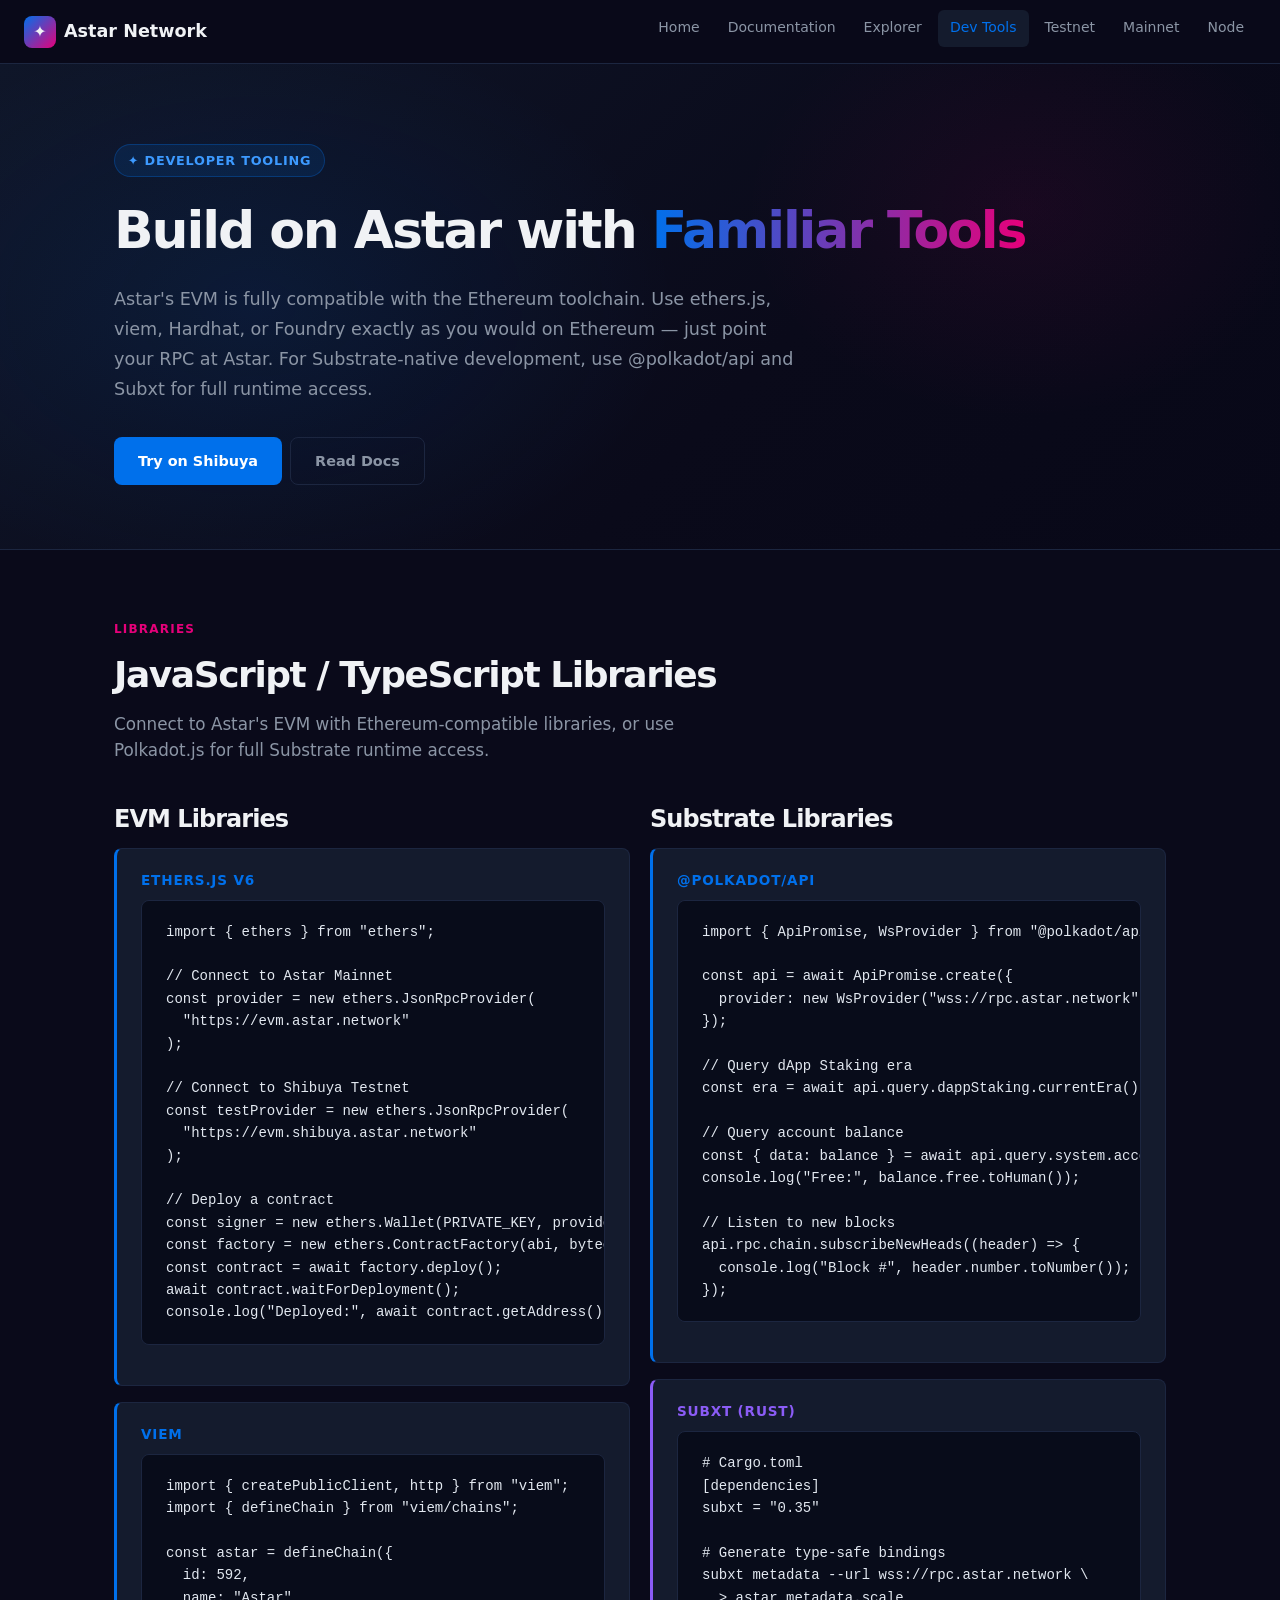
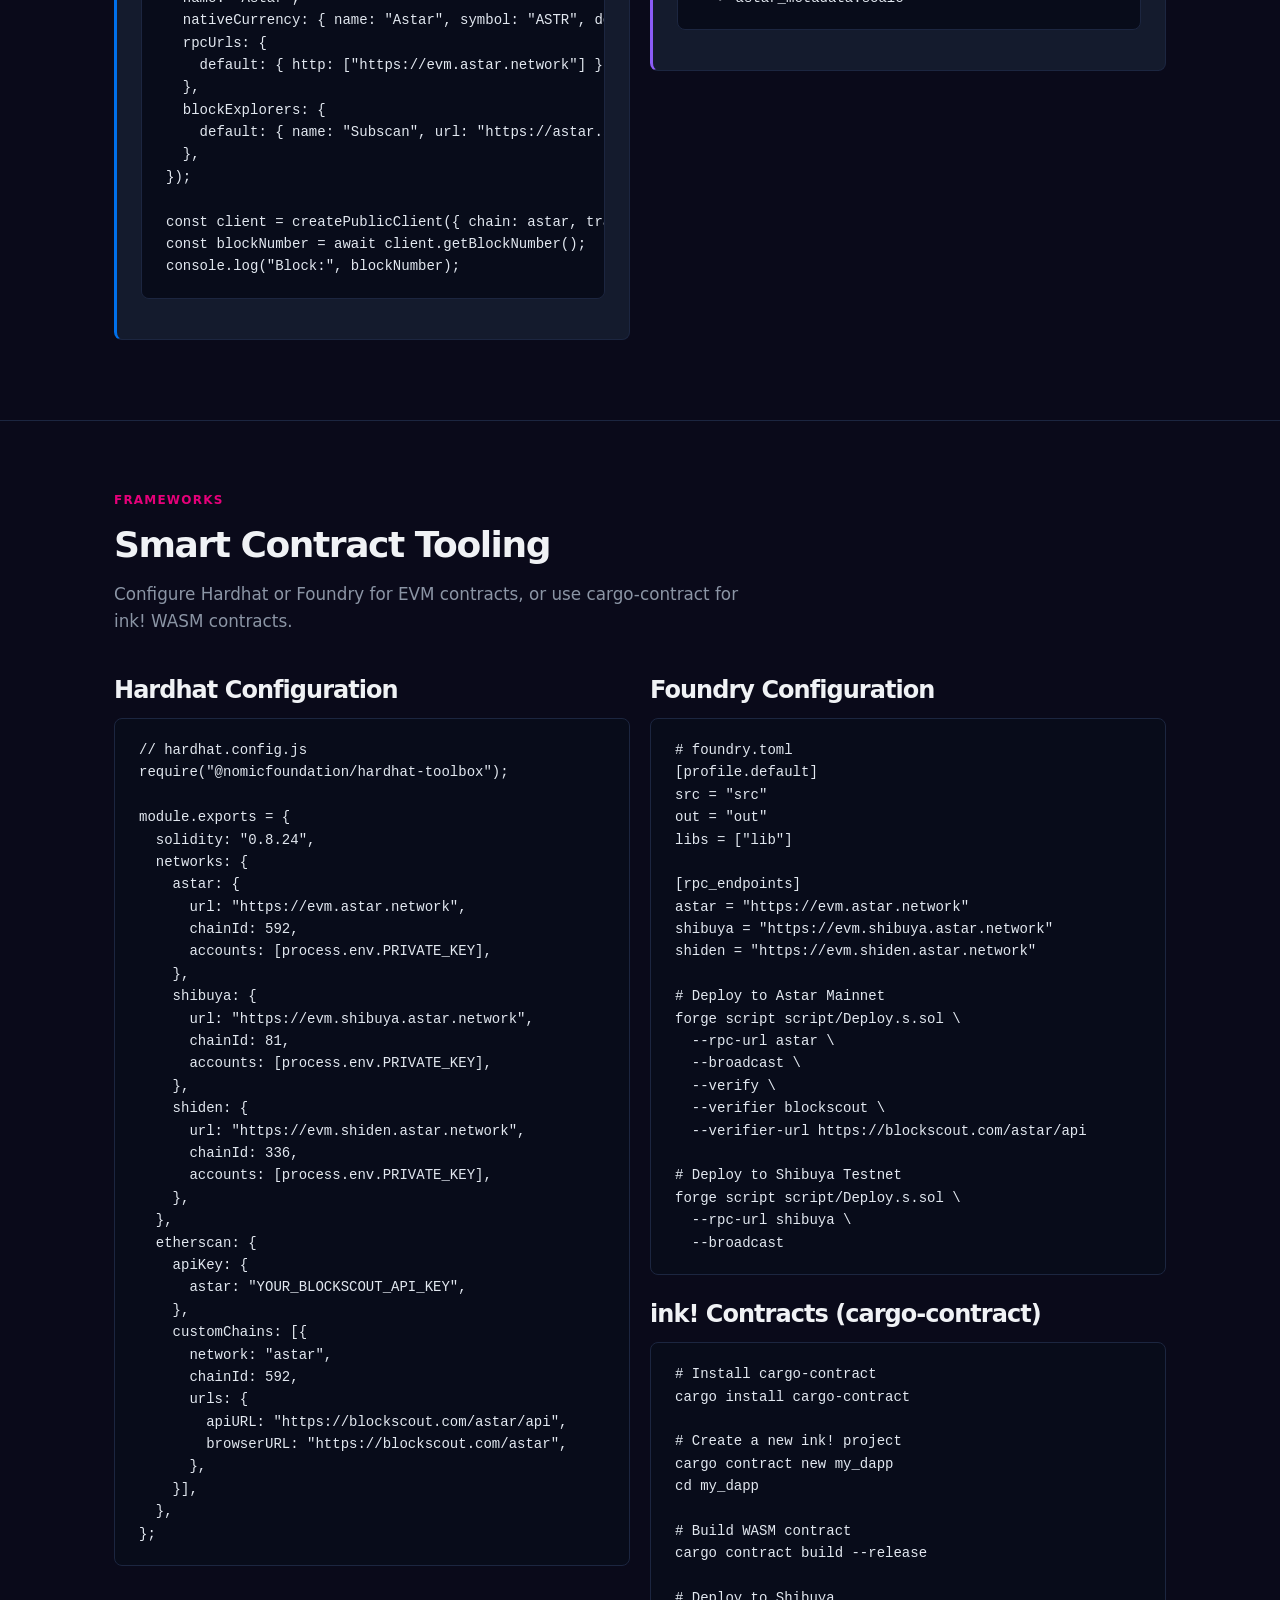
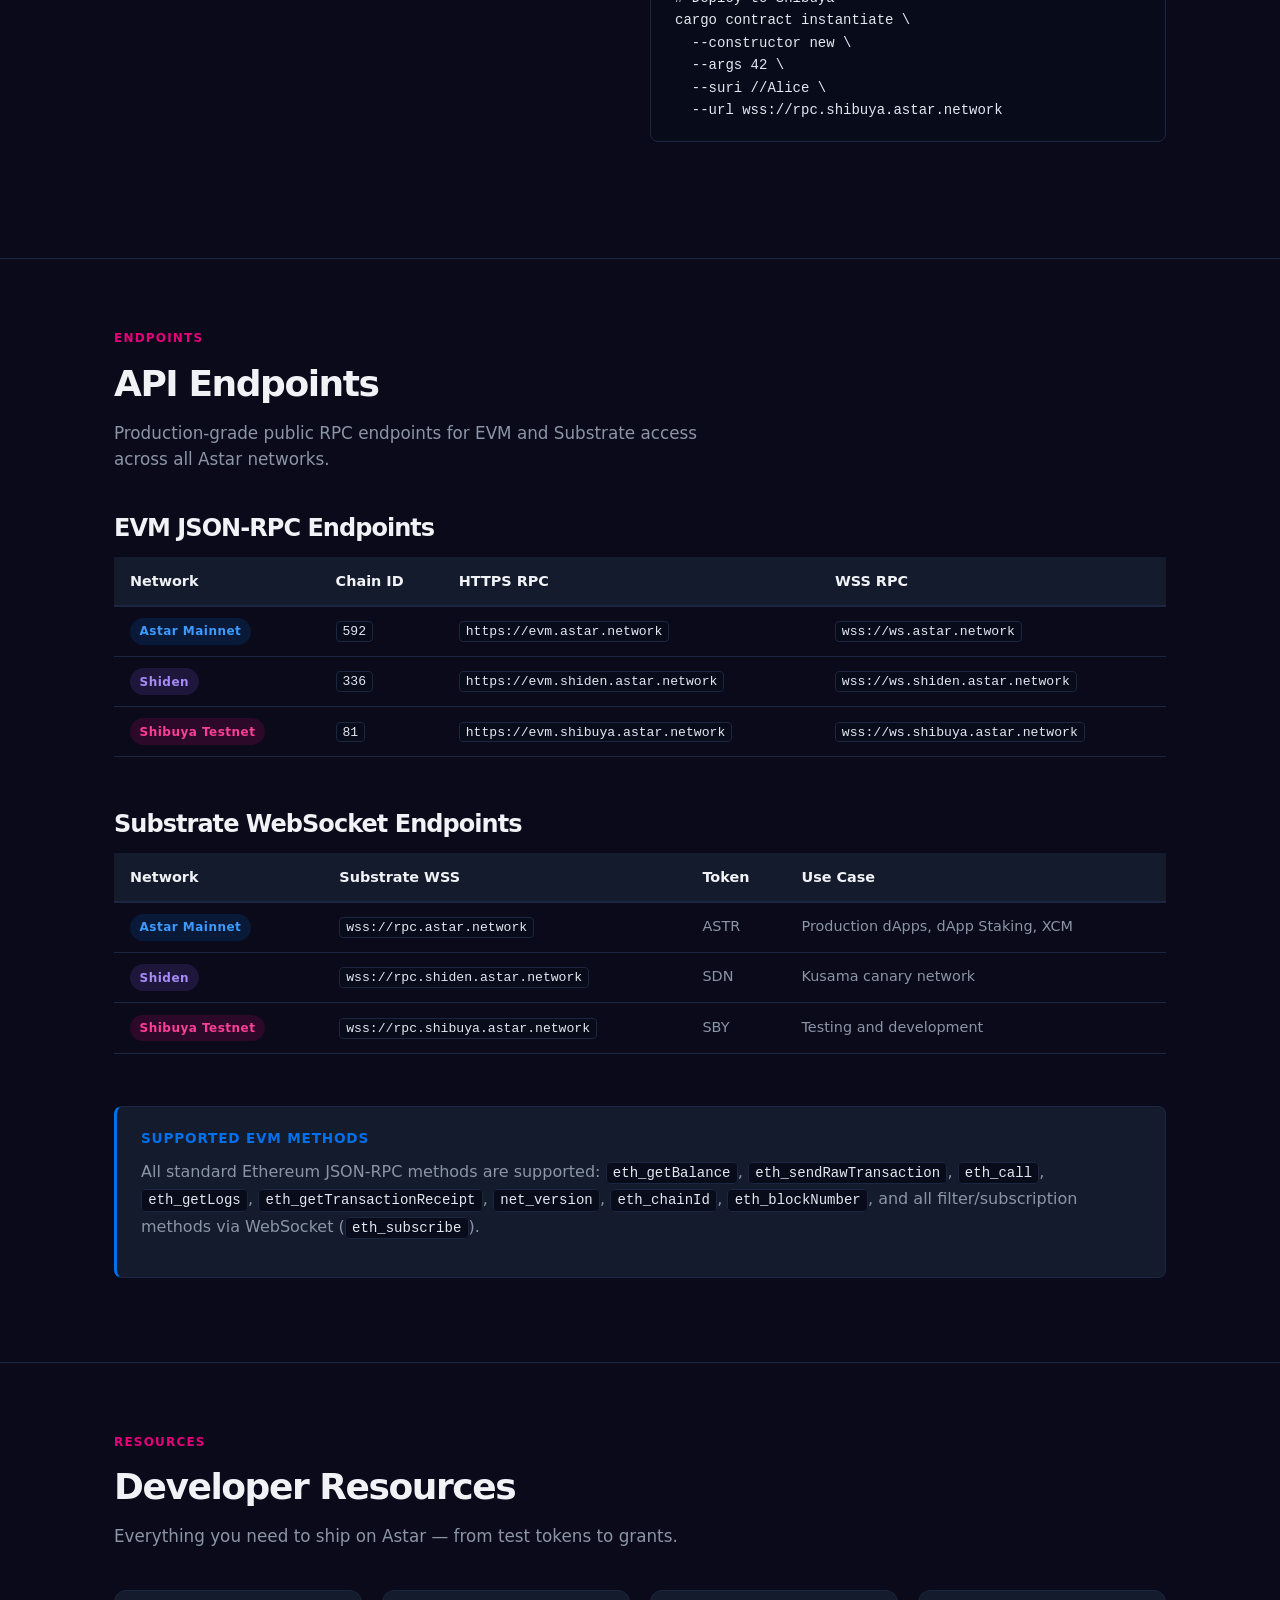
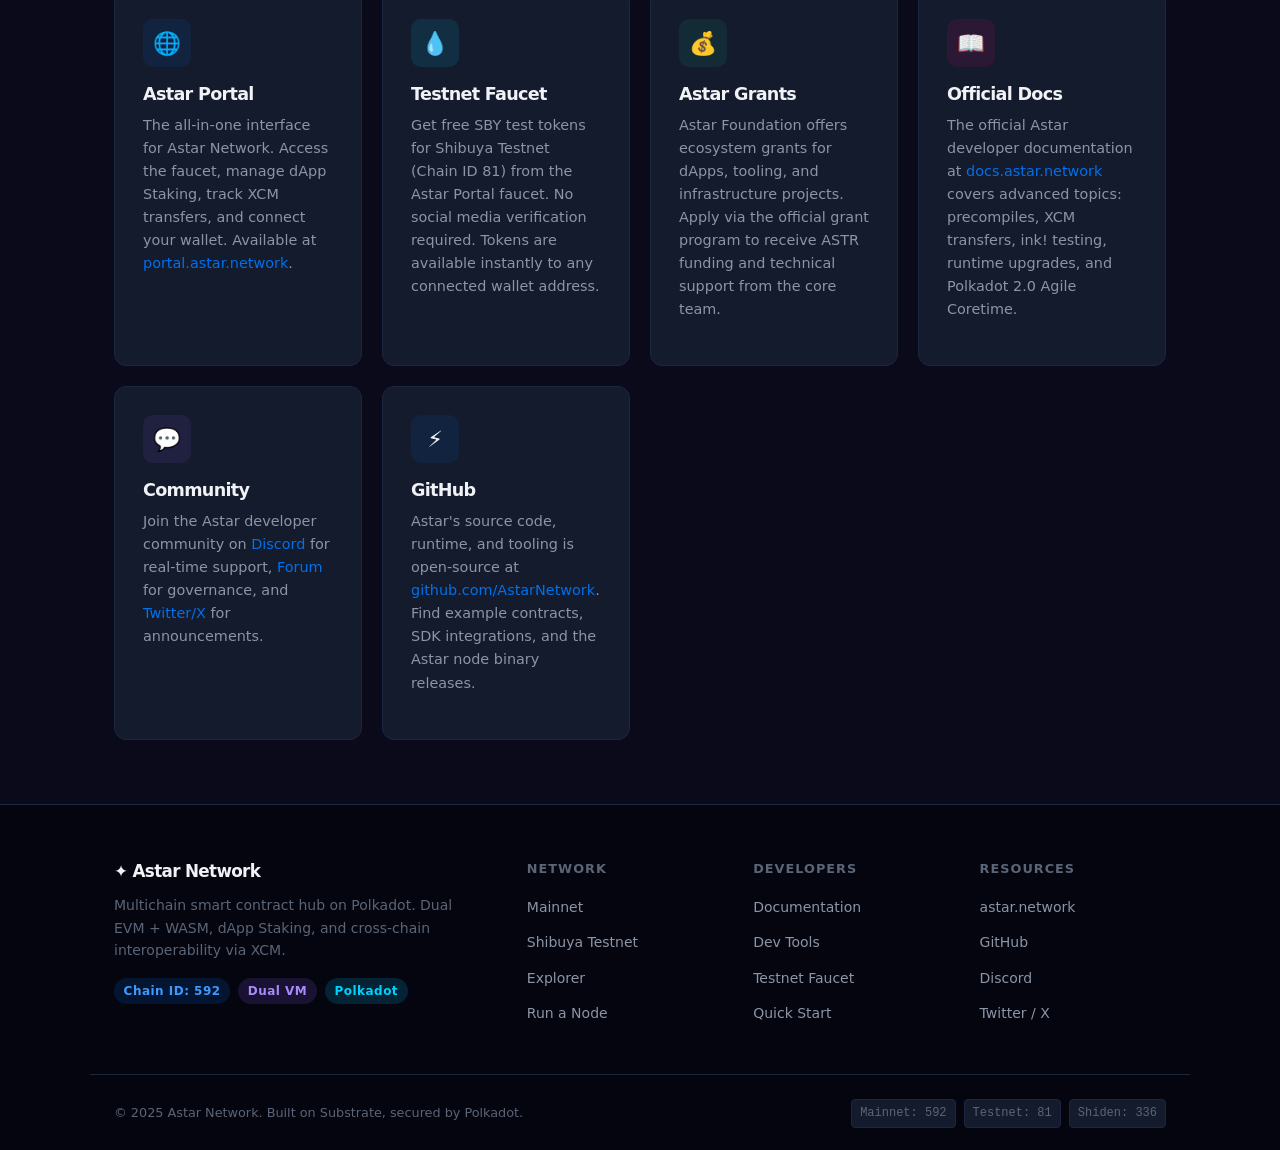
==== commit f346a56b: "Rebrand site from Sonic L1 to Astar Network / Shiden Network - Replace all .sonic-* CSS classes with" ====
--- a/development-tools.html
+++ b/development-tools.html
@@ -3,25 +3,25 @@
 <head>
   <meta charset="UTF-8">
   <meta name="viewport" content="width=device-width, initial-scale=1">
-  <title>Development Tools &amp; SDKs — Sonic L1</title>
-  <meta name="description" content="Complete guide to Sonic L1 development tools: ethers.js, Hardhat, Foundry, JSON-RPC API, developer resources, and the Innovator Fund.">
+  <title>Development Tools — Astar Network</title>
+  <meta name="description" content="Build on Astar with familiar EVM tools: ethers.js, Hardhat, Foundry, and Substrate tools: @polkadot/api, Subxt. Full RPC endpoint reference and developer resources.">
   <link rel="stylesheet" href="1de98341b7e33ab1.css">
   <link rel="stylesheet" href="style.css">
 </head>
-<body class="sonic-page">
-
-<nav class="sonic-nav" aria-label="Main navigation">
-  <div class="sonic-nav__inner">
-    <a href="index.html" class="sonic-nav__logo">
-      <div class="sonic-nav__logo-icon" aria-hidden="true">⚡</div>
-      Sonic L1
+<body class="astar-page">
+
+<nav class="astar-nav" aria-label="Primary navigation">
+  <div class="astar-nav__inner">
+    <a href="index.html" class="astar-nav__logo">
+      <span class="astar-nav__logo-icon">✦</span>
+      Astar Network
     </a>
-    <button class="sonic-nav__hamburger" id="navToggle" aria-controls="navLinks" aria-expanded="false" aria-label="Toggle navigation">☰</button>
-    <ul class="sonic-nav__links" id="navLinks" role="list">
+    <button class="astar-nav__hamburger" aria-label="Toggle menu" aria-expanded="false">☰</button>
+    <ul class="astar-nav__links">
       <li><a href="index.html">Home</a></li>
       <li><a href="documentation.html">Documentation</a></li>
       <li><a href="explorer.html">Explorer</a></li>
-      <li><a href="development-tools.html" class="active">Development Tools</a></li>
+      <li><a href="development-tools.html" class="active">Dev Tools</a></li>
       <li><a href="testnet.html">Testnet</a></li>
       <li><a href="mainnet.html">Mainnet</a></li>
       <li><a href="node.html">Node</a></li>
@@ -29,336 +29,402 @@
   </div>
 </nav>
 
-<main class="sonic-main">
+<main class="astar-main">
 
   <!-- Hero -->
-  <section class="sonic-hero">
-    <div class="sonic-hero__inner">
-      <div class="sonic-hero__badge">🛠️ Development Tools</div>
-      <h1 class="sonic-hero__title">Build on Sonic with <span class="highlight">Familiar Tools</span></h1>
-      <p class="sonic-hero__desc">Full EVM compatibility means every Ethereum development tool works on Sonic out of the box. ethers.js, Hardhat, Foundry, Remix — use what you already know.</p>
-      <div style="display:flex;gap:1rem;flex-wrap:wrap;">
-        <a href="#sdk" class="btn btn-primary">Explore SDKs</a>
-        <a href="#api" class="btn btn-outline">JSON-RPC API</a>
-      </div>
-      <div class="sonic-hero__stats">
-        <div class="sonic-hero__stat">
-          <span class="sonic-hero__stat-value">100%</span>
-          <span class="sonic-hero__stat-label">EVM Compatible</span>
-        </div>
-        <div class="sonic-hero__stat">
-          <span class="sonic-hero__stat-value">200M</span>
-          <span class="sonic-hero__stat-label">S Innovator Fund</span>
-        </div>
-        <div class="sonic-hero__stat">
-          <span class="sonic-hero__stat-value">0</span>
-          <span class="sonic-hero__stat-label">Code Changes Needed</span>
-        </div>
+  <section class="astar-hero">
+    <div class="astar-hero__inner">
+      <div class="astar-hero__badge">✦ Developer Tooling</div>
+      <h1 class="astar-hero__title">Build on Astar with <span class="highlight">Familiar Tools</span></h1>
+      <p class="astar-hero__desc">
+        Astar's EVM is fully compatible with the Ethereum toolchain. Use ethers.js, viem, Hardhat, or Foundry exactly as you would on Ethereum — just point your RPC at Astar. For Substrate-native development, use @polkadot/api and Subxt for full runtime access.
+      </p>
+      <div class="flex flex-wrap gap-1">
+        <a href="testnet.html" class="btn btn-primary">Try on Shibuya</a>
+        <a href="documentation.html" class="btn btn-outline">Read Docs</a>
       </div>
     </div>
   </section>
 
-  <!-- Section 1: SDK & Libraries -->
-  <section class="sonic-section" id="sdk">
-    <div class="sonic-container">
-      <div class="sonic-section__header">
-        <span class="sonic-section__tag">Libraries</span>
-        <h2 class="sonic-section__title">Sonic SDK &amp; Libraries</h2>
-        <p class="sonic-section__subtitle">All major Ethereum libraries are fully compatible with Sonic. No custom forks, no special adapters — just point to the Sonic RPC and start building.</p>
-      </div>
-
-      <p>Sonic's full EVM compatibility is not limited to smart contract execution — it extends to every layer of the developer stack. The JSON-RPC API exposed by Sonic nodes is fully compliant with the Ethereum JSON-RPC specification, which means every library, SDK, and tool that speaks Ethereum JSON-RPC works with Sonic identically. You don't need a Sonic-specific SDK because the entire Ethereum ecosystem is already your Sonic SDK.</p>
-
-      <div class="grid-2" style="margin:1.5rem 0;">
-        <div class="sonic-card">
-          <div class="sonic-card__icon">🔷</div>
-          <div class="sonic-card__title">ethers.js v6</div>
-          <div class="sonic-card__desc">The most widely-used Ethereum JavaScript library. Connect to Sonic by passing the Sonic RPC URL to JsonRpcProvider. All ethers.js features — contract deployment, event listening, ENS resolution, multicall — work without modification on Chain ID 146.</div>
-          <pre style="margin-top:.75rem;font-size:.78rem;padding:.75rem;"><code>import { ethers } from "ethers";
-const p = new ethers.JsonRpcProvider(
-  "https://rpc.soniclabs.com"
-);</code></pre>
-        </div>
-        <div class="sonic-card">
-          <div class="sonic-card__icon" style="background:rgba(255,107,53,0.1);">🌐</div>
-          <div class="sonic-card__title">web3.js v4</div>
-          <div class="sonic-card__desc">The original Ethereum JavaScript library remains fully supported on Sonic. Create a Web3 instance with the Sonic HTTP or WebSocket endpoint to access all standard eth, net, and personal modules with sub-second response times.</div>
-          <pre style="margin-top:.75rem;font-size:.78rem;padding:.75rem;"><code>import Web3 from "web3";
-const web3 = new Web3(
-  "https://rpc.soniclabs.com"
-);</code></pre>
-        </div>
-        <div class="sonic-card">
-          <div class="sonic-card__icon" style="background:rgba(139,92,246,0.1);">⚡</div>
-          <div class="sonic-card__title">viem</div>
-          <div class="sonic-card__desc">The modern, type-safe Ethereum library with an excellent developer experience. Define a Sonic chain configuration and use viem's public client to interact with the network. Full TypeScript types, tree-shaking, and minimal bundle size.</div>
-          <pre style="margin-top:.75rem;font-size:.78rem;padding:.75rem;"><code>import { createPublicClient, http }
-  from "viem";
-const client = createPublicClient({
-  transport: http("https://rpc.soniclabs.com")
+  <!-- Libraries -->
+  <section class="astar-section">
+    <div class="astar-container">
+      <div class="astar-section__header">
+        <span class="astar-section__tag">Libraries</span>
+        <h2 class="astar-section__title">JavaScript / TypeScript Libraries</h2>
+        <p class="astar-section__subtitle">Connect to Astar's EVM with Ethereum-compatible libraries, or use Polkadot.js for full Substrate runtime access.</p>
+      </div>
+
+      <div class="grid-2">
+        <div>
+          <h3>EVM Libraries</h3>
+          <div class="info-box mb-2">
+            <div class="info-box__title">ethers.js v6</div>
+            <pre><code>import { ethers } from "ethers";
+
+// Connect to Astar Mainnet
+const provider = new ethers.JsonRpcProvider(
+  "https://evm.astar.network"
+);
+
+// Connect to Shibuya Testnet
+const testProvider = new ethers.JsonRpcProvider(
+  "https://evm.shibuya.astar.network"
+);
+
+// Deploy a contract
+const signer = new ethers.Wallet(PRIVATE_KEY, provider);
+const factory = new ethers.ContractFactory(abi, bytecode, signer);
+const contract = await factory.deploy();
+await contract.waitForDeployment();
+console.log("Deployed:", await contract.getAddress());</code></pre>
+          </div>
+
+          <div class="info-box mb-2">
+            <div class="info-box__title">viem</div>
+            <pre><code>import { createPublicClient, http } from "viem";
+import { defineChain } from "viem/chains";
+
+const astar = defineChain({
+  id: 592,
+  name: "Astar",
+  nativeCurrency: { name: "Astar", symbol: "ASTR", decimals: 18 },
+  rpcUrls: {
+    default: { http: ["https://evm.astar.network"] },
+  },
+  blockExplorers: {
+    default: { name: "Subscan", url: "https://astar.subscan.io" },
+  },
+});
+
+const client = createPublicClient({ chain: astar, transport: http() });
+const blockNumber = await client.getBlockNumber();
+console.log("Block:", blockNumber);</code></pre>
+          </div>
+        </div>
+
+        <div>
+          <h3>Substrate Libraries</h3>
+          <div class="info-box mb-2">
+            <div class="info-box__title">@polkadot/api</div>
+            <pre><code>import { ApiPromise, WsProvider } from "@polkadot/api";
+
+const api = await ApiPromise.create({
+  provider: new WsProvider("wss://rpc.astar.network"),
+});
+
+// Query dApp Staking era
+const era = await api.query.dappStaking.currentEra();
+
+// Query account balance
+const { data: balance } = await api.query.system.account(ADDR);
+console.log("Free:", balance.free.toHuman());
+
+// Listen to new blocks
+api.rpc.chain.subscribeNewHeads((header) => {
+  console.log("Block #", header.number.toNumber());
 });</code></pre>
-        </div>
-        <div class="sonic-card">
-          <div class="sonic-card__icon" style="background:rgba(16,185,129,0.1);">🐍</div>
-          <div class="sonic-card__title">web3.py</div>
-          <div class="sonic-card__desc">Python developers can use web3.py to interact with Sonic. The library's HTTPProvider and WebsocketProvider connect to Sonic endpoints seamlessly. Popular in backend services, data pipelines, and bot development for DeFi protocols.</div>
-          <pre style="margin-top:.75rem;font-size:.78rem;padding:.75rem;"><code>from web3 import Web3
-w3 = Web3(Web3.HTTPProvider(
-  "https://rpc.soniclabs.com"
-))</code></pre>
-        </div>
-      </div>
-
-      <p>Beyond these core libraries, Sonic is compatible with the full spectrum of Ethereum ecosystem tooling: OpenZeppelin contract libraries (ERC-20, ERC-721, ERC-1155, access control, upgradeable proxies), Uniswap v2/v3 factory deployments, Chainlink oracle integrations, Safe multisig deployments, and The Graph subgraph indexing. Any protocol or infrastructure that supports EVM-compatible chains can be configured to use Sonic with a simple RPC endpoint change.</p>
+          </div>
+
+          <div class="info-box info-box--purple mb-2">
+            <div class="info-box__title">Subxt (Rust)</div>
+            <pre><code># Cargo.toml
+[dependencies]
+subxt = "0.35"
+
+# Generate type-safe bindings
+subxt metadata --url wss://rpc.astar.network \
+  > astar_metadata.scale</code></pre>
+          </div>
+        </div>
+      </div>
     </div>
   </section>
 
-  <!-- Section 2: Smart Contract Tooling -->
-  <section class="sonic-section" id="tooling">
-    <div class="sonic-container">
-      <div class="sonic-section__header">
-        <span class="sonic-section__tag">Tooling</span>
-        <h2 class="sonic-section__title">Smart Contract Tooling</h2>
-        <p class="sonic-section__subtitle">Configure your preferred development framework to target Sonic mainnet and Blaze testnet with just a few lines of config.</p>
-      </div>
-
-      <h3>Hardhat Configuration</h3>
-      <p>Add Sonic networks to your <code>hardhat.config.js</code> file. Sonic supports all standard Hardhat features including compilation, testing with Hardhat Network forking, deployment scripts, and the hardhat-etherscan verification plugin.</p>
-      <pre><code>// hardhat.config.js
+  <!-- Smart Contract Tooling -->
+  <section class="astar-section">
+    <div class="astar-container">
+      <div class="astar-section__header">
+        <span class="astar-section__tag">Frameworks</span>
+        <h2 class="astar-section__title">Smart Contract Tooling</h2>
+        <p class="astar-section__subtitle">Configure Hardhat or Foundry for EVM contracts, or use cargo-contract for ink! WASM contracts.</p>
+      </div>
+
+      <div class="grid-2 mb-4">
+        <div>
+          <h3>Hardhat Configuration</h3>
+          <pre><code>// hardhat.config.js
 require("@nomicfoundation/hardhat-toolbox");
 
 module.exports = {
   solidity: "0.8.24",
   networks: {
-    sonic: {
-      url: "https://rpc.soniclabs.com",
-      chainId: 146,
+    astar: {
+      url: "https://evm.astar.network",
+      chainId: 592,
       accounts: [process.env.PRIVATE_KEY],
     },
-    sonicBlaze: {
-      url: "https://rpc.blaze.soniclabs.com",
-      chainId: 64165,
+    shibuya: {
+      url: "https://evm.shibuya.astar.network",
+      chainId: 81,
+      accounts: [process.env.PRIVATE_KEY],
+    },
+    shiden: {
+      url: "https://evm.shiden.astar.network",
+      chainId: 336,
       accounts: [process.env.PRIVATE_KEY],
     },
   },
   etherscan: {
     apiKey: {
-      sonic: process.env.SONICSCAN_API_KEY,
+      astar: "YOUR_BLOCKSCOUT_API_KEY",
     },
     customChains: [{
-      network: "sonic",
-      chainId: 146,
+      network: "astar",
+      chainId: 592,
       urls: {
-        apiURL: "https://api.sonicscan.org/api",
-        browserURL: "https://sonicscan.org",
+        apiURL: "https://blockscout.com/astar/api",
+        browserURL: "https://blockscout.com/astar",
       },
     }],
   },
 };</code></pre>
-
-      <h3>Foundry Configuration</h3>
-      <p>Foundry's <code>foundry.toml</code> can be configured with Sonic RPC endpoints for both deployment and testing. Use <code>forge script</code> with the <code>--rpc-url sonic</code> flag after configuring the alias below.</p>
-      <pre><code># foundry.toml
+        </div>
+        <div>
+          <h3>Foundry Configuration</h3>
+          <pre><code># foundry.toml
 [profile.default]
 src = "src"
 out = "out"
 libs = ["lib"]
-solc = "0.8.24"
 
 [rpc_endpoints]
-sonic = "https://rpc.soniclabs.com"
-sonic_blaze = "https://rpc.blaze.soniclabs.com"
-
-[etherscan]
-sonic = { key = "${SONICSCAN_API_KEY}", url = "https://api.sonicscan.org/api" }
-
-# Deploy command:
-# forge script script/Deploy.s.sol --rpc-url sonic --broadcast --verify</code></pre>
-
-      <h3>Remix IDE</h3>
-      <p>Remix IDE works with Sonic directly through the "Injected Provider" option (MetaMask connected to Sonic mainnet or Blaze testnet) or by using the "External HTTP Provider" option with the Sonic RPC URL. The Remix Sonic plugin (available in the plugin manager) provides one-click deployment and verification for developers who prefer a browser-based IDE without local toolchain setup.</p>
+astar = "https://evm.astar.network"
+shibuya = "https://evm.shibuya.astar.network"
+shiden = "https://evm.shiden.astar.network"
+
+# Deploy to Astar Mainnet
+forge script script/Deploy.s.sol \
+  --rpc-url astar \
+  --broadcast \
+  --verify \
+  --verifier blockscout \
+  --verifier-url https://blockscout.com/astar/api
+
+# Deploy to Shibuya Testnet
+forge script script/Deploy.s.sol \
+  --rpc-url shibuya \
+  --broadcast</code></pre>
+
+          <h3 class="mt-3">ink! Contracts (cargo-contract)</h3>
+          <pre><code># Install cargo-contract
+cargo install cargo-contract
+
+# Create a new ink! project
+cargo contract new my_dapp
+cd my_dapp
+
+# Build WASM contract
+cargo contract build --release
+
+# Deploy to Shibuya
+cargo contract instantiate \
+  --constructor new \
+  --args 42 \
+  --suri //Alice \
+  --url wss://rpc.shibuya.astar.network</code></pre>
+        </div>
+      </div>
     </div>
   </section>
 
-  <!-- Section 3: JSON-RPC API -->
-  <section class="sonic-section" id="api">
-    <div class="sonic-container">
-      <div class="sonic-section__header">
-        <span class="sonic-section__tag">API Reference</span>
-        <h2 class="sonic-section__title">API Endpoints &amp; JSON-RPC</h2>
-        <p class="sonic-section__subtitle">Sonic exposes the full Ethereum JSON-RPC API over both HTTP and WebSocket, enabling any standard Ethereum client to interact with the network.</p>
-      </div>
-
-      <div class="spec-grid" style="margin-bottom:1.5rem;">
-        <div class="spec-item">
-          <div class="spec-item__label">Mainnet HTTP RPC</div>
-          <div class="spec-item__value" style="font-size:.8rem;">rpc.soniclabs.com</div>
-        </div>
-        <div class="spec-item">
-          <div class="spec-item__label">Mainnet WSS RPC</div>
-          <div class="spec-item__value" style="font-size:.8rem;">wss://rpc.soniclabs.com/ws</div>
-        </div>
-        <div class="spec-item">
-          <div class="spec-item__label">Testnet HTTP RPC</div>
-          <div class="spec-item__value" style="font-size:.8rem;">rpc.blaze.soniclabs.com</div>
-        </div>
-        <div class="spec-item">
-          <div class="spec-item__label">Testnet WSS RPC</div>
-          <div class="spec-item__value" style="font-size:.8rem;">wss://rpc.blaze.soniclabs.com</div>
-        </div>
-      </div>
-
-      <h3>Supported JSON-RPC Methods</h3>
-      <table class="sonic-table">
-        <thead>
-          <tr><th>Method</th><th>Description</th></tr>
-        </thead>
-        <tbody>
-          <tr><td><code>eth_blockNumber</code></td><td>Returns the current latest block number</td></tr>
-          <tr><td><code>eth_getBalance</code></td><td>Returns the S token balance of a given address</td></tr>
-          <tr><td><code>eth_sendRawTransaction</code></td><td>Submits a signed transaction to the network</td></tr>
-          <tr><td><code>eth_call</code></td><td>Executes a read-only contract call without creating a transaction</td></tr>
-          <tr><td><code>eth_estimateGas</code></td><td>Estimates the gas cost of a transaction</td></tr>
-          <tr><td><code>eth_getTransactionReceipt</code></td><td>Returns the receipt for a given transaction hash</td></tr>
-          <tr><td><code>eth_getLogs</code></td><td>Returns logs matching a filter (address, topics, block range)</td></tr>
-          <tr><td><code>eth_subscribe</code></td><td>WebSocket: subscribe to new blocks, pending transactions, or log events</td></tr>
-          <tr><td><code>eth_getCode</code></td><td>Returns the bytecode of a deployed contract</td></tr>
-          <tr><td><code>eth_chainId</code></td><td>Returns Chain ID 0x92 (146 decimal) for mainnet</td></tr>
-        </tbody>
-      </table>
-
-      <h3>WebSocket Subscriptions</h3>
-      <pre><code>// Subscribe to new block headers via WebSocket
-const ws = new WebSocket("wss://rpc.soniclabs.com/ws");
-
-ws.onopen = () => {
-  ws.send(JSON.stringify({
-    jsonrpc: "2.0",
-    id: 1,
-    method: "eth_subscribe",
-    params: ["newHeads"]
-  }));
-};
-
-ws.onmessage = (event) => {
-  const data = JSON.parse(event.data);
-  if (data.method === "eth_subscription") {
-    console.log("New block:", data.params.result.number);
-  }
-};</code></pre>
-      <p>WebSocket connections to Sonic's RPC nodes provide real-time event streaming. Because Sonic produces blocks in under one second, WebSocket subscriptions for <code>newHeads</code> deliver block events at a pace that would be impractical to poll via HTTP. Use WebSocket subscriptions for live dashboards, trading bots, and any application that requires immediate reaction to on-chain events.</p>
+  <!-- API Endpoints -->
+  <section class="astar-section">
+    <div class="astar-container">
+      <div class="astar-section__header">
+        <span class="astar-section__tag">Endpoints</span>
+        <h2 class="astar-section__title">API Endpoints</h2>
+        <p class="astar-section__subtitle">Production-grade public RPC endpoints for EVM and Substrate access across all Astar networks.</p>
+      </div>
+
+      <h3>EVM JSON-RPC Endpoints</h3>
+      <div style="overflow-x:auto; margin-bottom:2rem;">
+        <table class="astar-table">
+          <thead>
+            <tr>
+              <th>Network</th>
+              <th>Chain ID</th>
+              <th>HTTPS RPC</th>
+              <th>WSS RPC</th>
+            </tr>
+          </thead>
+          <tbody>
+            <tr>
+              <td><span class="badge badge-blue">Astar Mainnet</span></td>
+              <td><code>592</code></td>
+              <td><code>https://evm.astar.network</code></td>
+              <td><code>wss://ws.astar.network</code></td>
+            </tr>
+            <tr>
+              <td><span class="badge badge-purple">Shiden</span></td>
+              <td><code>336</code></td>
+              <td><code>https://evm.shiden.astar.network</code></td>
+              <td><code>wss://ws.shiden.astar.network</code></td>
+            </tr>
+            <tr>
+              <td><span class="badge badge-pink">Shibuya Testnet</span></td>
+              <td><code>81</code></td>
+              <td><code>https://evm.shibuya.astar.network</code></td>
+              <td><code>wss://ws.shibuya.astar.network</code></td>
+            </tr>
+          </tbody>
+        </table>
+      </div>
+
+      <h3>Substrate WebSocket Endpoints</h3>
+      <div style="overflow-x:auto; margin-bottom:2rem;">
+        <table class="astar-table">
+          <thead>
+            <tr>
+              <th>Network</th>
+              <th>Substrate WSS</th>
+              <th>Token</th>
+              <th>Use Case</th>
+            </tr>
+          </thead>
+          <tbody>
+            <tr>
+              <td><span class="badge badge-blue">Astar Mainnet</span></td>
+              <td><code>wss://rpc.astar.network</code></td>
+              <td>ASTR</td>
+              <td>Production dApps, dApp Staking, XCM</td>
+            </tr>
+            <tr>
+              <td><span class="badge badge-purple">Shiden</span></td>
+              <td><code>wss://rpc.shiden.astar.network</code></td>
+              <td>SDN</td>
+              <td>Kusama canary network</td>
+            </tr>
+            <tr>
+              <td><span class="badge badge-pink">Shibuya Testnet</span></td>
+              <td><code>wss://rpc.shibuya.astar.network</code></td>
+              <td>SBY</td>
+              <td>Testing and development</td>
+            </tr>
+          </tbody>
+        </table>
+      </div>
+
+      <div class="info-box">
+        <div class="info-box__title">Supported EVM Methods</div>
+        <p>All standard Ethereum JSON-RPC methods are supported: <code>eth_getBalance</code>, <code>eth_sendRawTransaction</code>, <code>eth_call</code>, <code>eth_getLogs</code>, <code>eth_getTransactionReceipt</code>, <code>net_version</code>, <code>eth_chainId</code>, <code>eth_blockNumber</code>, and all filter/subscription methods via WebSocket (<code>eth_subscribe</code>).</p>
+      </div>
     </div>
   </section>
 
-  <!-- Section 4: Developer Resources -->
-  <section class="sonic-section" id="resources">
-    <div class="sonic-container">
-      <div class="sonic-section__header">
-        <span class="sonic-section__tag">Resources</span>
-        <h2 class="sonic-section__title">Developer Resources</h2>
-        <p class="sonic-section__subtitle">Everything you need to go from idea to production on Sonic — faucets, grants, community, and official documentation.</p>
-      </div>
-
-      <div class="grid-2" style="margin-bottom:2rem;">
-        <div class="sonic-card">
-          <div class="sonic-card__icon" style="background:rgba(255,107,53,0.1);">💰</div>
-          <div class="sonic-card__title">Sonic Innovator Fund</div>
-          <div class="sonic-card__desc">The Sonic Innovator Fund allocates 200 million S tokens to support builders creating innovative applications on Sonic. Grants are available for DeFi protocols, developer tooling, infrastructure projects, and community initiatives. Applications are reviewed on a rolling basis by the Sonic Foundation.</div>
-          <a href="https://sonic.ooo/innovators" target="_blank" rel="noopener" class="btn btn-orange" style="margin-top:1rem;font-size:.82rem;padding:.5rem 1rem;">Apply for Grant ↗</a>
-        </div>
-        <div class="sonic-card">
-          <div class="sonic-card__icon" style="background:rgba(16,185,129,0.1);">🚰</div>
-          <div class="sonic-card__title">Blaze Testnet Faucet</div>
-          <div class="sonic-card__desc">Obtain free test S tokens for development on the Blaze testnet (Chain ID 64165). The faucet provides enough tokens for extensive testing including contract deployments, gas estimation experiments, and end-to-end integration tests. Test tokens have no real-world value.</div>
-          <a href="testnet.html" class="btn btn-outline" style="margin-top:1rem;font-size:.82rem;padding:.5rem 1rem;">Get Test Tokens →</a>
-        </div>
-        <div class="sonic-card">
-          <div class="sonic-card__icon" style="background:rgba(139,92,246,0.1);">📖</div>
-          <div class="sonic-card__title">Official Documentation</div>
-          <div class="sonic-card__desc">Comprehensive developer documentation covering architecture, API references, contract deployment guides, node operation, validator setup, and governance participation. The docs are community-maintained and updated with each network upgrade. Contributions via GitHub pull request are welcome.</div>
-          <a href="documentation.html" class="btn btn-outline" style="margin-top:1rem;font-size:.82rem;padding:.5rem 1rem;">Read Docs →</a>
-        </div>
-        <div class="sonic-card">
-          <div class="sonic-card__icon">💬</div>
-          <div class="sonic-card__title">Community Channels</div>
-          <div class="sonic-card__desc">Join the Sonic developer community on Discord for technical support, protocol discussions, hackathon announcements, and FeeM guidance. The Telegram group offers quick Q&amp;A. Follow @0xSonicLabs on Twitter/X for network upgrades, new tooling releases, and ecosystem announcements.</div>
-          <div style="display:flex;gap:.5rem;margin-top:1rem;flex-wrap:wrap;">
-            <a href="https://discord.gg/sonic" target="_blank" rel="noopener" class="btn btn-outline" style="font-size:.82rem;padding:.5rem .875rem;">Discord</a>
-            <a href="https://t.me/sonicl1" target="_blank" rel="noopener" class="btn btn-outline" style="font-size:.82rem;padding:.5rem .875rem;">Telegram</a>
-            <a href="https://twitter.com/0xSonicLabs" target="_blank" rel="noopener" class="btn btn-outline" style="font-size:.82rem;padding:.5rem .875rem;">X / Twitter</a>
-          </div>
-        </div>
-      </div>
-
-      <div class="info-box info-box--green">
-        <div class="info-box__title">🎯 FeeM Registration</div>
-        <p style="margin:0;">Once your contract is deployed to Sonic mainnet, register for FeeM (Fee Monetization) to earn up to 90% of the transaction fees generated by your dApp. Registration is permissionless, takes less than five minutes, and begins paying rebates on the next qualifying transaction. Visit the <a href="documentation.html#feem">FeeM documentation</a> for step-by-step registration instructions.</p>
+  <!-- Developer Resources -->
+  <section class="astar-section">
+    <div class="astar-container">
+      <div class="astar-section__header">
+        <span class="astar-section__tag">Resources</span>
+        <h2 class="astar-section__title">Developer Resources</h2>
+        <p class="astar-section__subtitle">Everything you need to ship on Astar — from test tokens to grants.</p>
+      </div>
+      <div class="grid-3">
+        <div class="astar-card">
+          <div class="astar-card__icon">🌐</div>
+          <h3 class="astar-card__title">Astar Portal</h3>
+          <p class="astar-card__desc">The all-in-one interface for Astar Network. Access the faucet, manage dApp Staking, track XCM transfers, and connect your wallet. Available at <a href="https://portal.astar.network" target="_blank">portal.astar.network</a>.</p>
+        </div>
+        <div class="astar-card">
+          <div class="astar-card__icon astar-card__icon--cyan">💧</div>
+          <h3 class="astar-card__title">Testnet Faucet</h3>
+          <p class="astar-card__desc">Get free SBY test tokens for Shibuya Testnet (Chain ID 81) from the Astar Portal faucet. No social media verification required. Tokens are available instantly to any connected wallet address.</p>
+        </div>
+        <div class="astar-card">
+          <div class="astar-card__icon astar-card__icon--green">💰</div>
+          <h3 class="astar-card__title">Astar Grants</h3>
+          <p class="astar-card__desc">Astar Foundation offers ecosystem grants for dApps, tooling, and infrastructure projects. Apply via the official grant program to receive ASTR funding and technical support from the core team.</p>
+        </div>
+        <div class="astar-card">
+          <div class="astar-card__icon astar-card__icon--pink">📖</div>
+          <h3 class="astar-card__title">Official Docs</h3>
+          <p class="astar-card__desc">The official Astar developer documentation at <a href="https://docs.astar.network" target="_blank">docs.astar.network</a> covers advanced topics: precompiles, XCM transfers, ink! testing, runtime upgrades, and Polkadot 2.0 Agile Coretime.</p>
+        </div>
+        <div class="astar-card">
+          <div class="astar-card__icon astar-card__icon--purple">💬</div>
+          <h3 class="astar-card__title">Community</h3>
+          <p class="astar-card__desc">Join the Astar developer community on <a href="https://discord.gg/astarnetwork" target="_blank">Discord</a> for real-time support, <a href="https://forum.astar.network" target="_blank">Forum</a> for governance, and <a href="https://twitter.com/AstarNetwork" target="_blank">Twitter/X</a> for announcements.</p>
+        </div>
+        <div class="astar-card">
+          <div class="astar-card__icon">⚡</div>
+          <h3 class="astar-card__title">GitHub</h3>
+          <p class="astar-card__desc">Astar's source code, runtime, and tooling is open-source at <a href="https://github.com/AstarNetwork" target="_blank">github.com/AstarNetwork</a>. Find example contracts, SDK integrations, and the Astar node binary releases.</p>
+        </div>
       </div>
     </div>
   </section>
 
 </main>
 
-<footer class="sonic-footer">
-  <div class="sonic-footer__grid">
-    <div class="sonic-footer__brand">
-      <h3><span style="background:linear-gradient(135deg,#3B82F6,#FF6B35);border-radius:6px;padding:2px 7px;font-size:.9rem;" aria-hidden="true">⚡</span> Sonic L1</h3>
-      <p>The highest-performing EVM Layer-1 blockchain. 400,000 TPS, sub-second finality, and full Ethereum compatibility — evolved from Fantom.</p>
-      <div style="display:flex;gap:.5rem;flex-wrap:wrap;">
-        <span class="badge badge-blue">Chain ID: 146</span>
-        <span class="badge badge-orange">400K TPS</span>
-        <span class="badge badge-green">EVM Compatible</span>
-      </div>
-    </div>
-    <div class="sonic-footer__col">
+<footer class="astar-footer">
+  <div class="astar-footer__grid">
+    <div class="astar-footer__brand">
+      <h3>✦ Astar Network</h3>
+      <p>Multichain smart contract hub on Polkadot. Dual EVM + WASM, dApp Staking, and cross-chain interoperability via XCM.</p>
+      <div class="flex flex-wrap gap-1">
+        <span class="badge badge-blue">Chain ID: 592</span>
+        <span class="badge badge-purple">Dual VM</span>
+        <span class="badge badge-cyan">Polkadot</span>
+      </div>
+    </div>
+    <div class="astar-footer__col">
       <h4>Network</h4>
       <ul>
         <li><a href="mainnet.html">Mainnet</a></li>
-        <li><a href="testnet.html">Blaze Testnet</a></li>
-        <li><a href="explorer.html">Block Explorer</a></li>
+        <li><a href="testnet.html">Shibuya Testnet</a></li>
+        <li><a href="explorer.html">Explorer</a></li>
         <li><a href="node.html">Run a Node</a></li>
       </ul>
     </div>
-    <div class="sonic-footer__col">
+    <div class="astar-footer__col">
       <h4>Developers</h4>
       <ul>
         <li><a href="documentation.html">Documentation</a></li>
         <li><a href="development-tools.html">Dev Tools</a></li>
         <li><a href="testnet.html">Testnet Faucet</a></li>
-        <li><a href="documentation.html#getting-started">Quick Start</a></li>
+        <li><a href="documentation.html#quickstart">Quick Start</a></li>
       </ul>
     </div>
-    <div class="sonic-footer__col">
+    <div class="astar-footer__col">
       <h4>Resources</h4>
       <ul>
-        <li><a href="https://sonic.ooo" target="_blank" rel="noopener">sonic.ooo</a></li>
-        <li><a href="https://github.com/Fantom-foundation" target="_blank" rel="noopener">GitHub</a></li>
-        <li><a href="https://discord.gg/sonic" target="_blank" rel="noopener">Discord</a></li>
-        <li><a href="https://twitter.com/0xSonicLabs" target="_blank" rel="noopener">Twitter / X</a></li>
+        <li><a href="https://astar.network" target="_blank">astar.network</a></li>
+        <li><a href="https://github.com/AstarNetwork" target="_blank">GitHub</a></li>
+        <li><a href="https://discord.gg/astarnetwork" target="_blank">Discord</a></li>
+        <li><a href="https://twitter.com/AstarNetwork" target="_blank">Twitter / X</a></li>
       </ul>
     </div>
   </div>
-  <div class="sonic-footer__bottom">
-    <p>© 2025 Sonic L1. Built for developers, powered by Lachesis aBFT.</p>
-    <div class="sonic-footer__chips">
-      <span class="sonic-footer__chip">Mainnet: 146</span>
-      <span class="sonic-footer__chip">Testnet: 64165</span>
-      <span class="sonic-footer__chip">TPS: 400K</span>
+  <div class="astar-footer__bottom">
+    <p>© 2025 Astar Network. Built on Substrate, secured by Polkadot.</p>
+    <div class="astar-footer__chips">
+      <span class="astar-footer__chip">Mainnet: 592</span>
+      <span class="astar-footer__chip">Testnet: 81</span>
+      <span class="astar-footer__chip">Shiden: 336</span>
     </div>
   </div>
 </footer>
 
 <script>
-  (function(){
-    var btn = document.getElementById('navToggle');
-    var links = document.getElementById('navLinks');
-    if(btn && links){
-      btn.addEventListener('click', function(){
-        var open = links.classList.toggle('open');
-        btn.setAttribute('aria-expanded', open ? 'true' : 'false');
-      });
-    }
-  })();
+  const btn = document.querySelector('.astar-nav__hamburger');
+  const links = document.querySelector('.astar-nav__links');
+  if (btn && links) {
+    btn.addEventListener('click', () => {
+      const open = links.classList.toggle('open');
+      btn.setAttribute('aria-expanded', open);
+    });
+  }
 </script>
 </body>
 </html>
--- a/style.css
+++ b/style.css
@@ -1,23 +1,24 @@
-/* Sonic L1 — Shared Stylesheet */
+/* Astar Network — Shared Stylesheet */
 
 :root {
-  --bg-primary: #0D0D1A;
-  --bg-secondary: #111827;
-  --bg-card: #1a1f2e;
-  --bg-card-hover: #1e2540;
-  --accent-blue: #3B82F6;
-  --accent-blue-light: #60A5FA;
-  --accent-orange: #FF6B35;
-  --accent-orange-light: #FF8C5A;
-  --text-primary: #F9FAFB;
-  --text-secondary: #9CA3AF;
-  --text-muted: #6B7280;
-  --border-color: #1F2937;
-  --border-accent: #3B82F6;
-  --code-bg: #0a0e1a;
-  --nav-bg: rgba(13, 13, 26, 0.95);
+  --bg-primary: #0a0a1a;
+  --bg-secondary: #0f1629;
+  --bg-card: #141b2d;
+  --bg-card-hover: #1a2340;
+  --accent-blue: #0070EB;
+  --accent-blue-light: #3d9aff;
+  --accent-pink: #E6007A;
+  --accent-pink-light: #ff3d9a;
+  --accent-cyan: #00D1FF;
+  --text-primary: #F0F2F5;
+  --text-secondary: #8B95A5;
+  --text-muted: #5A6577;
+  --border-color: #1c2640;
+  --border-accent: #0070EB;
+  --code-bg: #080c1a;
+  --nav-bg: rgba(10, 10, 26, 0.95);
   --nav-height: 64px;
-  --footer-bg: #070710;
+  --footer-bg: #050510;
   --radius: 8px;
   --radius-lg: 12px;
   --shadow: 0 4px 24px rgba(0,0,0,0.4);
@@ -109,7 +110,7 @@
 
 /* ─── Navigation ─────────────────────────────────────────── */
 
-.sonic-nav {
+.astar-nav {
   position: sticky;
   top: 0;
   z-index: 1000;
@@ -122,7 +123,7 @@
   align-items: center;
 }
 
-.sonic-nav__inner {
+.astar-nav__inner {
   max-width: 1280px;
   margin: 0 auto;
   padding: 0 1.5rem;
@@ -133,7 +134,7 @@
   gap: 1rem;
 }
 
-.sonic-nav__logo {
+.astar-nav__logo {
   display: flex;
   align-items: center;
   gap: 0.5rem;
@@ -144,10 +145,10 @@
   text-decoration: none;
 }
 
-.sonic-nav__logo-icon {
+.astar-nav__logo-icon {
   width: 32px;
   height: 32px;
-  background: linear-gradient(135deg, var(--accent-blue), var(--accent-orange));
+  background: linear-gradient(135deg, #0070EB, #E6007A);
   border-radius: 8px;
   display: flex;
   align-items: center;
@@ -156,9 +157,9 @@
   flex-shrink: 0;
 }
 
-.sonic-nav__logo:hover { color: var(--accent-blue-light); }
-
-.sonic-nav__links {
+.astar-nav__logo:hover { color: var(--accent-blue-light); }
+
+.astar-nav__links {
   display: flex;
   align-items: center;
   gap: 0.25rem;
@@ -168,7 +169,7 @@
   flex-wrap: wrap;
 }
 
-.sonic-nav__links a {
+.astar-nav__links a {
   display: inline-block;
   padding: 0.4rem 0.75rem;
   border-radius: 6px;
@@ -180,17 +181,17 @@
   text-decoration: none;
 }
 
-.sonic-nav__links a:hover,
-.sonic-nav__links a.active {
+.astar-nav__links a:hover,
+.astar-nav__links a.active {
   color: var(--text-primary);
   background: var(--bg-card);
 }
 
-.sonic-nav__links a.active {
+.astar-nav__links a.active {
   color: var(--accent-blue);
 }
 
-.sonic-nav__hamburger {
+.astar-nav__hamburger {
   display: none;
   background: none;
   border: 1px solid var(--border-color);
@@ -201,12 +202,12 @@
   font-size: 1.1rem;
   transition: color var(--transition), border-color var(--transition);
 }
-.sonic-nav__hamburger:hover { color: var(--text-primary); border-color: var(--accent-blue); }
+.astar-nav__hamburger:hover { color: var(--text-primary); border-color: var(--accent-blue); }
 
 /* Mobile Nav */
 @media (max-width: 900px) {
-  .sonic-nav__hamburger { display: flex; align-items: center; }
-  .sonic-nav__links {
+  .astar-nav__hamburger { display: flex; align-items: center; }
+  .astar-nav__links {
     display: none;
     position: absolute;
     top: var(--nav-height);
@@ -219,33 +220,33 @@
     padding: 1rem;
     gap: 0.25rem;
   }
-  .sonic-nav__links.open { display: flex; }
-  .sonic-nav__links a {
+  .astar-nav__links.open { display: flex; }
+  .astar-nav__links a {
     padding: 0.6rem 1rem;
     font-size: 0.95rem;
   }
-  .sonic-nav { position: relative; }
+  .astar-nav { position: relative; }
 }
 
 /* ─── Page Layout ─────────────────────────────────────────── */
 
-.sonic-page {
+.astar-page {
   min-height: 100vh;
   display: flex;
   flex-direction: column;
 }
 
-.sonic-main {
+.astar-main {
   flex: 1;
 }
 
-.sonic-container {
+.astar-container {
   max-width: 1100px;
   margin: 0 auto;
   padding: 0 1.5rem;
 }
 
-.sonic-container--wide {
+.astar-container--wide {
   max-width: 1280px;
   margin: 0 auto;
   padding: 0 1.5rem;
@@ -253,25 +254,25 @@
 
 /* ─── Hero ────────────────────────────────────────────────── */
 
-.sonic-hero {
-  background: linear-gradient(135deg, var(--bg-secondary) 0%, var(--bg-primary) 60%, #0a0514 100%);
+.astar-hero {
+  background: linear-gradient(135deg, var(--bg-secondary) 0%, var(--bg-primary) 60%, #080818 100%);
   border-bottom: 1px solid var(--border-color);
   padding: 5rem 0 4rem;
   position: relative;
   overflow: hidden;
 }
 
-.sonic-hero::before {
+.astar-hero::before {
   content: "";
   position: absolute;
   inset: 0;
   background:
-    radial-gradient(ellipse 600px 400px at 20% 50%, rgba(59,130,246,0.08) 0%, transparent 70%),
-    radial-gradient(ellipse 400px 300px at 80% 30%, rgba(255,107,53,0.06) 0%, transparent 70%);
+    radial-gradient(ellipse 600px 400px at 20% 50%, rgba(0,112,235,0.1) 0%, transparent 70%),
+    radial-gradient(ellipse 400px 300px at 80% 30%, rgba(230,0,122,0.07) 0%, transparent 70%);
   pointer-events: none;
 }
 
-.sonic-hero__inner {
+.astar-hero__inner {
   position: relative;
   z-index: 1;
   max-width: 1100px;
@@ -279,12 +280,12 @@
   padding: 0 1.5rem;
 }
 
-.sonic-hero__badge {
+.astar-hero__badge {
   display: inline-flex;
   align-items: center;
   gap: 0.4rem;
-  background: rgba(59,130,246,0.12);
-  border: 1px solid rgba(59,130,246,0.3);
+  background: rgba(0,112,235,0.12);
+  border: 1px solid rgba(0,112,235,0.3);
   color: var(--accent-blue-light);
   font-size: 0.8rem;
   font-weight: 600;
@@ -295,44 +296,44 @@
   margin-bottom: 1.25rem;
 }
 
-.sonic-hero__title {
+.astar-hero__title {
   margin-bottom: 1.25rem;
 }
 
-.sonic-hero__title .highlight {
-  background: linear-gradient(90deg, var(--accent-blue), var(--accent-orange));
+.astar-hero__title .highlight {
+  background: linear-gradient(90deg, #0070EB, #E6007A);
   -webkit-background-clip: text;
   -webkit-text-fill-color: transparent;
   background-clip: text;
 }
 
-.sonic-hero__desc {
+.astar-hero__desc {
   font-size: 1.1rem;
   color: var(--text-secondary);
   max-width: 680px;
   margin-bottom: 2rem;
 }
 
-.sonic-hero__stats {
+.astar-hero__stats {
   display: flex;
   flex-wrap: wrap;
   gap: 1.5rem;
   margin-top: 2.5rem;
 }
 
-.sonic-hero__stat {
+.astar-hero__stat {
   display: flex;
   flex-direction: column;
   gap: 0.2rem;
 }
 
-.sonic-hero__stat-value {
+.astar-hero__stat-value {
   font-size: 1.75rem;
   font-weight: 700;
   color: var(--accent-blue);
 }
 
-.sonic-hero__stat-label {
+.astar-hero__stat-label {
   font-size: 0.8rem;
   color: var(--text-muted);
   text-transform: uppercase;
@@ -363,7 +364,7 @@
   background: var(--accent-blue-light);
   color: #fff;
   transform: translateY(-1px);
-  box-shadow: 0 4px 16px rgba(59,130,246,0.35);
+  box-shadow: 0 4px 16px rgba(0,112,235,0.4);
 }
 
 .btn-outline {
@@ -376,20 +377,20 @@
   color: var(--accent-blue);
 }
 
-.btn-orange {
-  background: var(--accent-orange);
+.btn-pink {
+  background: var(--accent-pink);
   color: #fff;
 }
-.btn-orange:hover {
-  background: var(--accent-orange-light);
+.btn-pink:hover {
+  background: var(--accent-pink-light);
   color: #fff;
   transform: translateY(-1px);
-  box-shadow: 0 4px 16px rgba(255,107,53,0.35);
+  box-shadow: 0 4px 16px rgba(230,0,122,0.4);
 }
 
 /* ─── Cards ───────────────────────────────────────────────── */
 
-.sonic-card {
+.astar-card {
   background: var(--bg-card);
   border: 1px solid var(--border-color);
   border-radius: var(--radius-lg);
@@ -397,13 +398,13 @@
   transition: border-color var(--transition), transform var(--transition), box-shadow var(--transition);
 }
 
-.sonic-card:hover {
-  border-color: rgba(59,130,246,0.35);
+.astar-card:hover {
+  border-color: rgba(0,112,235,0.35);
   transform: translateY(-2px);
   box-shadow: var(--shadow-card);
 }
 
-.sonic-card__icon {
+.astar-card__icon {
   width: 48px;
   height: 48px;
   border-radius: 10px;
@@ -412,21 +413,22 @@
   justify-content: center;
   font-size: 1.4rem;
   margin-bottom: 1rem;
-  background: rgba(59,130,246,0.1);
-}
-
-.sonic-card__icon--orange { background: rgba(255,107,53,0.1); }
-.sonic-card__icon--green { background: rgba(16,185,129,0.1); }
-.sonic-card__icon--purple { background: rgba(139,92,246,0.1); }
-
-.sonic-card__title {
+  background: rgba(0,112,235,0.1);
+}
+
+.astar-card__icon--pink   { background: rgba(230,0,122,0.1); }
+.astar-card__icon--green  { background: rgba(16,185,129,0.1); }
+.astar-card__icon--purple { background: rgba(139,92,246,0.1); }
+.astar-card__icon--cyan   { background: rgba(0,209,255,0.1); }
+
+.astar-card__title {
   font-size: 1.1rem;
   font-weight: 600;
   color: var(--text-primary);
   margin-bottom: 0.5rem;
 }
 
-.sonic-card__desc {
+.astar-card__desc {
   font-size: 0.9rem;
   color: var(--text-secondary);
   line-height: 1.6;
@@ -454,32 +456,32 @@
 
 /* ─── Sections ────────────────────────────────────────────── */
 
-.sonic-section {
+.astar-section {
   padding: 4rem 0;
   border-bottom: 1px solid var(--border-color);
 }
 
-.sonic-section:last-child { border-bottom: none; }
-
-.sonic-section__header {
+.astar-section:last-child { border-bottom: none; }
+
+.astar-section__header {
   margin-bottom: 2.5rem;
 }
 
-.sonic-section__tag {
+.astar-section__tag {
   display: inline-block;
   font-size: 0.75rem;
   font-weight: 700;
   letter-spacing: 0.1em;
   text-transform: uppercase;
-  color: var(--accent-orange);
+  color: var(--accent-pink);
   margin-bottom: 0.75rem;
 }
 
-.sonic-section__title {
+.astar-section__title {
   margin-bottom: 0.75rem;
 }
 
-.sonic-section__subtitle {
+.astar-section__subtitle {
   font-size: 1.05rem;
   color: var(--text-secondary);
   max-width: 640px;
@@ -498,7 +500,7 @@
   margin-bottom: 1.25rem;
 }
 
-.info-box--orange { border-left-color: var(--accent-orange); }
+.info-box--pink   { border-left-color: var(--accent-pink); }
 .info-box--green  { border-left-color: #10B981; }
 .info-box--purple { border-left-color: #8B5CF6; }
 
@@ -510,20 +512,20 @@
   color: var(--accent-blue);
   margin-bottom: 0.5rem;
 }
-.info-box--orange .info-box__title { color: var(--accent-orange); }
+.info-box--pink   .info-box__title { color: var(--accent-pink); }
 .info-box--green  .info-box__title { color: #10B981; }
 .info-box--purple .info-box__title { color: #8B5CF6; }
 
 /* ─── Table ───────────────────────────────────────────────── */
 
-.sonic-table {
+.astar-table {
   width: 100%;
   border-collapse: collapse;
   margin-bottom: 1.25rem;
   font-size: 0.9rem;
 }
 
-.sonic-table th {
+.astar-table th {
   background: var(--bg-card);
   color: var(--text-primary);
   font-weight: 600;
@@ -533,16 +535,16 @@
   white-space: nowrap;
 }
 
-.sonic-table td {
+.astar-table td {
   padding: 0.7rem 1rem;
   border-bottom: 1px solid var(--border-color);
   color: var(--text-secondary);
   vertical-align: top;
 }
 
-.sonic-table tr:hover td { background: var(--bg-card); }
-
-.sonic-table td code { font-size: 0.82rem; }
+.astar-table tr:hover td { background: var(--bg-card); }
+
+.astar-table td code { font-size: 0.82rem; }
 
 /* ─── Badge / Tag ─────────────────────────────────────────── */
 
@@ -556,10 +558,11 @@
   letter-spacing: 0.04em;
 }
 
-.badge-blue   { background: rgba(59,130,246,0.15);  color: var(--accent-blue-light); }
-.badge-orange { background: rgba(255,107,53,0.15);  color: var(--accent-orange-light); }
-.badge-green  { background: rgba(16,185,129,0.15);  color: #34D399; }
-.badge-purple { background: rgba(139,92,246,0.15);  color: #A78BFA; }
+.badge-blue   { background: rgba(0,112,235,0.15);  color: var(--accent-blue-light); }
+.badge-pink   { background: rgba(230,0,122,0.15);  color: var(--accent-pink-light); }
+.badge-green  { background: rgba(16,185,129,0.15); color: #34D399; }
+.badge-purple { background: rgba(139,92,246,0.15); color: #A78BFA; }
+.badge-cyan   { background: rgba(0,209,255,0.15);  color: #00D1FF; }
 
 /* ─── Step List ───────────────────────────────────────────── */
 
@@ -584,7 +587,7 @@
   width: 32px;
   height: 32px;
   border-radius: 50%;
-  background: linear-gradient(135deg, var(--accent-blue), #1D4ED8);
+  background: linear-gradient(135deg, #0070EB, #0050b3);
   color: #fff;
   font-size: 0.85rem;
   font-weight: 700;
@@ -597,7 +600,7 @@
 .step-content h4 { margin-bottom: 0.25rem; color: var(--text-primary); }
 .step-content p  { margin-bottom: 0; font-size: 0.9rem; }
 
-/* ─── Spec Table ──────────────────────────────────────────── */
+/* ─── Spec Grid ───────────────────────────────────────────── */
 
 .spec-grid {
   display: grid;
@@ -630,18 +633,18 @@
 }
 
 .spec-item__value--blue { color: var(--accent-blue); }
-.spec-item__value--orange { color: var(--accent-orange); }
+.spec-item__value--pink { color: var(--accent-pink); }
 
 /* ─── Footer ──────────────────────────────────────────────── */
 
-.sonic-footer {
+.astar-footer {
   background: var(--footer-bg);
   border-top: 1px solid var(--border-color);
   padding: 3.5rem 0 1.5rem;
   margin-top: auto;
 }
 
-.sonic-footer__grid {
+.astar-footer__grid {
   display: grid;
   grid-template-columns: 2fr 1fr 1fr 1fr;
   gap: 2.5rem;
@@ -651,7 +654,7 @@
   margin-bottom: 2.5rem;
 }
 
-.sonic-footer__brand h3 {
+.astar-footer__brand h3 {
   display: flex;
   align-items: center;
   gap: 0.5rem;
@@ -659,14 +662,14 @@
   margin-bottom: 0.75rem;
 }
 
-.sonic-footer__brand p {
+.astar-footer__brand p {
   font-size: 0.875rem;
   color: var(--text-muted);
   margin-bottom: 1rem;
   line-height: 1.6;
 }
 
-.sonic-footer__col h4 {
+.astar-footer__col h4 {
   font-size: 0.8rem;
   font-weight: 700;
   text-transform: uppercase;
@@ -675,23 +678,23 @@
   margin-bottom: 1rem;
 }
 
-.sonic-footer__col ul {
+.astar-footer__col ul {
   list-style: none;
   padding: 0;
   margin: 0;
 }
 
-.sonic-footer__col ul li { margin-bottom: 0.5rem; }
-
-.sonic-footer__col ul a {
+.astar-footer__col ul li { margin-bottom: 0.5rem; }
+
+.astar-footer__col ul a {
   font-size: 0.875rem;
   color: var(--text-secondary);
   text-decoration: none;
   transition: color var(--transition);
 }
-.sonic-footer__col ul a:hover { color: var(--accent-blue); }
-
-.sonic-footer__bottom {
+.astar-footer__col ul a:hover { color: var(--accent-blue); }
+
+.astar-footer__bottom {
   max-width: 1100px;
   margin: 0 auto;
   padding: 1.5rem 1.5rem 0;
@@ -703,19 +706,19 @@
   gap: 1rem;
 }
 
-.sonic-footer__bottom p {
+.astar-footer__bottom p {
   font-size: 0.8rem;
   color: var(--text-muted);
   margin: 0;
 }
 
-.sonic-footer__chips {
+.astar-footer__chips {
   display: flex;
   gap: 0.5rem;
   flex-wrap: wrap;
 }
 
-.sonic-footer__chip {
+.astar-footer__chip {
   font-size: 0.75rem;
   color: var(--text-muted);
   background: var(--bg-card);
@@ -726,172 +729,26 @@
 }
 
 @media (max-width: 768px) {
-  .sonic-footer__grid {
+  .astar-footer__grid {
     grid-template-columns: 1fr 1fr;
   }
 }
 
 @media (max-width: 520px) {
-  .sonic-footer__grid {
+  .astar-footer__grid {
     grid-template-columns: 1fr;
   }
-  .sonic-footer__bottom {
+  .astar-footer__bottom {
     flex-direction: column;
     align-items: flex-start;
   }
 }
 
-/* ─── Nav injected into index.html ───────────────────────── */
-
-.sonic-site-nav {
-  position: sticky;
-  top: 0;
-  z-index: 9999;
-  background: rgba(13, 13, 26, 0.97);
-  backdrop-filter: blur(14px);
-  -webkit-backdrop-filter: blur(14px);
-  border-bottom: 1px solid #1F2937;
-  height: 60px;
-  display: flex;
-  align-items: center;
-  font-family: system-ui, "Segoe UI", Roboto, "Helvetica Neue", Arial, sans-serif;
-}
-
-.sonic-site-nav__inner {
-  max-width: 1280px;
-  margin: 0 auto;
-  padding: 0 1.25rem;
-  display: flex;
-  align-items: center;
-  justify-content: space-between;
-  width: 100%;
-  gap: 0.75rem;
-}
-
-.sonic-site-nav__logo {
-  display: flex;
-  align-items: center;
-  gap: 0.5rem;
-  font-weight: 700;
-  font-size: 1rem;
-  color: #F9FAFB;
-  text-decoration: none;
-  flex-shrink: 0;
-}
-
-.sonic-site-nav__logo-icon {
-  width: 28px;
-  height: 28px;
-  border-radius: 6px;
-  background: linear-gradient(135deg, #3B82F6, #FF6B35);
-  display: flex;
-  align-items: center;
-  justify-content: center;
-  font-size: 0.85rem;
-  flex-shrink: 0;
-}
-
-.sonic-site-nav__links {
-  display: flex;
-  align-items: center;
-  list-style: none;
-  margin: 0;
-  padding: 0;
-  gap: 0.125rem;
-  flex-wrap: wrap;
-}
-
-.sonic-site-nav__links li a {
-  display: inline-block;
-  padding: 0.35rem 0.65rem;
-  border-radius: 5px;
-  color: #9CA3AF;
-  font-size: 0.82rem;
-  font-weight: 500;
-  text-decoration: none;
-  transition: color 0.2s, background 0.2s;
-  white-space: nowrap;
-}
-
-.sonic-site-nav__links li a:hover {
-  color: #F9FAFB;
-  background: #1a1f2e;
-}
-
-@media (max-width: 820px) {
-  .sonic-site-nav__links { display: none; }
-}
-
-/* ─── Footer injected into index.html ─────────────────────── */
-
-.sonic-site-footer {
-  background: #070710;
-  border-top: 1px solid #1F2937;
-  padding: 2rem 1.25rem 1.5rem;
-  font-family: system-ui, "Segoe UI", Roboto, "Helvetica Neue", Arial, sans-serif;
-  margin-top: 3rem;
-}
-
-.sonic-site-footer__inner {
-  max-width: 1100px;
-  margin: 0 auto;
-  display: flex;
-  flex-direction: column;
-  gap: 1.25rem;
-}
-
-.sonic-site-footer__links {
-  display: flex;
-  flex-wrap: wrap;
-  gap: 0.5rem 1.25rem;
-  list-style: none;
-  margin: 0;
-  padding: 0;
-}
-
-.sonic-site-footer__links a {
-  font-size: 0.875rem;
-  color: #9CA3AF;
-  text-decoration: none;
-  transition: color 0.2s;
-}
-.sonic-site-footer__links a:hover { color: #3B82F6; }
-
-.sonic-site-footer__bottom {
-  display: flex;
-  align-items: center;
-  justify-content: space-between;
-  flex-wrap: wrap;
-  gap: 0.75rem;
-  padding-top: 1.25rem;
-  border-top: 1px solid #1F2937;
-}
-
-.sonic-site-footer__bottom p {
-  font-size: 0.78rem;
-  color: #6B7280;
-  margin: 0;
-}
-
-.sonic-site-footer__chips {
-  display: flex;
-  gap: 0.5rem;
-}
-
-.sonic-site-footer__chip {
-  font-size: 0.72rem;
-  font-family: "Fira Code", Consolas, monospace;
-  background: #1a1f2e;
-  border: 1px solid #1F2937;
-  color: #6B7280;
-  border-radius: 4px;
-  padding: 0.15rem 0.4rem;
-}
-
 /* ─── Utility ─────────────────────────────────────────────── */
 
 .text-blue   { color: var(--accent-blue); }
-.text-orange { color: var(--accent-orange); }
+.text-pink   { color: var(--accent-pink); }
+.text-cyan   { color: var(--accent-cyan); }
 .text-muted  { color: var(--text-muted); }
 .text-sm     { font-size: 0.875rem; }
 .text-xs     { font-size: 0.78rem; }
@@ -919,5 +776,3 @@
   white-space: nowrap;
   border: 0;
 }
-
-/* ─── Nav Toggle Script Support ───────────────────────────── */
